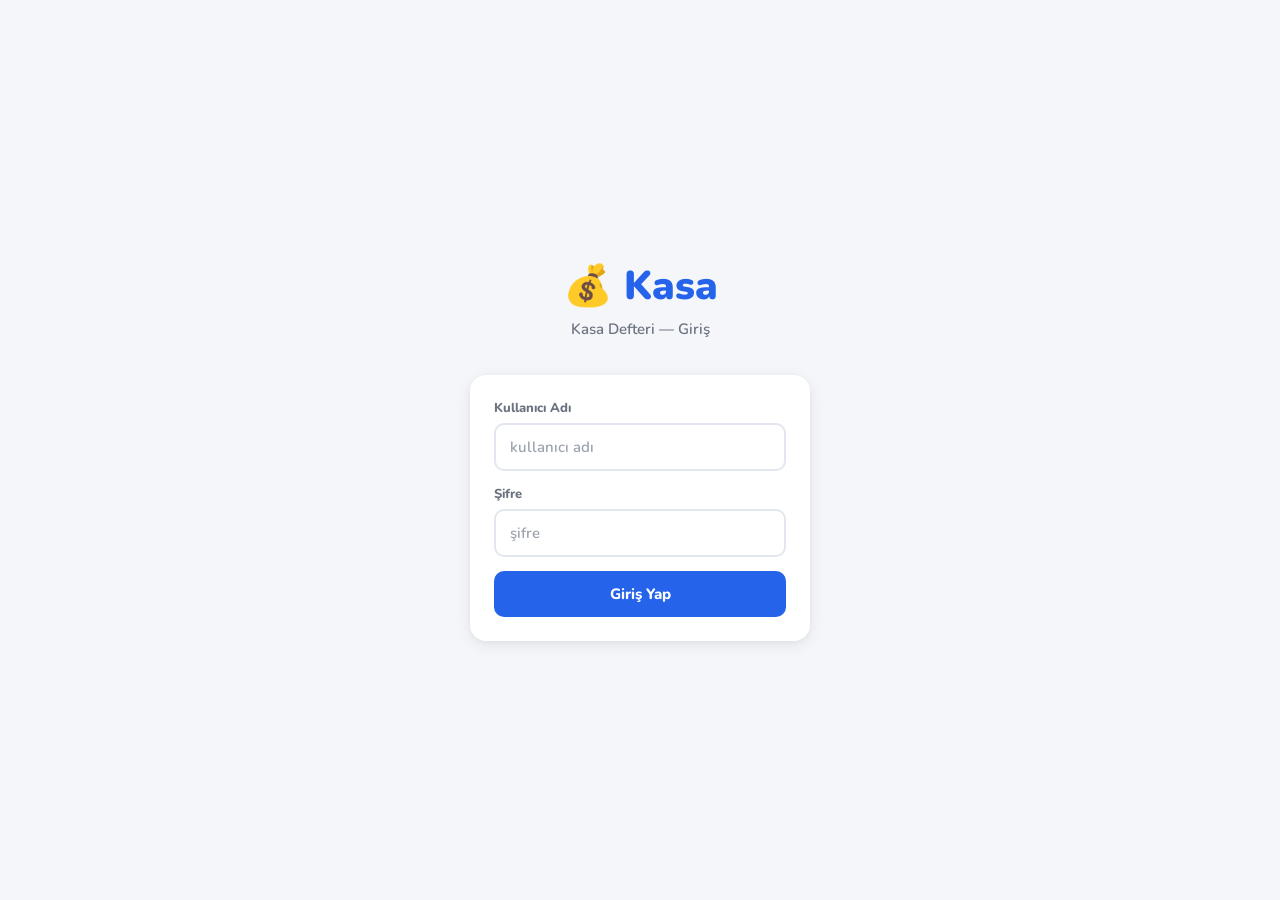
==== index.html @ ac0c144c "Add files via upload" ====
<!DOCTYPE html>
<html lang="tr">
<head>
<meta charset="UTF-8">
<meta name="viewport" content="width=device-width, initial-scale=1.0, maximum-scale=1.0">
<title>Kasa Defteri</title>
<style>
  @import url('https://fonts.googleapis.com/css2?family=Nunito:wght@400;600;700;800;900&family=Roboto+Mono:wght@400;600&display=swap');

  :root {
    --bg: #F4F6FA;
    --surface: #FFFFFF;
    --surface2: #F0F2F7;
    --border: #E2E6EF;
    --text: #1A1D2E;
    --text2: #6B7280;
    --text3: #9CA3AF;
    --green: #10B981;
    --green-bg: #ECFDF5;
    --red: #EF4444;
    --red-bg: #FEF2F2;
    --blue: #3B82F6;
    --blue-bg: #EFF6FF;
    --orange: #F59E0B;
    --orange-bg: #FFFBEB;
    --purple: #8B5CF6;
    --purple-bg: #F5F3FF;
    --primary: #2563EB;
    --primary-light: #EFF6FF;
    --shadow-sm: 0 1px 3px rgba(0,0,0,.08), 0 1px 2px rgba(0,0,0,.04);
    --shadow: 0 4px 16px rgba(0,0,0,.08), 0 1px 4px rgba(0,0,0,.04);
    --shadow-lg: 0 8px 32px rgba(0,0,0,.12);
    --radius: 16px;
    --radius-sm: 10px;
    --nav-h: 64px;
    --tab-h: 56px;
  }

  * { box-sizing: border-box; margin: 0; padding: 0; -webkit-tap-highlight-color: transparent; }
  html, body { height: 100%; background: var(--bg); font-family: 'Nunito', sans-serif; color: var(--text); }

  /* ── LAYOUT ── */
  #app { display: flex; flex-direction: column; height: 100%; max-width: 480px; margin: 0 auto; position: relative; background: var(--bg); }

  /* ── TOP BAR ── */
  #topbar {
    height: var(--nav-h); background: var(--surface); border-bottom: 1px solid var(--border);
    display: flex; align-items: center; padding: 0 16px; gap: 10px;
    box-shadow: var(--shadow-sm); position: sticky; top: 0; z-index: 100; flex-shrink: 0;
  }
  #topbar .logo { font-size: 20px; font-weight: 900; color: var(--primary); letter-spacing: -0.5px; flex: 1; }
  #topbar .logo span { color: var(--text2); font-weight: 600; }
  #user-info { font-size: 13px; font-weight: 700; color: var(--text2); background: var(--surface2); padding: 4px 10px; border-radius: 20px; }
  #gb-badge {
    font-size: 11px; font-weight: 800; padding: 4px 10px; border-radius: 20px; cursor: pointer;
    transition: opacity .15s;
  }
  #gb-badge.gb-ok { background: var(--green-bg); color: var(--green); }
  #gb-badge.gb-warn { background: var(--red-bg); color: var(--red); animation: pulse 2s infinite; }
  @keyframes pulse { 0%,100%{opacity:1} 50%{opacity:.6} }

  /* ── CONTENT ── */
  #content { flex: 1; overflow-y: auto; padding: 16px 16px 80px; }

  /* ── BOTTOM NAV ── */
  #bottom-nav {
    height: var(--tab-h); background: var(--surface); border-top: 1px solid var(--border);
    display: flex; position: sticky; bottom: 0; z-index: 100; flex-shrink: 0;
    box-shadow: 0 -4px 16px rgba(0,0,0,.06);
  }
  .nav-btn {
    flex: 1; display: flex; flex-direction: column; align-items: center; justify-content: center;
    gap: 2px; font-size: 10px; font-weight: 700; color: var(--text3); cursor: pointer;
    border: none; background: none; transition: color .15s; padding: 6px 0;
    position: relative;
  }
  .nav-btn svg { width: 22px; height: 22px; stroke-width: 2; }
  .nav-btn.active { color: var(--primary); }
  .nav-btn.active::after {
    content: ''; position: absolute; top: 0; left: 25%; right: 25%;
    height: 2px; background: var(--primary); border-radius: 0 0 4px 4px;
  }

  /* ── PAGES ── */
  .page { display: none; }
  .page.active { display: block; }

  /* ── CARDS ── */
  .card {
    background: var(--surface); border-radius: var(--radius); box-shadow: var(--shadow-sm);
    border: 1px solid var(--border); overflow: hidden; margin-bottom: 12px;
  }
  .card-header {
    padding: 14px 16px 10px; font-size: 13px; font-weight: 800; color: var(--text2);
    text-transform: uppercase; letter-spacing: .5px; border-bottom: 1px solid var(--border);
    display: flex; align-items: center; justify-content: space-between;
  }
  .card-body { padding: 12px 16px; }

  /* ── KASA CARDS GRID ── */
  #kasa-grid { display: grid; grid-template-columns: 1fr 1fr; gap: 10px; margin-bottom: 12px; }
  #kasa-grid .kasa-card-wide { grid-column: 1 / -1; }
  .kasa-card {
    background: var(--surface); border-radius: var(--radius-sm); box-shadow: var(--shadow-sm);
    border: 1px solid var(--border); padding: 14px; cursor: pointer; transition: box-shadow .15s, transform .1s;
    position: relative; overflow: hidden;
  }
  .kasa-card:active { transform: scale(.97); }
  .kasa-card::before {
    content: ''; position: absolute; top: 0; left: 0; right: 0; height: 3px;
  }
  .kasa-card.yk::before { background: var(--blue); }
  .kasa-card.c::before { background: var(--green); }
  .kasa-card.p::before { background: var(--orange); }
  .kasa-card.b::before { background: var(--purple); }
  .kasa-card.kk::before { background: var(--red); }
  .kasa-card .kasa-name { font-size: 11px; font-weight: 800; color: var(--text2); text-transform: uppercase; letter-spacing: .5px; }
  .kasa-card .kasa-label { font-size: 10px; color: var(--text3); margin-top: 1px; }
  .kasa-card .kasa-balance {
    font-size: 20px; font-weight: 900; margin-top: 8px;
    font-family: 'Roboto Mono', monospace;
  }
  .kasa-card .kasa-balance.pos { color: var(--text); }
  .kasa-card .kasa-balance.neg { color: var(--red); }

  /* ── OZET TABLO ── */
  .ozet-row {
    display: flex; justify-content: space-between; align-items: center;
    padding: 9px 0; border-bottom: 1px solid var(--border); font-size: 14px;
  }
  .ozet-row:last-child { border-bottom: none; }
  .ozet-row .label { color: var(--text2); font-weight: 600; }
  .ozet-row .val { font-weight: 800; font-family: 'Roboto Mono', monospace; font-size: 13px; }
  .ozet-row .val.pos { color: var(--green); }
  .ozet-row .val.neg { color: var(--red); }
  .ozet-row .val.neutral { color: var(--text); }

  /* ── SON İŞLEMLER ── */
  .islem-item {
    display: flex; align-items: center; gap: 12px; padding: 10px 0;
    border-bottom: 1px solid var(--border); cursor: pointer;
  }
  .islem-item:last-child { border-bottom: none; }
  .islem-icon {
    width: 36px; height: 36px; border-radius: 10px; display: flex; align-items: center;
    justify-content: center; flex-shrink: 0; font-size: 16px;
  }
  .islem-icon.gelir { background: var(--green-bg); }
  .islem-icon.gider { background: var(--red-bg); }
  .islem-icon.transfer { background: var(--blue-bg); }
  .islem-info { flex: 1; min-width: 0; }
  .islem-info .islem-kat { font-size: 13px; font-weight: 700; white-space: nowrap; overflow: hidden; text-overflow: ellipsis; }
  .islem-info .islem-meta { font-size: 11px; color: var(--text2); margin-top: 1px; }
  .islem-amount { font-family: 'Roboto Mono', monospace; font-size: 13px; font-weight: 700; text-align: right; }
  .islem-amount.gelir { color: var(--green); }
  .islem-amount.gider { color: var(--red); }
  .islem-amount.transfer { color: var(--blue); }

  /* ── BUTTONS ── */
  .btn {
    display: flex; align-items: center; justify-content: center; gap: 6px;
    border: none; border-radius: var(--radius-sm); font-family: 'Nunito', sans-serif;
    font-weight: 800; cursor: pointer; transition: opacity .15s, transform .1s; padding: 13px 20px;
    font-size: 15px; width: 100%;
  }
  .btn:active { transform: scale(.97); opacity: .85; }
  .btn-primary { background: var(--primary); color: #fff; }
  .btn-success { background: var(--green); color: #fff; }
  .btn-danger { background: var(--red); color: #fff; }
  .btn-outline { background: transparent; color: var(--primary); border: 2px solid var(--primary); }
  .btn-sm { padding: 8px 14px; font-size: 13px; width: auto; border-radius: 8px; }
  .btn-ghost { background: var(--surface2); color: var(--text); }

  /* ── GÜN SONU BUTTON ── */
  #gs-btn-wrap { margin-bottom: 12px; }

  /* ── FORM ── */
  .form-group { margin-bottom: 14px; }
  .form-label { font-size: 13px; font-weight: 800; color: var(--text2); margin-bottom: 6px; display: block; }
  .form-control {
    width: 100%; border: 2px solid var(--border); border-radius: var(--radius-sm);
    padding: 12px 14px; font-family: 'Nunito', sans-serif; font-size: 15px; font-weight: 600;
    color: var(--text); background: var(--surface); outline: none; transition: border-color .15s;
    -webkit-appearance: none;
  }
  .form-control:focus { border-color: var(--primary); }
  .form-control::placeholder { color: var(--text3); }

  .seg-control { display: flex; background: var(--surface2); border-radius: var(--radius-sm); padding: 3px; gap: 3px; }
  .seg-btn {
    flex: 1; padding: 9px; border: none; border-radius: 8px; font-family: 'Nunito', sans-serif;
    font-weight: 800; font-size: 13px; cursor: pointer; background: transparent; color: var(--text2);
    transition: all .15s;
  }
  .seg-btn.active { background: var(--surface); color: var(--primary); box-shadow: var(--shadow-sm); }

  /* ── MODAL ── */
  .modal-overlay {
    position: fixed; inset: 0; background: rgba(0,0,0,.45); z-index: 1000;
    display: flex; align-items: flex-end; justify-content: center;
    backdrop-filter: blur(2px); opacity: 0; pointer-events: none; transition: opacity .2s;
  }
  .modal-overlay.show { opacity: 1; pointer-events: all; }
  .modal-box {
    background: var(--surface); border-radius: 20px 20px 0 0; padding: 24px 20px 32px;
    width: 100%; max-width: 480px; transform: translateY(100%); transition: transform .25s cubic-bezier(.32,1.14,.49,1);
    max-height: 85vh; overflow-y: auto;
  }
  .modal-overlay.show .modal-box { transform: translateY(0); }
  .modal-title { font-size: 18px; font-weight: 900; margin-bottom: 16px; }
  .modal-body { font-size: 15px; color: var(--text2); line-height: 1.6; margin-bottom: 20px; }
  .modal-actions { display: flex; gap: 10px; }
  .modal-actions .btn { flex: 1; }

  /* ── ALERT ── */
  .alert {
    border-radius: var(--radius-sm); padding: 12px 14px; font-size: 14px; font-weight: 700;
    margin-bottom: 12px; display: flex; align-items: flex-start; gap: 8px;
  }
  .alert-danger { background: var(--red-bg); color: var(--red); border: 1px solid #FECACA; }
  .alert-success { background: var(--green-bg); color: var(--green); border: 1px solid #A7F3D0; }
  .alert-warning { background: var(--orange-bg); color: var(--orange); border: 1px solid #FDE68A; }
  .alert-info { background: var(--blue-bg); color: var(--blue); border: 1px solid #BFDBFE; }

  /* ── BADGES ── */
  .badge { display: inline-flex; align-items: center; padding: 2px 8px; border-radius: 20px; font-size: 11px; font-weight: 800; }
  .badge-gelir { background: var(--green-bg); color: var(--green); }
  .badge-gider { background: var(--red-bg); color: var(--red); }
  .badge-transfer { background: var(--blue-bg); color: var(--blue); }

  /* ── STOK ── */
  .stok-urun-row {
    display: flex; justify-content: space-between; align-items: center;
    padding: 10px 0; border-bottom: 1px solid var(--border);
  }
  .stok-urun-row:last-child { border-bottom: none; }

  /* ── RAPOR ── */
  .rapor-gun-header {
    font-size: 12px; font-weight: 800; color: var(--text2); text-transform: uppercase;
    letter-spacing: .5px; padding: 8px 0 4px; margin-top: 8px;
  }

  /* ── DIVIDER ── */
  .divider { height: 1px; background: var(--border); margin: 12px 0; }

  /* ── EMPTY STATE ── */
  .empty-state {
    text-align: center; padding: 40px 20px; color: var(--text3);
    font-size: 14px; font-weight: 600;
  }
  .empty-state .emoji { font-size: 40px; display: block; margin-bottom: 10px; }

  /* ── SECTION TITLE ── */
  .section-title {
    font-size: 13px; font-weight: 800; color: var(--text2); text-transform: uppercase;
    letter-spacing: .5px; margin-bottom: 10px; display: flex; align-items: center;
    justify-content: space-between;
  }

  /* ── TAG CHIP ── */
  .chip {
    display: inline-flex; align-items: center; background: var(--surface2); border-radius: 20px;
    padding: 3px 10px; font-size: 12px; font-weight: 700; color: var(--text2); cursor: pointer;
    border: 1px solid var(--border); margin: 3px 3px 3px 0; transition: all .15s;
  }
  .chip.selected { background: var(--primary); color: #fff; border-color: var(--primary); }

  /* ── LOADER ── */
  .loader { display: flex; justify-content: center; align-items: center; padding: 30px; }
  .spinner {
    width: 28px; height: 28px; border: 3px solid var(--border);
    border-top-color: var(--primary); border-radius: 50%; animation: spin .7s linear infinite;
  }
  @keyframes spin { to { transform: rotate(360deg); } }

  /* ── TOAST ── */
  #toast {
    position: fixed; top: 80px; left: 50%; transform: translateX(-50%) translateY(-10px);
    background: var(--text); color: #fff; padding: 10px 20px; border-radius: 30px;
    font-size: 14px; font-weight: 700; z-index: 9999; opacity: 0;
    transition: opacity .2s, transform .2s; pointer-events: none; white-space: nowrap;
  }
  #toast.show { opacity: 1; transform: translateX(-50%) translateY(0); }

  /* ── DRAWER (kasa hareketleri) ── */
  #drawer-overlay {
    position: fixed; inset: 0; background: rgba(0,0,0,.45); z-index: 500;
    opacity: 0; pointer-events: none; transition: opacity .2s;
  }
  #drawer-overlay.show { opacity: 1; pointer-events: all; }
  #drawer {
    position: fixed; bottom: 0; left: 50%; transform: translateX(-50%) translateY(100%);
    width: 100%; max-width: 480px; background: var(--surface);
    border-radius: 20px 20px 0 0; z-index: 501; transition: transform .25s cubic-bezier(.32,1.14,.49,1);
    max-height: 80vh; display: flex; flex-direction: column;
  }
  #drawer.show { transform: translateX(-50%) translateY(0); }
  #drawer-header {
    padding: 16px 20px 12px; border-bottom: 1px solid var(--border);
    display: flex; align-items: center; justify-content: space-between; flex-shrink: 0;
  }
  #drawer-title { font-size: 17px; font-weight: 900; }
  #drawer-close { background: var(--surface2); border: none; border-radius: 50%; width: 30px; height: 30px; cursor: pointer; font-size: 16px; display: flex; align-items: center; justify-content: center; }
  #drawer-body { overflow-y: auto; padding: 12px 20px 24px; }

  /* ── LOGIN ── */
  #login-screen {
    position: fixed; inset: 0; background: var(--bg); z-index: 2000;
    display: flex; flex-direction: column; align-items: center; justify-content: center;
    padding: 32px 24px;
  }
  #login-screen .login-logo { font-size: 40px; font-weight: 900; color: var(--primary); margin-bottom: 6px; }
  #login-screen .login-sub { font-size: 15px; color: var(--text2); font-weight: 600; margin-bottom: 36px; }
  #login-screen .login-card { background: var(--surface); border-radius: var(--radius); padding: 24px; width: 100%; max-width: 340px; box-shadow: var(--shadow); }

  /* ── KURULUM ── */
  #kurulum-screen {
    position: fixed; inset: 0; background: var(--bg); z-index: 1999;
    overflow-y: auto; padding: 24px 16px;
  }

  /* ── TAG INPUT ── */
  .tag-input-wrap { display: flex; gap: 8px; }
  .tag-input-wrap input { flex: 1; }

  /* scrollbar */
  ::-webkit-scrollbar { width: 4px; }
  ::-webkit-scrollbar-track { background: transparent; }
  ::-webkit-scrollbar-thumb { background: var(--border); border-radius: 4px; }
</style>
</head>
<body>

<!-- TOAST -->
<div id="toast"></div>

<!-- LOGIN -->
<div id="login-screen">
  <div class="login-logo">💰 Kasa</div>
  <div class="login-sub">Kasa Defteri — Giriş</div>
  <div class="login-card">
    <div class="form-group">
      <label class="form-label">Kullanıcı Adı</label>
      <input id="login-user" class="form-control" type="text" autocomplete="username" placeholder="kullanıcı adı">
    </div>
    <div class="form-group">
      <label class="form-label">Şifre</label>
      <input id="login-pass" class="form-control" type="password" autocomplete="current-password" placeholder="şifre">
    </div>
    <div id="login-err" class="alert alert-danger" style="display:none"></div>
    


<button
  id="login-btn"
  type="button"
  class="btn btn-primary"
>
  Giriş Yap
</button>




  </div>
</div>

<!-- KURULUM -->
<div id="kurulum-screen" style="display:none">
  <h2 style="font-size:22px;font-weight:900;margin-bottom:6px">İlk Kurulum</h2>
  <p style="font-size:14px;color:var(--text2);margin-bottom:20px">Her kasa için başlangıç bakiyesini giriniz.</p>
  <div class="card">
    <div class="card-body">
      <div class="form-group"><label class="form-label">Yazar Kasa (YK)</label><input id="bas-yk" class="form-control" type="number" placeholder="0" value="0"></div>
      <div class="form-group"><label class="form-label">Cep (C)</label><input id="bas-c" class="form-control" type="number" placeholder="0" value="0"></div>
      <div class="form-group"><label class="form-label">POS (P)</label><input id="bas-p" class="form-control" type="number" placeholder="0" value="0"></div>
      <div class="form-group"><label class="form-label">Banka (B)</label><input id="bas-b" class="form-control" type="number" placeholder="0" value="0"></div>
      <div class="form-group" style="margin-bottom:0"><label class="form-label">Kredi Kartı (KK)</label><input id="bas-kk" class="form-control" type="number" placeholder="0" value="0"></div>
    </div>
  </div>
  <button class="btn btn-primary" style="margin-top:12px" onclick="doKurulum()">Kaydet ve Başla</button>
</div>

<!-- ANA UYGULAMA -->
<div id="app" style="display:none">

  <!-- TOP BAR -->
  <div id="topbar">
    <div class="logo">💰 Kasa <span>Defteri</span></div>
    <div id="user-info">—</div>
    <div id="gb-badge" class="gb-warn" onclick="handleGbClick()">— GB</div>
  </div>

  <!-- CONTENT -->
  <div id="content">

    <!-- ANASAYFA -->
    <div class="page active" id="page-ana">
      <div id="gs-btn-wrap">
        <button class="btn btn-success" onclick="showGsModal()">
          <svg viewBox="0 0 24 24" fill="none" stroke="currentColor" style="width:18px;height:18px"><path stroke-linecap="round" stroke-linejoin="round" d="M5 13l4 4L19 7"/></svg>
          Gün Sonu Yap
        </button>
      </div>
      <div id="kasa-grid">
        <div class="kasa-card yk" onclick="openDrawer('YK')">
          <div class="kasa-name">YK</div><div class="kasa-label">Yazar Kasa</div>
          <div class="kasa-balance pos" id="bal-yk">₺0,00</div>
        </div>
        <div class="kasa-card c" onclick="openDrawer('C')">
          <div class="kasa-name">C</div><div class="kasa-label">Cep</div>
          <div class="kasa-balance pos" id="bal-c">₺0,00</div>
        </div>
        <div class="kasa-card p" onclick="openDrawer('P')">
          <div class="kasa-name">P</div><div class="kasa-label">POS</div>
          <div class="kasa-balance pos" id="bal-p">₺0,00</div>
        </div>
        <div class="kasa-card b" onclick="openDrawer('B')">
          <div class="kasa-name">B</div><div class="kasa-label">Banka</div>
          <div class="kasa-balance pos" id="bal-b">₺0,00</div>
        </div>
        <div class="kasa-card kk kasa-card-wide" onclick="openDrawer('KK')">
          <div class="kasa-name">KK</div><div class="kasa-label">Kredi Kartı</div>
          <div class="kasa-balance pos" id="bal-kk">₺0,00</div>
        </div>
      </div>

      <div class="section-title">NK Günlük Özet</div>
      <div class="card" style="margin-bottom:12px">
        <div class="card-body" id="nk-ozet">
          <div class="loader"><div class="spinner"></div></div>
        </div>
      </div>

      <div class="section-title">BK Günlük Özet</div>
      <div class="card" style="margin-bottom:12px">
        <div class="card-body" id="bk-ozet">
          <div class="loader"><div class="spinner"></div></div>
        </div>
      </div>

      <div class="section-title">Son İşlemler</div>
      <div class="card">
        <div class="card-body" id="son-islemler" style="padding:0 16px">
          <div class="loader"><div class="spinner"></div></div>
        </div>
      </div>
    </div>

    <!-- İŞLEM GİRİŞİ -->
    <div class="page" id="page-islem">
      <h2 style="font-size:20px;font-weight:900;margin-bottom:14px">İşlem Girişi</h2>
      <div id="islem-giris-block">
        <div class="form-group">
          <label class="form-label">İşlem Türü</label>
          <div class="seg-control">
            <button class="seg-btn active" id="seg-gelir" onclick="setTur('gelir')">Gelir</button>
            <button class="seg-btn" id="seg-gider" onclick="setTur('gider')">Gider</button>
            <button class="seg-btn" id="seg-transfer" onclick="setTur('transfer')">Transfer</button>
          </div>
        </div>

        <div id="islem-normal">
          <div class="form-group">
            <label class="form-label">Kasa</label>
            <select class="form-control" id="islem-kasa"></select>
          </div>
          <div class="form-group">
            <label class="form-label">Kategori <span style="color:var(--red)">*</span></label>
            <select class="form-control" id="islem-kategori"></select>
          </div>
          <div class="form-group">
            <label class="form-label">Açıklama <span id="aciklama-req" style="color:var(--red)">*</span></label>
            <input class="form-control" id="islem-aciklama" type="text" placeholder="Açıklama giriniz…">
          </div>
          <div class="form-group">
            <label class="form-label">Tutar (₺) <span style="color:var(--red)">*</span></label>
            <input class="form-control" id="islem-tutar" type="number" min="0.01" step="0.01" placeholder="0,00">
          </div>
        </div>

        <div id="islem-transfer" style="display:none">
          <div class="form-group">
            <label class="form-label">Gönderen Kasa</label>
            <select class="form-control" id="tr-gonderen"></select>
          </div>
          <div class="form-group">
            <label class="form-label">Alıcı Kasa</label>
            <select class="form-control" id="tr-alici"></select>
          </div>
          <div class="form-group">
            <label class="form-label">Açıklama</label>
            <input class="form-control" id="tr-aciklama" type="text" placeholder="İsteğe bağlı…">
          </div>
          <div class="form-group">
            <label class="form-label">Tutar (₺) <span style="color:var(--red)">*</span></label>
            <input class="form-control" id="tr-tutar" type="number" min="0.01" step="0.01" placeholder="0,00">
          </div>
        </div>

        <button class="btn btn-primary" onclick="islemKaydet()">Kaydet</button>
      </div>
    </div>

    <!-- İŞLEMLER -->
    <div class="page" id="page-islemler">
      <h2 style="font-size:20px;font-weight:900;margin-bottom:14px">İşlemler</h2>
      <div id="islemler-liste">
        <div class="loader"><div class="spinner"></div></div>
      </div>
    </div>

    <!-- STOK -->
    <div class="page" id="page-stok">
      <h2 style="font-size:20px;font-weight:900;margin-bottom:14px">Stok</h2>

      <!-- Giriş Formu -->
      <div class="card" style="margin-bottom:12px">
        <div class="card-header">Stok Girişi</div>
        <div class="card-body">
          <div class="form-group">
            <label class="form-label">Ürün</label>
            <div style="display:flex;gap:8px">
              <select class="form-control" id="stok-urun" style="flex:1" onchange="stokUrunDegisti()"></select>
              <button class="btn btn-ghost btn-sm" onclick="showUrunEkleModal()">+ Ekle</button>
            </div>
          </div>
          <div class="form-group">
            <label class="form-label">Paket Türü</label>
            <select class="form-control" id="stok-paket"></select>
          </div>
          <div class="form-group">
            <label class="form-label">Paket Adedi</label>
            <input class="form-control" id="stok-adet" type="number" min="1" placeholder="1" oninput="stokHesapla()">
          </div>
          <div class="form-group" style="margin-bottom:0">
            <label class="form-label">Toplam (hesaplanan)</label>
            <input class="form-control" id="stok-toplam" type="number" placeholder="0" readonly style="background:var(--surface2)">
          </div>
        </div>
        <div style="padding:0 16px 16px">
          <button class="btn btn-primary" onclick="stokKaydet()">Stok Girişi Yap</button>
        </div>
      </div>

      <!-- Stok Özeti -->
      <div class="section-title">Güncel Stok</div>
      <div class="card" style="margin-bottom:12px">
        <div class="card-body" id="stok-ozet-liste" style="padding:0 16px">
          <div class="loader"><div class="spinner"></div></div>
        </div>
      </div>

      <!-- Son girişler -->
      <div class="section-title">Son 5 Giriş</div>
      <div class="card" style="margin-bottom:12px">
        <div class="card-body" id="stok-son-giris" style="padding:0 16px">
          <div class="loader"><div class="spinner"></div></div>
        </div>
      </div>

      <!-- CSV Export -->
      <div class="card">
        <div class="card-header">CSV Export — Stok</div>
        <div class="card-body">
          <div class="form-group"><label class="form-label">Başlangıç</label><input class="form-control" id="stok-csv-start" type="date"></div>
          <div class="form-group" style="margin-bottom:0"><label class="form-label">Bitiş</label><input class="form-control" id="stok-csv-end" type="date"></div>
        </div>
        <div style="padding:0 16px 16px">
          <button class="btn btn-outline" onclick="stokCsvExport()">CSV İndir</button>
        </div>
      </div>
    </div>

    <!-- RAPOR -->
    <div class="page" id="page-rapor">
      <h2 style="font-size:20px;font-weight:900;margin-bottom:14px">Rapor</h2>
      <div class="card" style="margin-bottom:12px">
        <div class="card-header">Tarih Aralığı</div>
        <div class="card-body">
          <div class="form-group"><label class="form-label">Başlangıç</label><input class="form-control" id="rapor-start" type="date"></div>
          <div class="form-group" style="margin-bottom:0"><label class="form-label">Bitiş</label><input class="form-control" id="rapor-end" type="date"></div>
        </div>
        <div style="padding:0 16px 16px">
          <button class="btn btn-primary" onclick="loadRapor()">Raporu Göster</button>
        </div>
      </div>

      <div id="rapor-sonuc"></div>

      <!-- CSV Export -->
      <div class="card">
        <div class="card-header">CSV Export — İşlemler</div>
        <div class="card-body">
          <div class="form-group"><label class="form-label">Başlangıç</label><input class="form-control" id="islem-csv-start" type="date"></div>
          <div class="form-group"><label class="form-label">Bitiş</label><input class="form-control" id="islem-csv-end" type="date"></div>
          <label class="form-label">Tür</label>
          <div class="seg-control" id="csv-tur-seg">
            <button class="seg-btn active" data-v="hepsi" onclick="setCsvTur(this)">Hepsi</button>
            <button class="seg-btn" data-v="gelir" onclick="setCsvTur(this)">Gelir</button>
            <button class="seg-btn" data-v="gider" onclick="setCsvTur(this)">Gider</button>
            <button class="seg-btn" data-v="transfer" onclick="setCsvTur(this)">Transfer</button>
          </div>
        </div>
        <div style="padding:0 16px 16px">
          <button class="btn btn-outline" onclick="islemCsvExport()">CSV İndir</button>
        </div>
      </div>
    </div>

  </div><!-- /content -->

  <!-- BOTTOM NAV -->
  <nav id="bottom-nav">
    <button class="nav-btn active" id="nav-ana" onclick="goPage('ana')">
      <svg viewBox="0 0 24 24" fill="none" stroke="currentColor"><path stroke-linecap="round" stroke-linejoin="round" d="M3 12l2-2m0 0l7-7 7 7M5 10v10a1 1 0 001 1h3m10-11l2 2m-2-2v10a1 1 0 01-1 1h-3m-6 0a1 1 0 001-1v-4a1 1 0 011-1h2a1 1 0 011 1v4a1 1 0 001 1m-6 0h6"/></svg>
      Ana Sayfa
    </button>
    <button class="nav-btn" id="nav-islem" onclick="goPage('islem')">
      <svg viewBox="0 0 24 24" fill="none" stroke="currentColor"><path stroke-linecap="round" stroke-linejoin="round" d="M12 4v16m8-8H4"/></svg>
      İşlem
    </button>
    <button class="nav-btn" id="nav-islemler" onclick="goPage('islemler')">
      <svg viewBox="0 0 24 24" fill="none" stroke="currentColor"><path stroke-linecap="round" stroke-linejoin="round" d="M9 5H7a2 2 0 00-2 2v12a2 2 0 002 2h10a2 2 0 002-2V7a2 2 0 00-2-2h-2M9 5a2 2 0 000 4h6a2 2 0 000-4M9 5a2 2 0 012-2h2a2 2 0 012 2"/></svg>
      İşlemler
    </button>
    <button class="nav-btn" id="nav-stok" onclick="goPage('stok')">
      <svg viewBox="0 0 24 24" fill="none" stroke="currentColor"><path stroke-linecap="round" stroke-linejoin="round" d="M20 7l-8-4-8 4m16 0l-8 4m8-4v10l-8 4m0-10L4 7m8 4v10M4 7v10l8 4"/></svg>
      Stok
    </button>
    <button class="nav-btn" id="nav-rapor" onclick="goPage('rapor')">
      <svg viewBox="0 0 24 24" fill="none" stroke="currentColor"><path stroke-linecap="round" stroke-linejoin="round" d="M9 19v-6a2 2 0 00-2-2H5a2 2 0 00-2 2v6a2 2 0 002 2h2a2 2 0 002-2zm0 0V9a2 2 0 012-2h2a2 2 0 012 2v10m-6 0a2 2 0 002 2h2a2 2 0 002-2m0 0V5a2 2 0 012-2h2a2 2 0 012 2v14a2 2 0 01-2 2h-2a2 2 0 01-2-2z"/></svg>
      Rapor
    </button>
  </nav>

</div><!-- /app -->

<!-- DRAWER (kasa hareketleri) -->
<div id="drawer-overlay" onclick="closeDrawer()"></div>
<div id="drawer">
  <div id="drawer-header">
    <div id="drawer-title">Kasa Hareketleri</div>
    <button id="drawer-close" onclick="closeDrawer()">✕</button>
  </div>
  <div id="drawer-body"></div>
</div>

<!-- MODAL -->
<div class="modal-overlay" id="modal">
  <div class="modal-box">
    <div class="modal-title" id="modal-title">Onay</div>
    <div class="modal-body" id="modal-body"></div>
    <div id="modal-extra"></div>
    <div class="modal-actions" id="modal-actions"></div>
  </div>
</div>

<!-- Firebase SDK -->
<script>


document.addEventListener('DOMContentLoaded', () => {
  document.getElementById('login-btn').addEventListener('click', () => {
    alert('JS ARTIK ÇALIŞIYOR');
  });
});




window.onerror = function (msg, src, line, col) {
  alert('JS HATASI:\n' + msg + '\nSatır: ' + line);
};



// ── CONFIG ──
const firebaseConfig = {
  apiKey: "AIzaSyDksVfeADIC8ZvXCjWtS_I0qbAhP_XOBq8",
  authDomain: "kasadefteri-8d46e.firebaseapp.com",
  projectId: "kasadefteri-8d46e",
  storageBucket: "kasadefteri-8d46e.firebasestorage.app",
  messagingSenderId: "457216160325",
  appId: "1:457216160325:web:1600d675a67879010fe92c"
};

const firebaseApp = initializeApp(firebaseConfig);
const db = getFirestore(firebaseApp);

// ── STATE ──
let state = {
  kullanici: null,
  kasalar: [],
  kategoriler: [],
  stokUrunler: [],
  baslangic: {},
  islemler: [],      // aktif gün
  gunluk: [],        // GB/GS kayıtları
  stok: [],
  mutabakat: [],
  aktifGB: null,
  aktifGS: null,
  csvTur: 'hepsi',
};

// ── HELPERS ──
const fmt = v => new Intl.NumberFormat('tr-TR', {style:'currency', currency:'TRY', minimumFractionDigits:2}).format(v||0);
const fmtDate = ts => { if (!ts) return ''; const d = ts.toDate ? ts.toDate() : new Date(ts); return d.toLocaleDateString('tr-TR'); };
const today = () => new Date().toISOString().split('T')[0];
const uuid = () => Date.now().toString(36) + Math.random().toString(36).slice(2);
const sleep = ms => new Promise(r => setTimeout(r, ms));

function showToast(msg, dur=2500) {
  const t = document.getElementById('toast');
  t.textContent = msg;
  t.classList.add('show');
  setTimeout(() => t.classList.remove('show'), dur);
}

function showModal(title, body, actions, extra='') {
  document.getElementById('modal-title').textContent = title;
  document.getElementById('modal-body').innerHTML = body;
  document.getElementById('modal-extra').innerHTML = extra;
  document.getElementById('modal-actions').innerHTML = actions;
  document.getElementById('modal').classList.add('show');
}
window.closeModal = () => document.getElementById('modal').classList.remove('show');

// ── LOGIN ──
window.doLogin = async () => {

  const u = document.getElementById('login-user').value.trim();
  const p = document.getElementById('login-pass').value.trim();
  const errEl = document.getElementById('login-err');
  errEl.style.display = 'none';
  if (!u || !p) { errEl.textContent = 'Kullanıcı adı ve şifre giriniz.'; errEl.style.display='flex'; return; }
  try {
    const snap = await getDoc(doc(db, 'config', 'kullanicilar'));
    const liste = snap.exists() ? (snap.data().liste || []) : [];
    const found = liste.find(x => x.ad === u && String(x.sifre) === p);
    if (!found) { errEl.textContent = 'Kullanıcı adı veya şifre yanlış.'; errEl.style.display='flex'; return; }
    state.kullanici = u;
    document.getElementById('login-screen').style.display = 'none';
    await initApp();
  } catch(e) {
    errEl.textContent = 'Bağlantı hatası: ' + e.message;
    errEl.style.display = 'flex';
  }
};

// ── INIT ──
async function initApp() {
  document.getElementById('user-info').textContent = state.kullanici;
  await loadConfig();
  const baslangicSnap = await getDoc(doc(db, 'config', 'baslangic'));
  if (!baslangicSnap.exists()) {
    document.getElementById('kurulum-screen').style.display = 'block';
    return;
  }
  state.baslangic = baslangicSnap.data();
  document.getElementById('app').style.display = 'flex';
  await loadGunluk();
  await loadIslemler();
  renderApp();
  loadStok();
  populateIslemForm();
  initDateInputs();
}

async function loadConfig() {
  const [kasSnap, katSnap, urunSnap] = await Promise.all([
    getDoc(doc(db, 'config', 'kasalar')),
    getDoc(doc(db, 'config', 'kategoriler')),
    getDoc(doc(db, 'config', 'stok_urunler')).catch(() => null),
  ]);
  state.kasalar = kasSnap.exists() ? (kasSnap.data().liste || []) : ['YK','C','P','B','KK'];
  state.kategoriler = katSnap.exists() ? (katSnap.data().liste || []) : ['Satış','Diğer'];
  state.stokUrunler = urunSnap && urunSnap.exists() ? (urunSnap.data().liste || []) : [];
}

async function loadGunluk() {
  const snap = await getDocs(query(collection(db,'gunluk'), orderBy('zaman','desc'), limit(20)));
  state.gunluk = snap.docs.map(d => ({id:d.id,...d.data()}));
  const lastGB = state.gunluk.find(g => g.tur === 'GB');
  const lastGS = state.gunluk.find(g => g.tur === 'GS');
  state.aktifGB = lastGB || null;
  state.aktifGS = (lastGS && lastGB && lastGS.zaman?.seconds > lastGB.zaman?.seconds) ? lastGS : null;
  updateGbBadge();
}

async function loadIslemler() {
  if (!state.aktifGB) { state.islemler = []; return; }
  const gbZaman = state.aktifGB.zaman;
  const q = query(collection(db,'islemler'), where('zaman','>',gbZaman), orderBy('zaman','desc'));
  const snap = await getDocs(q);
  state.islemler = snap.docs.map(d => ({id:d.id,...d.data()}));
}

async function loadStok() {
  const snap = await getDocs(query(collection(db,'stok'), orderBy('zaman','desc')));
  state.stok = snap.docs.map(d => ({id:d.id,...d.data()}));
  const mutSnap = await getDocs(collection(db,'mutabakat'));
  state.mutabakat = mutSnap.docs.map(d => ({id:d.id,...d.data()}));
  renderStok();
}

// ── GB/GS BADGE ──
function updateGbBadge() {
  const badge = document.getElementById('gb-badge');
  if (!state.aktifGB || state.aktifGS) {
    badge.className = 'gb-warn';
    badge.textContent = 'GB Yok';
  } else {
    badge.className = 'gb-ok';
    badge.textContent = state.aktifGB.tarih || 'GB ✓';
  }
}

window.handleGbClick = () => {
  if (!state.aktifGB || state.aktifGS) {
    showGbModal();
  }
};

function showGbModal() {
  showModal(
    'Gün Başı Yap',
    'Bugün için gün başı yapılacak.',
    `<input id="gb-tarih" class="form-control" type="date" value="${today()}" style="margin-bottom:14px">
     <div style="display:flex;gap:10px">
       <button class="btn btn-ghost" style="flex:1" onclick="closeModal()">İptal</button>
       <button class="btn btn-primary" style="flex:1" onclick="doGB()">Gün Başı Yap</button>
     </div>`,
    ''
  );
  // fix: move input outside modal-body
  document.getElementById('modal-extra').innerHTML =
    `<input id="gb-tarih" class="form-control" type="date" value="${today()}" style="margin-bottom:14px">`;
  document.getElementById('modal-actions').innerHTML =
    `<button class="btn btn-ghost" onclick="closeModal()">İptal</button>
     <button class="btn btn-primary" onclick="doGB()">Gün Başı Yap</button>`;
}

window.doGB = async () => {
  const tarih = document.getElementById('gb-tarih')?.value || today();
  closeModal();
  try {
    await addDoc(collection(db,'gunluk'), {
      tur:'GB', tarih, zaman: serverTimestamp(), kullanici: state.kullanici
    });
    showToast('Gün başı yapıldı ✓');
    await loadGunluk();
    await loadIslemler();
    renderApp();
  } catch(e) { showToast('Hata: ' + e.message); }
};

window.showGsModal = async () => {
  if (!state.aktifGB || state.aktifGS) {
    showModal('Uyarı', 'Önce gün başı yapmalısınız.', '<button class="btn btn-ghost" onclick="closeModal()">Tamam</button>'); return;
  }
  const ykBal = getBakiye('YK');
  if (ykBal < 0) {
    showModal('Hata', 'Yazar kasa bakiyesi negatif olamaz. Lütfen kasadaki nakit parayı sayıp gelir olarak giriniz veya diğer kasalardan transfer yapınız.',
      '<button class="btn btn-ghost" onclick="closeModal()">Tamam</button>'); return;
  }
  const ozet = hesaplaGunOzeti();
  showModal('Gün Sonu Yap',
    `<b>Gün Sonu Özeti</b><br><br>
     Ciro: <b>${fmt(ozet.ciro)}</b><br>
     Toplam Gider: <b>${fmt(ozet.toplamGider)}</b><br>
     YK Bakiye: <b>${fmt(ykBal)}</b> → Cep'e transfer edilecek<br><br>
     Onaylıyor musunuz?`,
    `<button class="btn btn-ghost" onclick="closeModal()">İptal</button>
     <button class="btn btn-success" onclick="doGS()">Gün Sonu Yap</button>`
  );
};

window.doGS = async () => {
  closeModal();
  try {
    const ykBal = getBakiye('YK');
    const batch = writeBatch(db);
    const sharedId = uuid();

    // YK→C transfer
    if (ykBal > 0) {
      const ref1 = doc(collection(db,'islemler'));
      const ref2 = doc(collection(db,'islemler'));
      batch.set(ref1, { sharedId, tur:'transfer', kasadan:'YK', kasaya:'C', tutar:ykBal, aciklama:'GS: YK→C', kullanici:state.kullanici, zaman:serverTimestamp(), gs_transfer:true });
      batch.set(ref2, { sharedId, tur:'transfer_alici', kasadan:'YK', kasaya:'C', tutar:ykBal, aciklama:'GS: YK→C', kullanici:state.kullanici, zaman:serverTimestamp(), gs_transfer:true });
    }

    const ozet = hesaplaGunOzeti();
    const gsRef = doc(collection(db,'gunluk'));
    batch.set(gsRef, { tur:'GS', tarih:state.aktifGB.tarih, zaman:serverTimestamp(), kullanici:state.kullanici, ozet });
    await batch.commit();
    showToast('Gün sonu yapıldı ✓');
    await loadGunluk();
    await loadIslemler();
    renderApp();
  } catch(e) { showToast('Hata: ' + e.message); }
};

// ── BAKİYE ──
function getBakiye(kasa) {
  let bal = state.baslangic[kasa] || 0;
  // tüm zamanların islemleri
  // Bakiye hesabı: tüm zamanlar (başlangıçtan itibaren)
  // Önce tüm işlemleri getirmemiz gerekir; ancak state.islemler sadece aktif günü içeriyor.
  // Gerçek bakiye için tüm zamanların toplamını tutuyoruz state.allIslemler'de
  const islemler = state.allIslemler || state.islemler;
  for (const i of islemler) {
    if (i.gizli) continue; // otomatik gelir satırı gizlenmez ama ciro hesabında dahil
    if (kasa === 'YK') {
      if (i.tur === 'gelir' && i.kasa === 'YK') bal += i.tutar;
      if (i.tur === 'gider' && i.kasa === 'YK') { /* gider etkilemez */ }
      if (i.tur === 'yk_gider_gelir' && i.kasa === 'YK') bal += i.tutar; // otomatik ters kayıt
      if (i.tur === 'transfer' && i.kasadan === 'YK') bal -= i.tutar;
      if (i.tur === 'transfer_alici' && i.kasaya === 'YK') bal += i.tutar;
    } else {
      if (i.tur === 'gelir' && i.kasa === kasa) bal += i.tutar;
      if (i.tur === 'gider' && i.kasa === kasa) bal -= i.tutar;
      if (i.tur === 'transfer' && i.kasadan === kasa) bal -= i.tutar;
      if (i.tur === 'transfer_alici' && i.kasaya === kasa) bal += i.tutar;
    }
  }
  return bal;
}

async function loadAllIslemler() {
  const snap = await getDocs(query(collection(db,'islemler'), orderBy('zaman','asc')));
  state.allIslemler = snap.docs.map(d => ({id:d.id,...d.data()}));
}

// ── CIRO & ÖZET ──
function hesaplaGunOzeti() {
  const is = state.islemler;
  // Ciro = YK Gelirleri + YK'dan diğer HA çıkışlar - diğerlerinden YK'ya HA girişler
  let ciro = 0;
  let ykGider = 0, cepGider = 0;
  let posCiro = 0;
  let bankGelir = 0, bankGider = 0, kkGider = 0;

  for (const i of is) {
    if (i.tur === 'gelir' && i.kasa === 'YK') ciro += i.tutar;
    if (i.tur === 'yk_gider_gelir' && i.kasa === 'YK') ciro += i.tutar; // otomatik ters kayıt
    if (i.tur === 'transfer' && i.kasadan === 'YK') ciro += i.tutar;
    if (i.tur === 'transfer_alici' && i.kasaya === 'YK') ciro -= i.tutar;

    if (i.tur === 'gider' && i.kasa === 'YK') ykGider += i.tutar;
    if (i.tur === 'gider' && i.kasa === 'C') cepGider += i.tutar;
    if (i.tur === 'gelir' && i.kasa === 'P') posCiro += i.tutar;

    if (i.tur === 'gelir' && i.kasa === 'B') bankGelir += i.tutar;
    if (i.tur === 'gider' && i.kasa === 'B') bankGider += i.tutar;
    if (i.tur === 'gider' && i.kasa === 'KK') kkGider += i.tutar;
  }

  const nkGelir = is.filter(i => (i.tur==='gelir'||i.tur==='yk_gider_gelir') && (i.kasa==='YK'||i.kasa==='C')).reduce((a,b)=>a+b.tutar,0);
  const nkGider = is.filter(i => i.tur==='gider' && (i.kasa==='YK'||i.kasa==='C')).reduce((a,b)=>a+b.tutar,0);

  return { ciro, ykGider, cepGider, toplamGider: ykGider+cepGider, posCiro, sonuc: nkGelir - nkGider, bankGelir, bankGider, kkGider };
}

// ── RENDER ANA SAYFA ──
function renderApp() {
  renderBalances();
  renderOzet();
  renderSonIslemler();
}

async function renderBalances() {
  await loadAllIslemler();
  state.kasalar.forEach(k => {
    const el = document.getElementById('bal-' + k.toLowerCase());
    if (!el) return;
    const v = getBakiye(k);
    el.textContent = fmt(v);
    el.className = 'kasa-balance ' + (v < 0 ? 'neg' : 'pos');
  });
}

function renderOzet() {
  const o = hesaplaGunOzeti();
  const nkEl = document.getElementById('nk-ozet');
  const bkEl = document.getElementById('bk-ozet');
  nkEl.innerHTML = ozetRow('Ciro', o.ciro, o.ciro>=0) +
    ozetRow('YK Gider', o.ykGider, false, true) +
    ozetRow('Cep Gider', o.cepGider, false, true) +
    ozetRow('Toplam Gider', o.toplamGider, false, true) +
    ozetRow('POS Cirosu', o.posCiro) +
    ozetRow('Sonuç', o.sonuc, o.sonuc>=0);
  bkEl.innerHTML = ozetRow('Banka Gelirleri', o.bankGelir) +
    ozetRow('Banka Giderleri', o.bankGider, false, true) +
    ozetRow('KK Giderleri', o.kkGider, false, true);
}

function ozetRow(label, val, isPos=true, isNeg=false) {
  const cls = isNeg ? 'neg' : (isPos ? 'pos' : 'neutral');
  return `<div class="ozet-row"><span class="label">${label}</span><span class="val ${cls}">${fmt(val)}</span></div>`;
}

function renderSonIslemler() {
  const el = document.getElementById('son-islemler');
  const visible = state.islemler.filter(i => i.tur !== 'yk_gider_gelir').slice(0,10);
  if (!visible.length) { el.innerHTML = '<div class="empty-state"><span class="emoji">📋</span>Henüz işlem yok</div>'; return; }
  el.innerHTML = visible.map(i => islemItemHTML(i)).join('');
}

function islemItemHTML(i) {
  const tur = i.tur === 'transfer' || i.tur === 'transfer_alici' ? 'transfer' : i.tur;
  const icon = tur==='gelir'?'💚':tur==='gider'?'🔴':'🔵';
  const label = tur==='transfer' ? `${i.kasadan}→${i.kasaya}` : (i.kasa||'');
  const meta = `${label} • ${i.kullanici||''} • ${i.aciklama||''}`;
  return `<div class="islem-item">
    <div class="islem-icon ${tur}">${icon}</div>
    <div class="islem-info">
      <div class="islem-kat">${i.kategori || (tur==='transfer'?'Transfer':'—')}</div>
      <div class="islem-meta">${meta}</div>
    </div>
    <div class="islem-amount ${tur}">${tur==='gider'?'-':''}${fmt(i.tutar)}</div>
  </div>`;
}

// ── İŞLEM GİRİŞİ ──
let aktifTur = 'gelir';
window.setTur = tur => {
  aktifTur = tur;
  ['gelir','gider','transfer'].forEach(t => {
    document.getElementById('seg-'+t).classList.toggle('active', t===tur);
  });
  document.getElementById('islem-normal').style.display = tur!=='transfer'?'block':'none';
  document.getElementById('islem-transfer').style.display = tur==='transfer'?'block':'none';
  // açıklama zorunluluğu
  document.getElementById('aciklama-req').textContent = tur==='gider' ? '*' : '';
  filterKasaForTur();
};

function filterKasaForTur() {
  const sel = document.getElementById('islem-kasa');
  const options = state.kasalar.filter(k => {
    if (aktifTur === 'gelir') return !['KK','B'].includes(k); // KK ve B'ye gelir girilemez
    if (aktifTur === 'gider') return !['P'].includes(k); // P'ye gider yok
    return true;
  });
  sel.innerHTML = options.map(k => `<option value="${k}">${k} — ${kasaLabel(k)}</option>`).join('');
}

function kasaLabel(k) {
  return {YK:'Yazar Kasa',C:'Cep',P:'POS',B:'Banka',KK:'Kredi Kartı'}[k]||k;
}

function populateIslemForm() {
  filterKasaForTur();
  const katSel = document.getElementById('islem-kategori');
  katSel.innerHTML = state.kategoriler.map(k=>`<option>${k}</option>`).join('') +
    '<option value="__yeni__">+ Yeni Kategori…</option>';
  katSel.addEventListener('change', e => {
    if (e.target.value === '__yeni__') showKategoriEkle();
  });
  // transfer selectlar
  const trG = document.getElementById('tr-gonderen');
  const trA = document.getElementById('tr-alici');
  trG.innerHTML = trA.innerHTML = state.kasalar.map(k=>`<option value="${k}">${k} — ${kasaLabel(k)}</option>`).join('');
  trG.value = 'YK'; trA.value = 'C';
}

window.islemKaydet = async () => {
  if (!state.aktifGB || state.aktifGS) {
    showModal('Uyarı','Önce gün başı yapmalısınız.','<button class="btn btn-ghost" onclick="closeModal()">Tamam</button>');return;
  }

  let data = {};
  if (aktifTur !== 'transfer') {
    const kasa = document.getElementById('islem-kasa').value;
    const kategori = document.getElementById('islem-kategori').value;
    const aciklama = document.getElementById('islem-aciklama').value.trim();
    const tutar = parseFloat(document.getElementById('islem-tutar').value);

    if (!kasa||!kategori) { showToast('Kasa ve kategori seçiniz.'); return; }
    if (aktifTur==='gider' && aciklama.length < 3) { showToast('Gider için açıklama zorunludur (min 3 harf).'); return; }
    if (!tutar||tutar<=0) { showToast('Geçerli bir tutar giriniz.'); return; }

    // POS sadece gelir
    if (kasa==='P' && aktifTur!=='gelir') { showToast('POS kasasına sadece gelir girilebilir.'); return; }
    // Banka: gelir yok
    if (kasa==='B' && aktifTur==='gelir') { showToast('Banka kasasına doğrudan gelir girilemez.'); return; }
    // KK: sadece gider
    if (kasa==='KK' && aktifTur!=='gider') { showToast('Kredi kartına sadece gider girilebilir.'); return; }

    data = { tur: aktifTur, kasa, kategori, aciklama, tutar, kullanici: state.kullanici };
  } else {
    const kasadan = document.getElementById('tr-gonderen').value;
    const kasaya = document.getElementById('tr-alici').value;
    const aciklama = document.getElementById('tr-aciklama').value.trim();
    const tutar = parseFloat(document.getElementById('tr-tutar').value);
    if (kasadan === kasaya) { showToast('Gönderen ve alıcı kasa aynı olamaz.'); return; }
    if (!tutar||tutar<=0) { showToast('Geçerli bir tutar giriniz.'); return; }
    data = { kasadan, kasaya, aciklama, tutar, kullanici: state.kullanici };
  }

  const confirmMsg = aktifTur === 'transfer'
    ? `${data.kasadan} → ${data.kasaya} arası ${fmt(data.tutar)} transfer yapılsın mı?`
    : `${data.kasa} kasasına ${fmt(data.tutar)} ${aktifTur} kaydedilsin mi?`;

  showModal('Onay', confirmMsg,
    `<button class="btn btn-ghost" onclick="closeModal()">İptal</button>
     <button class="btn btn-primary" onclick="confirmIslemKaydet()">Tamam</button>`
  );
  window._pendingIslem = {data, tur: aktifTur};
};

window.confirmIslemKaydet = async () => {
  closeModal();
  const {data, tur} = window._pendingIslem;
  try {
    const batch = writeBatch(db);
    const sharedId = uuid();

    if (tur === 'transfer') {
      const r1 = doc(collection(db,'islemler'));
      const r2 = doc(collection(db,'islemler'));
      batch.set(r1, {...data, tur:'transfer', sharedId, zaman:serverTimestamp()});
      batch.set(r2, {...data, tur:'transfer_alici', sharedId, zaman:serverTimestamp()});
    } else {
      const r1 = doc(collection(db,'islemler'));
      batch.set(r1, {...data, sharedId, zaman:serverTimestamp()});
      // YK Gider özel kuralı: ters gelir satırı
      if (tur === 'gider' && data.kasa === 'YK') {
        const r2 = doc(collection(db,'islemler'));
        batch.set(r2, { tur:'yk_gider_gelir', kasa:'YK', tutar:data.tutar, aciklama:'Kasadan çıkan nakit', kategori:data.kategori, kullanici:state.kullanici, sharedId, zaman:serverTimestamp() });
      }
    }

    await batch.commit();
    showToast('İşlem kaydedildi ✓');
    // reset form
    document.getElementById('islem-aciklama').value = '';
    document.getElementById('islem-tutar').value = '';
    document.getElementById('tr-tutar').value = '';
    document.getElementById('tr-aciklama').value = '';
    await loadIslemler();
    await renderBalances();
    renderOzet();
    renderSonIslemler();
    goPage('ana');
  } catch(e) { showToast('Hata: ' + e.message); }
};

// ── İŞLEMLER SAYFASI ──
async function renderIslemlerPage() {
  const el = document.getElementById('islemler-liste');
  el.innerHTML = '<div class="loader"><div class="spinner"></div></div>';
  const visible = state.islemler.filter(i => i.tur !== 'yk_gider_gelir');
  if (!visible.length) { el.innerHTML = '<div class="empty-state"><span class="emoji">📋</span>Bu günde işlem yok</div>'; return; }
  el.innerHTML = visible.map(i => {
    const tur = i.tur.startsWith('transfer') ? 'transfer' : i.tur;
    const canDelete = !state.aktifGS;
    return `<div class="card" style="margin-bottom:8px">
      <div class="card-body" style="display:flex;align-items:center;gap:12px">
        <div class="islem-icon ${tur}">${tur==='gelir'?'💚':tur==='gider'?'🔴':'🔵'}</div>
        <div style="flex:1;min-width:0">
          <div style="font-weight:800;font-size:14px">${i.kategori||'Transfer'}</div>
          <div style="font-size:12px;color:var(--text2)">${i.kasa||i.kasadan+'→'+i.kasaya} • ${i.kullanici||''}</div>
          ${i.aciklama ? `<div style="font-size:12px;color:var(--text3)">${i.aciklama}</div>` : ''}
        </div>
        <div style="text-align:right">
          <div class="islem-amount ${tur}" style="font-size:15px">${tur==='gider'?'-':''}${fmt(i.tutar)}</div>
          ${canDelete ? `<button class="btn btn-ghost btn-sm" style="margin-top:6px;font-size:11px;color:var(--red)" onclick="islemSil('${i.sharedId}')">Sil</button>` : ''}
        </div>
      </div>
    </div>`;
  }).join('');
}

window.islemSil = async (sharedId) => {
  if (state.aktifGS) { showToast('Gün sonu yapılmış, silinemez.'); return; }
  showModal('Silme Onayı', 'Bu işlem silinecek. Onaylıyor musunuz?',
    `<button class="btn btn-ghost" onclick="closeModal()">İptal</button>
     <button class="btn btn-danger" onclick="confirmSil('${sharedId}')">Sil</button>`
  );
};

window.confirmSil = async (sharedId) => {
  closeModal();
  try {
    const q = query(collection(db,'islemler'), where('sharedId','==',sharedId));
    const snap = await getDocs(q);
    const batch = writeBatch(db);
    snap.docs.forEach(d => batch.delete(d.ref));
    await batch.commit();
    showToast('İşlem silindi');
    await loadIslemler();
    await renderBalances();
    renderOzet();
    renderSonIslemler();
    renderIslemlerPage();
  } catch(e) { showToast('Hata: ' + e.message); }
};

// ── KASA DRAWER ──
window.openDrawer = async (kasa) => {
  document.getElementById('drawer-title').textContent = `${kasa} — ${kasaLabel(kasa)} Hareketleri`;
  document.getElementById('drawer-body').innerHTML = '<div class="loader"><div class="spinner"></div></div>';
  document.getElementById('drawer-overlay').classList.add('show');
  document.getElementById('drawer').classList.add('show');

  const is = state.islemler.filter(i => {
    if (i.tur === 'yk_gider_gelir') return false;
    if (i.kasa === kasa) return true;
    if (i.tur === 'transfer' && i.kasadan === kasa) return true;
    if (i.tur === 'transfer_alici' && i.kasaya === kasa) return true;
    return false;
  });

  if (!is.length) { document.getElementById('drawer-body').innerHTML = '<div class="empty-state"><span class="emoji">📭</span>Bu kasada hareket yok</div>'; return; }
  document.getElementById('drawer-body').innerHTML = is.map(i => islemItemHTML(i)).join('');
};
window.closeDrawer = () => {
  document.getElementById('drawer-overlay').classList.remove('show');
  document.getElementById('drawer').classList.remove('show');
};

// ── KATEGORİ EKLE ──
function showKategoriEkle() {
  showModal('Yeni Kategori', 'Kategori adını giriniz:',
    `<button class="btn btn-ghost" onclick="closeModal();document.getElementById('islem-kategori').value=state.kategoriler[0]">İptal</button>
     <button class="btn btn-primary" onclick="doKategoriEkle()">Ekle</button>`,
    `<input id="yeni-kat" class="form-control" type="text" placeholder="Kategori adı…" style="margin-bottom:14px">`
  );
}

window.doKategoriEkle = async () => {
  const v = document.getElementById('yeni-kat')?.value.trim();
  if (!v) return;
  closeModal();
  if (!state.kategoriler.includes(v)) {
    state.kategoriler.push(v);
    await setDoc(doc(db,'config','kategoriler'), {liste: state.kategoriler});
    populateIslemForm();
  }
  document.getElementById('islem-kategori').value = v;
  showToast('Kategori eklendi ✓');
};

// ── STOK ──
window.stokUrunDegisti = () => {
  const urunAd = document.getElementById('stok-urun').value;
  const urun = state.stokUrunler.find(u => u.ad === urunAd);
  const paketSel = document.getElementById('stok-paket');
  if (urun && urun.paketler) {
    paketSel.innerHTML = urun.paketler.map(p=>`<option value="${p.ad}" data-miktar="${p.miktar}">${p.ad} (${p.miktar} ${urun.birim||'adet'})</option>`).join('');
  } else { paketSel.innerHTML = '<option>—</option>'; }
  stokHesapla();
};

window.stokHesapla = () => {
  const urunAd = document.getElementById('stok-urun').value;
  const urun = state.stokUrunler.find(u => u.ad === urunAd);
  const adet = parseFloat(document.getElementById('stok-adet').value)||0;
  const paketSel = document.getElementById('stok-paket');
  const opt = paketSel.options[paketSel.selectedIndex];
  const miktar = opt ? parseFloat(opt.dataset.miktar)||0 : 0;
  document.getElementById('stok-toplam').value = (adet * miktar) || '';
};

window.stokKaydet = async () => {
  if (!state.aktifGB || state.aktifGS) { showModal('Uyarı','Önce gün başı yapmalısınız.','<button class="btn btn-ghost" onclick="closeModal()">Tamam</button>'); return; }
  const urun = document.getElementById('stok-urun').value;
  const paket = document.getElementById('stok-paket').value;
  const adet = parseFloat(document.getElementById('stok-adet').value);
  const toplam = parseFloat(document.getElementById('stok-toplam').value);
  if (!urun||!adet||adet<=0) { showToast('Ürün ve adet giriniz.'); return; }

  const urunObj = state.stokUrunler.find(u=>u.ad===urun);
  showModal('Onay', `${urun} — ${adet} ${paket} (${toplam} ${urunObj?.birim||'adet'}) girilsin mi?`,
    `<button class="btn btn-ghost" onclick="closeModal()">İptal</button>
     <button class="btn btn-primary" onclick="confirmStokKaydet()">Tamam</button>`
  );
};

window.confirmStokKaydet = async () => {
  closeModal();
  const urun = document.getElementById('stok-urun').value;
  const paket = document.getElementById('stok-paket').value;
  const adet = parseFloat(document.getElementById('stok-adet').value);
  const toplam = parseFloat(document.getElementById('stok-toplam').value);
  const urunObj = state.stokUrunler.find(u=>u.ad===urun);
  try {
    await addDoc(collection(db,'stok'), {
      urun, paket_turu:paket, paket_adedi:adet, toplam, birim:urunObj?.birim||'adet',
      kullanici:state.kullanici, zaman:serverTimestamp(), gb_tarihi:state.aktifGB?.tarih
    });
    showToast('Stok girildi ✓');
    document.getElementById('stok-adet').value='';
    document.getElementById('stok-toplam').value='';
    await loadStok();
  } catch(e) { showToast('Hata: '+e.message); }
};

function renderStok() {
  // Özet
  const ozetEl = document.getElementById('stok-ozet-liste');
  if (!state.stokUrunler.length) { ozetEl.innerHTML = '<div class="empty-state"><span class="emoji">📦</span>Ürün tanımlanmamış</div>'; }
  else {
    const stokMap = {};
    for (const u of state.stokUrunler) {
      stokMap[u.ad] = 0;
      const mut = state.mutabakat.find(m=>m.urun===u.ad);
      const fromDate = mut ? mut.zaman : null;
      const girişler = state.stok.filter(s => s.urun===u.ad && (!fromDate || s.zaman?.seconds > fromDate.seconds));
      stokMap[u.ad] = girişler.reduce((a,b)=>a+(b.toplam||0),0);
    }
    ozetEl.innerHTML = state.stokUrunler.map(u => {
      const urunObj = state.stokUrunler.find(x=>x.ad===u.ad);
      return `<div class="stok-urun-row">
        <div>
          <div style="font-weight:800;font-size:14px">${u.ad}</div>
          <div style="font-size:12px;color:var(--text2)">${u.birim||'adet'}</div>
        </div>
        <div style="display:flex;align-items:center;gap:10px">
          <div style="font-weight:900;font-size:16px;font-family:'Roboto Mono',monospace">${stokMap[u.ad]||0}</div>
          <button class="btn btn-ghost btn-sm" style="font-size:11px" onclick="showMutabakat('${u.ad}')">Mütabakat</button>
        </div>
      </div>`;
    }).join('');
  }

  // Son 5 giriş
  const sonEl = document.getElementById('stok-son-giris');
  const son5 = state.stok.slice(0,5);
  if (!son5.length) { sonEl.innerHTML = '<div class="empty-state"><span class="emoji">📭</span>Giriş yok</div>'; return; }
  sonEl.innerHTML = son5.map(s=>`
    <div class="stok-urun-row">
      <div>
        <div style="font-weight:800;font-size:14px">${s.urun}</div>
        <div style="font-size:12px;color:var(--text2)">${s.paket_turu} × ${s.paket_adedi} = ${s.toplam} ${s.birim||'adet'}</div>
        <div style="font-size:11px;color:var(--text3)">${fmtDate(s.zaman)} • ${s.kullanici||''}</div>
      </div>
    </div>
  `).join('');

  // populate stok form
  const stokUrunSel = document.getElementById('stok-urun');
  if (stokUrunSel) {
    stokUrunSel.innerHTML = state.stokUrunler.map(u=>`<option value="${u.ad}">${u.ad}</option>`).join('') + '<option value="__yeni__">+ Yeni Ürün…</option>';
    stokUrunSel.addEventListener('change', e => { if (e.target.value==='__yeni__') showUrunEkleModal(); });
    stokUrunDegisti();
  }
}

window.showMutabakat = async (urun) => {
  showModal('Mütabakat', `"${urun}" için mütabakat yapılacak. Bu ürünün sayacı sıfırlanacak (geçmiş silinmez).`,
    `<button class="btn btn-ghost" onclick="closeModal()">İptal</button>
     <button class="btn btn-danger" onclick="doMutabakat('${urun}')">Mütabakat Yap</button>`
  );
};

window.doMutabakat = async (urun) => {
  closeModal();
  try {
    await addDoc(collection(db,'mutabakat'), { urun, zaman:serverTimestamp(), kullanici:state.kullanici });
    showToast('Mütabakat yapıldı ✓');
    await loadStok();
  } catch(e) { showToast('Hata: '+e.message); }
};

window.showUrunEkleModal = () => {
  showModal('Yeni Ürün Ekle', 'Ürün adı ve paket bilgilerini giriniz:',
    `<button class="btn btn-ghost" onclick="closeModal()">İptal</button>
     <button class="btn btn-primary" onclick="doUrunEkle()">Ekle</button>`,
    `<div style="margin-bottom:14px">
      <div class="form-group"><label class="form-label">Ürün Adı</label><input id="urun-ad" class="form-control" type="text" placeholder="Örn: Acı"></div>
      <div class="form-group"><label class="form-label">Birim</label><input id="urun-birim" class="form-control" type="text" placeholder="porsiyon, kg, adet…"></div>
      <div class="form-group"><label class="form-label">Paket 1 Adı</label><input id="p1-ad" class="form-control" type="text" placeholder="Küçük"></div>
      <div class="form-group"><label class="form-label">Paket 1 Miktar (birim başına)</label><input id="p1-miktar" class="form-control" type="number" placeholder="50"></div>
      <div class="form-group"><label class="form-label">Paket 2 Adı (isteğe bağlı)</label><input id="p2-ad" class="form-control" type="text" placeholder="Büyük"></div>
      <div class="form-group" style="margin-bottom:0"><label class="form-label">Paket 2 Miktar</label><input id="p2-miktar" class="form-control" type="number" placeholder="100"></div>
    </div>`
  );
};

window.doUrunEkle = async () => {
  const ad = document.getElementById('urun-ad')?.value.trim();
  const birim = document.getElementById('urun-birim')?.value.trim();
  const p1ad = document.getElementById('p1-ad')?.value.trim();
  const p1m = parseFloat(document.getElementById('p1-miktar')?.value);
  const p2ad = document.getElementById('p2-ad')?.value.trim();
  const p2m = parseFloat(document.getElementById('p2-miktar')?.value);
  if (!ad||!birim||!p1ad||!p1m) { showToast('Zorunlu alanları doldurunuz.'); return; }
  closeModal();
  const paketler = [{ad:p1ad, miktar:p1m}];
  if (p2ad && p2m) paketler.push({ad:p2ad, miktar:p2m});
  state.stokUrunler.push({ad, birim, paketler});
  await setDoc(doc(db,'config','stok_urunler'), {liste:state.stokUrunler});
  showToast('Ürün eklendi ✓');
  renderStok();
};

// ── RAPOR ──
window.loadRapor = async () => {
  const start = document.getElementById('rapor-start').value;
  const end = document.getElementById('rapor-end').value;
  if (!start||!end) { showToast('Tarih aralığı seçiniz.'); return; }
  const el = document.getElementById('rapor-sonuc');
  el.innerHTML = '<div class="loader"><div class="spinner"></div></div>';

  const startTs = Timestamp.fromDate(new Date(start+'T00:00:00'));
  const endTs = Timestamp.fromDate(new Date(end+'T23:59:59'));
  const [isSnap, gunSnap] = await Promise.all([
    getDocs(query(collection(db,'islemler'), where('zaman','>=',startTs), where('zaman','<=',endTs), orderBy('zaman','asc'))),
    getDocs(query(collection(db,'gunluk'), where('zaman','>=',startTs), where('zaman','<=',endTs), orderBy('zaman','asc')))
  ]);

  const islemler = isSnap.docs.map(d=>({id:d.id,...d.data()}));
  const gunler = gunSnap.docs.map(d=>({id:d.id,...d.data()})).filter(g=>g.tur==='GB');

  if (!gunler.length) { el.innerHTML = '<div class="alert alert-warning">Bu tarih aralığında gün başı kaydı yok.</div>'; return; }

  let html = '';
  for (const gb of gunler) {
    const gbIslemler = islemler.filter(i=>i.gb_tarihi===gb.tarih||fmtDate(i.zaman)===gb.tarih);
    // ciro
    let ciro=0, topGider=0, posCiro=0;
    for(const i of gbIslemler){
      if((i.tur==='gelir'||i.tur==='yk_gider_gelir')&&i.kasa==='YK') ciro+=i.tutar;
      if(i.tur==='transfer'&&i.kasadan==='YK') ciro+=i.tutar;
      if(i.tur==='transfer_alici'&&i.kasaya==='YK') ciro-=i.tutar;
      if(i.tur==='gider'&&(i.kasa==='YK'||i.kasa==='C')) topGider+=i.tutar;
      if(i.tur==='gelir'&&i.kasa==='P') posCiro+=i.tutar;
    }
    html += `<div class="card" style="margin-bottom:8px">
      <div class="card-header">${gb.tarih}</div>
      <div class="card-body">
        ${ozetRow('Ciro', ciro, ciro>=0)}
        ${ozetRow('Toplam Gider', topGider, false, true)}
        ${ozetRow('POS Cirosu', posCiro)}
        ${ozetRow('Sonuç', ciro-topGider, (ciro-topGider)>=0)}
      </div>
    </div>`;
  }
  el.innerHTML = html;
};

// ── CSV ──
window.setCsvTur = (btn) => {
  state.csvTur = btn.dataset.v;
  document.querySelectorAll('#csv-tur-seg .seg-btn').forEach(b=>b.classList.toggle('active',b===btn));
};

window.islemCsvExport = async () => {
  const start = document.getElementById('islem-csv-start').value;
  const end = document.getElementById('islem-csv-end').value;
  if (!start||!end) { showToast('Tarih aralığı seçiniz.'); return; }
  const startTs = Timestamp.fromDate(new Date(start+'T00:00:00'));
  const endTs = Timestamp.fromDate(new Date(end+'T23:59:59'));
  const snap = await getDocs(query(collection(db,'islemler'), where('zaman','>=',startTs), where('zaman','<=',endTs), orderBy('zaman','asc')));
  let rows = snap.docs.map(d=>d.data()).filter(i=>i.tur!=='yk_gider_gelir');
  if (state.csvTur !== 'hepsi') rows = rows.filter(i=>i.tur===state.csvTur||(state.csvTur==='transfer'&&i.tur==='transfer_alici'));
  const header = 'tarih,gb_tarihi,islem_turu,kasa,kategori,aciklama,tutar,kullanici\n';
  const csv = header + rows.map(i=>[fmtDate(i.zaman),i.gb_tarihi||'',i.tur,i.kasa||i.kasadan+'>'+i.kasaya,i.kategori||'',`"${(i.aciklama||'').replace(/"/g,'""')}"`,i.tutar,i.kullanici].join(',')).join('\n');
  downloadCsv(csv, `islemler_${start}_${end}.csv`);
};

window.stokCsvExport = async () => {
  const start = document.getElementById('stok-csv-start').value;
  const end = document.getElementById('stok-csv-end').value;
  if (!start||!end) { showToast('Tarih aralığı seçiniz.'); return; }
  const startTs = Timestamp.fromDate(new Date(start+'T00:00:00'));
  const endTs = Timestamp.fromDate(new Date(end+'T23:59:59'));
  const snap = await getDocs(query(collection(db,'stok'), where('zaman','>=',startTs), where('zaman','<=',endTs), orderBy('zaman','asc')));
  const rows = snap.docs.map(d=>d.data());
  const header = 'tarih,gb_tarihi,urun,paket_turu,paket_adedi,toplam,birim,kullanici\n';
  const csv = header + rows.map(i=>[fmtDate(i.zaman),i.gb_tarihi||'',i.urun,i.paket_turu,i.paket_adedi,i.toplam,i.birim,i.kullanici].join(',')).join('\n');
  downloadCsv(csv, `stok_${start}_${end}.csv`);
};

function downloadCsv(csv, filename) {
  const blob = new Blob(['\uFEFF'+csv], {type:'text/csv;charset=utf-8'});
  const url = URL.createObjectURL(blob);
  const a = document.createElement('a'); a.href=url; a.download=filename; a.click();
  URL.revokeObjectURL(url);
  showToast('CSV indirildi ✓');
}

// ── KURULUM ──
window.doKurulum = async () => {
  const data = {
    YK: parseFloat(document.getElementById('bas-yk').value)||0,
    C: parseFloat(document.getElementById('bas-c').value)||0,
    P: parseFloat(document.getElementById('bas-p').value)||0,
    B: parseFloat(document.getElementById('bas-b').value)||0,
    KK: parseFloat(document.getElementById('bas-kk').value)||0,
  };
  await setDoc(doc(db,'config','baslangic'), data);
  state.baslangic = data;
  document.getElementById('kurulum-screen').style.display = 'none';
  document.getElementById('app').style.display = 'flex';
  await loadGunluk();
  await loadIslemler();
  renderApp();
  loadStok();
  populateIslemForm();
  initDateInputs();
  showToast('Kurulum tamamlandı ✓');
};

// ── NAV ──
window.goPage = (page) => {
  document.querySelectorAll('.page').forEach(p=>p.classList.remove('active'));
  document.querySelectorAll('.nav-btn').forEach(b=>b.classList.remove('active'));
  document.getElementById('page-'+page).classList.add('active');
  document.getElementById('nav-'+page).classList.add('active');
  if (page==='islemler') renderIslemlerPage();
  if (page==='stok') renderStok();
};

function initDateInputs() {
  const t = today();
  ['rapor-start','rapor-end','islem-csv-start','islem-csv-end','stok-csv-start','stok-csv-end'].forEach(id=>{
    const el = document.getElementById(id);
    if (el) el.value = t;
  });
}

// ── GB MODAL fix ──
// Override showModal to support extra in middle
const _origShowModal = showModal;
function showModal(title, body, actions, extra='') {
  document.getElementById('modal-title').textContent = title;
  document.getElementById('modal-body').innerHTML = body;
  document.getElementById('modal-extra').innerHTML = extra;
  document.getElementById('modal-actions').innerHTML = actions;
  document.getElementById('modal').classList.add('show');
}

// enter key on login

document.addEventListener('DOMContentLoaded', () => {
  document.getElementById('login-btn').addEventListener('click', doLogin);
});


</script>
</body>
</html>
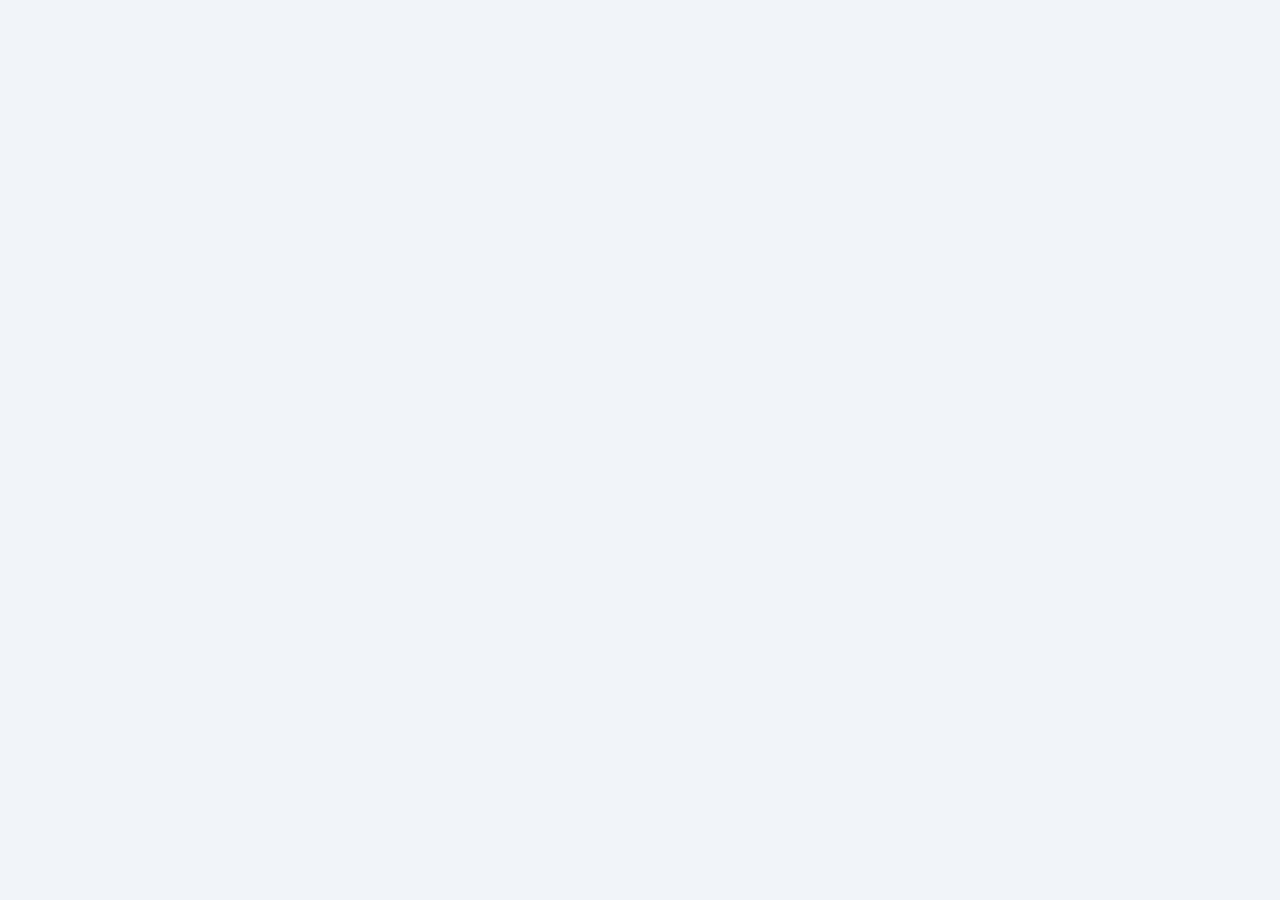
==== commit e0ded2ea: "Add files via upload" ====
--- a/index.html
+++ b/index.html
@@ -1,1549 +1,15 @@
 <!DOCTYPE html>
 <html lang="tr">
 <head>
-<meta charset="UTF-8">
-<meta name="viewport" content="width=device-width, initial-scale=1.0, maximum-scale=1.0">
-<title>Kasa Defteri</title>
-<style>
-  @import url('https://fonts.googleapis.com/css2?family=Nunito:wght@400;600;700;800;900&family=Roboto+Mono:wght@400;600&display=swap');
-
-  :root {
-    --bg: #F4F6FA;
-    --surface: #FFFFFF;
-    --surface2: #F0F2F7;
-    --border: #E2E6EF;
-    --text: #1A1D2E;
-    --text2: #6B7280;
-    --text3: #9CA3AF;
-    --green: #10B981;
-    --green-bg: #ECFDF5;
-    --red: #EF4444;
-    --red-bg: #FEF2F2;
-    --blue: #3B82F6;
-    --blue-bg: #EFF6FF;
-    --orange: #F59E0B;
-    --orange-bg: #FFFBEB;
-    --purple: #8B5CF6;
-    --purple-bg: #F5F3FF;
-    --primary: #2563EB;
-    --primary-light: #EFF6FF;
-    --shadow-sm: 0 1px 3px rgba(0,0,0,.08), 0 1px 2px rgba(0,0,0,.04);
-    --shadow: 0 4px 16px rgba(0,0,0,.08), 0 1px 4px rgba(0,0,0,.04);
-    --shadow-lg: 0 8px 32px rgba(0,0,0,.12);
-    --radius: 16px;
-    --radius-sm: 10px;
-    --nav-h: 64px;
-    --tab-h: 56px;
-  }
-
-  * { box-sizing: border-box; margin: 0; padding: 0; -webkit-tap-highlight-color: transparent; }
-  html, body { height: 100%; background: var(--bg); font-family: 'Nunito', sans-serif; color: var(--text); }
-
-  /* ── LAYOUT ── */
-  #app { display: flex; flex-direction: column; height: 100%; max-width: 480px; margin: 0 auto; position: relative; background: var(--bg); }
-
-  /* ── TOP BAR ── */
-  #topbar {
-    height: var(--nav-h); background: var(--surface); border-bottom: 1px solid var(--border);
-    display: flex; align-items: center; padding: 0 16px; gap: 10px;
-    box-shadow: var(--shadow-sm); position: sticky; top: 0; z-index: 100; flex-shrink: 0;
-  }
-  #topbar .logo { font-size: 20px; font-weight: 900; color: var(--primary); letter-spacing: -0.5px; flex: 1; }
-  #topbar .logo span { color: var(--text2); font-weight: 600; }
-  #user-info { font-size: 13px; font-weight: 700; color: var(--text2); background: var(--surface2); padding: 4px 10px; border-radius: 20px; }
-  #gb-badge {
-    font-size: 11px; font-weight: 800; padding: 4px 10px; border-radius: 20px; cursor: pointer;
-    transition: opacity .15s;
-  }
-  #gb-badge.gb-ok { background: var(--green-bg); color: var(--green); }
-  #gb-badge.gb-warn { background: var(--red-bg); color: var(--red); animation: pulse 2s infinite; }
-  @keyframes pulse { 0%,100%{opacity:1} 50%{opacity:.6} }
-
-  /* ── CONTENT ── */
-  #content { flex: 1; overflow-y: auto; padding: 16px 16px 80px; }
-
-  /* ── BOTTOM NAV ── */
-  #bottom-nav {
-    height: var(--tab-h); background: var(--surface); border-top: 1px solid var(--border);
-    display: flex; position: sticky; bottom: 0; z-index: 100; flex-shrink: 0;
-    box-shadow: 0 -4px 16px rgba(0,0,0,.06);
-  }
-  .nav-btn {
-    flex: 1; display: flex; flex-direction: column; align-items: center; justify-content: center;
-    gap: 2px; font-size: 10px; font-weight: 700; color: var(--text3); cursor: pointer;
-    border: none; background: none; transition: color .15s; padding: 6px 0;
-    position: relative;
-  }
-  .nav-btn svg { width: 22px; height: 22px; stroke-width: 2; }
-  .nav-btn.active { color: var(--primary); }
-  .nav-btn.active::after {
-    content: ''; position: absolute; top: 0; left: 25%; right: 25%;
-    height: 2px; background: var(--primary); border-radius: 0 0 4px 4px;
-  }
-
-  /* ── PAGES ── */
-  .page { display: none; }
-  .page.active { display: block; }
-
-  /* ── CARDS ── */
-  .card {
-    background: var(--surface); border-radius: var(--radius); box-shadow: var(--shadow-sm);
-    border: 1px solid var(--border); overflow: hidden; margin-bottom: 12px;
-  }
-  .card-header {
-    padding: 14px 16px 10px; font-size: 13px; font-weight: 800; color: var(--text2);
-    text-transform: uppercase; letter-spacing: .5px; border-bottom: 1px solid var(--border);
-    display: flex; align-items: center; justify-content: space-between;
-  }
-  .card-body { padding: 12px 16px; }
-
-  /* ── KASA CARDS GRID ── */
-  #kasa-grid { display: grid; grid-template-columns: 1fr 1fr; gap: 10px; margin-bottom: 12px; }
-  #kasa-grid .kasa-card-wide { grid-column: 1 / -1; }
-  .kasa-card {
-    background: var(--surface); border-radius: var(--radius-sm); box-shadow: var(--shadow-sm);
-    border: 1px solid var(--border); padding: 14px; cursor: pointer; transition: box-shadow .15s, transform .1s;
-    position: relative; overflow: hidden;
-  }
-  .kasa-card:active { transform: scale(.97); }
-  .kasa-card::before {
-    content: ''; position: absolute; top: 0; left: 0; right: 0; height: 3px;
-  }
-  .kasa-card.yk::before { background: var(--blue); }
-  .kasa-card.c::before { background: var(--green); }
-  .kasa-card.p::before { background: var(--orange); }
-  .kasa-card.b::before { background: var(--purple); }
-  .kasa-card.kk::before { background: var(--red); }
-  .kasa-card .kasa-name { font-size: 11px; font-weight: 800; color: var(--text2); text-transform: uppercase; letter-spacing: .5px; }
-  .kasa-card .kasa-label { font-size: 10px; color: var(--text3); margin-top: 1px; }
-  .kasa-card .kasa-balance {
-    font-size: 20px; font-weight: 900; margin-top: 8px;
-    font-family: 'Roboto Mono', monospace;
-  }
-  .kasa-card .kasa-balance.pos { color: var(--text); }
-  .kasa-card .kasa-balance.neg { color: var(--red); }
-
-  /* ── OZET TABLO ── */
-  .ozet-row {
-    display: flex; justify-content: space-between; align-items: center;
-    padding: 9px 0; border-bottom: 1px solid var(--border); font-size: 14px;
-  }
-  .ozet-row:last-child { border-bottom: none; }
-  .ozet-row .label { color: var(--text2); font-weight: 600; }
-  .ozet-row .val { font-weight: 800; font-family: 'Roboto Mono', monospace; font-size: 13px; }
-  .ozet-row .val.pos { color: var(--green); }
-  .ozet-row .val.neg { color: var(--red); }
-  .ozet-row .val.neutral { color: var(--text); }
-
-  /* ── SON İŞLEMLER ── */
-  .islem-item {
-    display: flex; align-items: center; gap: 12px; padding: 10px 0;
-    border-bottom: 1px solid var(--border); cursor: pointer;
-  }
-  .islem-item:last-child { border-bottom: none; }
-  .islem-icon {
-    width: 36px; height: 36px; border-radius: 10px; display: flex; align-items: center;
-    justify-content: center; flex-shrink: 0; font-size: 16px;
-  }
-  .islem-icon.gelir { background: var(--green-bg); }
-  .islem-icon.gider { background: var(--red-bg); }
-  .islem-icon.transfer { background: var(--blue-bg); }
-  .islem-info { flex: 1; min-width: 0; }
-  .islem-info .islem-kat { font-size: 13px; font-weight: 700; white-space: nowrap; overflow: hidden; text-overflow: ellipsis; }
-  .islem-info .islem-meta { font-size: 11px; color: var(--text2); margin-top: 1px; }
-  .islem-amount { font-family: 'Roboto Mono', monospace; font-size: 13px; font-weight: 700; text-align: right; }
-  .islem-amount.gelir { color: var(--green); }
-  .islem-amount.gider { color: var(--red); }
-  .islem-amount.transfer { color: var(--blue); }
-
-  /* ── BUTTONS ── */
-  .btn {
-    display: flex; align-items: center; justify-content: center; gap: 6px;
-    border: none; border-radius: var(--radius-sm); font-family: 'Nunito', sans-serif;
-    font-weight: 800; cursor: pointer; transition: opacity .15s, transform .1s; padding: 13px 20px;
-    font-size: 15px; width: 100%;
-  }
-  .btn:active { transform: scale(.97); opacity: .85; }
-  .btn-primary { background: var(--primary); color: #fff; }
-  .btn-success { background: var(--green); color: #fff; }
-  .btn-danger { background: var(--red); color: #fff; }
-  .btn-outline { background: transparent; color: var(--primary); border: 2px solid var(--primary); }
-  .btn-sm { padding: 8px 14px; font-size: 13px; width: auto; border-radius: 8px; }
-  .btn-ghost { background: var(--surface2); color: var(--text); }
-
-  /* ── GÜN SONU BUTTON ── */
-  #gs-btn-wrap { margin-bottom: 12px; }
-
-  /* ── FORM ── */
-  .form-group { margin-bottom: 14px; }
-  .form-label { font-size: 13px; font-weight: 800; color: var(--text2); margin-bottom: 6px; display: block; }
-  .form-control {
-    width: 100%; border: 2px solid var(--border); border-radius: var(--radius-sm);
-    padding: 12px 14px; font-family: 'Nunito', sans-serif; font-size: 15px; font-weight: 600;
-    color: var(--text); background: var(--surface); outline: none; transition: border-color .15s;
-    -webkit-appearance: none;
-  }
-  .form-control:focus { border-color: var(--primary); }
-  .form-control::placeholder { color: var(--text3); }
-
-  .seg-control { display: flex; background: var(--surface2); border-radius: var(--radius-sm); padding: 3px; gap: 3px; }
-  .seg-btn {
-    flex: 1; padding: 9px; border: none; border-radius: 8px; font-family: 'Nunito', sans-serif;
-    font-weight: 800; font-size: 13px; cursor: pointer; background: transparent; color: var(--text2);
-    transition: all .15s;
-  }
-  .seg-btn.active { background: var(--surface); color: var(--primary); box-shadow: var(--shadow-sm); }
-
-  /* ── MODAL ── */
-  .modal-overlay {
-    position: fixed; inset: 0; background: rgba(0,0,0,.45); z-index: 1000;
-    display: flex; align-items: flex-end; justify-content: center;
-    backdrop-filter: blur(2px); opacity: 0; pointer-events: none; transition: opacity .2s;
-  }
-  .modal-overlay.show { opacity: 1; pointer-events: all; }
-  .modal-box {
-    background: var(--surface); border-radius: 20px 20px 0 0; padding: 24px 20px 32px;
-    width: 100%; max-width: 480px; transform: translateY(100%); transition: transform .25s cubic-bezier(.32,1.14,.49,1);
-    max-height: 85vh; overflow-y: auto;
-  }
-  .modal-overlay.show .modal-box { transform: translateY(0); }
-  .modal-title { font-size: 18px; font-weight: 900; margin-bottom: 16px; }
-  .modal-body { font-size: 15px; color: var(--text2); line-height: 1.6; margin-bottom: 20px; }
-  .modal-actions { display: flex; gap: 10px; }
-  .modal-actions .btn { flex: 1; }
-
-  /* ── ALERT ── */
-  .alert {
-    border-radius: var(--radius-sm); padding: 12px 14px; font-size: 14px; font-weight: 700;
-    margin-bottom: 12px; display: flex; align-items: flex-start; gap: 8px;
-  }
-  .alert-danger { background: var(--red-bg); color: var(--red); border: 1px solid #FECACA; }
-  .alert-success { background: var(--green-bg); color: var(--green); border: 1px solid #A7F3D0; }
-  .alert-warning { background: var(--orange-bg); color: var(--orange); border: 1px solid #FDE68A; }
-  .alert-info { background: var(--blue-bg); color: var(--blue); border: 1px solid #BFDBFE; }
-
-  /* ── BADGES ── */
-  .badge { display: inline-flex; align-items: center; padding: 2px 8px; border-radius: 20px; font-size: 11px; font-weight: 800; }
-  .badge-gelir { background: var(--green-bg); color: var(--green); }
-  .badge-gider { background: var(--red-bg); color: var(--red); }
-  .badge-transfer { background: var(--blue-bg); color: var(--blue); }
-
-  /* ── STOK ── */
-  .stok-urun-row {
-    display: flex; justify-content: space-between; align-items: center;
-    padding: 10px 0; border-bottom: 1px solid var(--border);
-  }
-  .stok-urun-row:last-child { border-bottom: none; }
-
-  /* ── RAPOR ── */
-  .rapor-gun-header {
-    font-size: 12px; font-weight: 800; color: var(--text2); text-transform: uppercase;
-    letter-spacing: .5px; padding: 8px 0 4px; margin-top: 8px;
-  }
-
-  /* ── DIVIDER ── */
-  .divider { height: 1px; background: var(--border); margin: 12px 0; }
-
-  /* ── EMPTY STATE ── */
-  .empty-state {
-    text-align: center; padding: 40px 20px; color: var(--text3);
-    font-size: 14px; font-weight: 600;
-  }
-  .empty-state .emoji { font-size: 40px; display: block; margin-bottom: 10px; }
-
-  /* ── SECTION TITLE ── */
-  .section-title {
-    font-size: 13px; font-weight: 800; color: var(--text2); text-transform: uppercase;
-    letter-spacing: .5px; margin-bottom: 10px; display: flex; align-items: center;
-    justify-content: space-between;
-  }
-
-  /* ── TAG CHIP ── */
-  .chip {
-    display: inline-flex; align-items: center; background: var(--surface2); border-radius: 20px;
-    padding: 3px 10px; font-size: 12px; font-weight: 700; color: var(--text2); cursor: pointer;
-    border: 1px solid var(--border); margin: 3px 3px 3px 0; transition: all .15s;
-  }
-  .chip.selected { background: var(--primary); color: #fff; border-color: var(--primary); }
-
-  /* ── LOADER ── */
-  .loader { display: flex; justify-content: center; align-items: center; padding: 30px; }
-  .spinner {
-    width: 28px; height: 28px; border: 3px solid var(--border);
-    border-top-color: var(--primary); border-radius: 50%; animation: spin .7s linear infinite;
-  }
-  @keyframes spin { to { transform: rotate(360deg); } }
-
-  /* ── TOAST ── */
-  #toast {
-    position: fixed; top: 80px; left: 50%; transform: translateX(-50%) translateY(-10px);
-    background: var(--text); color: #fff; padding: 10px 20px; border-radius: 30px;
-    font-size: 14px; font-weight: 700; z-index: 9999; opacity: 0;
-    transition: opacity .2s, transform .2s; pointer-events: none; white-space: nowrap;
-  }
-  #toast.show { opacity: 1; transform: translateX(-50%) translateY(0); }
-
-  /* ── DRAWER (kasa hareketleri) ── */
-  #drawer-overlay {
-    position: fixed; inset: 0; background: rgba(0,0,0,.45); z-index: 500;
-    opacity: 0; pointer-events: none; transition: opacity .2s;
-  }
-  #drawer-overlay.show { opacity: 1; pointer-events: all; }
-  #drawer {
-    position: fixed; bottom: 0; left: 50%; transform: translateX(-50%) translateY(100%);
-    width: 100%; max-width: 480px; background: var(--surface);
-    border-radius: 20px 20px 0 0; z-index: 501; transition: transform .25s cubic-bezier(.32,1.14,.49,1);
-    max-height: 80vh; display: flex; flex-direction: column;
-  }
-  #drawer.show { transform: translateX(-50%) translateY(0); }
-  #drawer-header {
-    padding: 16px 20px 12px; border-bottom: 1px solid var(--border);
-    display: flex; align-items: center; justify-content: space-between; flex-shrink: 0;
-  }
-  #drawer-title { font-size: 17px; font-weight: 900; }
-  #drawer-close { background: var(--surface2); border: none; border-radius: 50%; width: 30px; height: 30px; cursor: pointer; font-size: 16px; display: flex; align-items: center; justify-content: center; }
-  #drawer-body { overflow-y: auto; padding: 12px 20px 24px; }
-
-  /* ── LOGIN ── */
-  #login-screen {
-    position: fixed; inset: 0; background: var(--bg); z-index: 2000;
-    display: flex; flex-direction: column; align-items: center; justify-content: center;
-    padding: 32px 24px;
-  }
-  #login-screen .login-logo { font-size: 40px; font-weight: 900; color: var(--primary); margin-bottom: 6px; }
-  #login-screen .login-sub { font-size: 15px; color: var(--text2); font-weight: 600; margin-bottom: 36px; }
-  #login-screen .login-card { background: var(--surface); border-radius: var(--radius); padding: 24px; width: 100%; max-width: 340px; box-shadow: var(--shadow); }
-
-  /* ── KURULUM ── */
-  #kurulum-screen {
-    position: fixed; inset: 0; background: var(--bg); z-index: 1999;
-    overflow-y: auto; padding: 24px 16px;
-  }
-
-  /* ── TAG INPUT ── */
-  .tag-input-wrap { display: flex; gap: 8px; }
-  .tag-input-wrap input { flex: 1; }
-
-  /* scrollbar */
-  ::-webkit-scrollbar { width: 4px; }
-  ::-webkit-scrollbar-track { background: transparent; }
-  ::-webkit-scrollbar-thumb { background: var(--border); border-radius: 4px; }
-</style>
+  <meta charset="UTF-8" />
+  <meta name="viewport" content="width=device-width, initial-scale=1.0" />
+  <title>Bilardo Kasa</title>
+  <link rel="stylesheet" href="style.css" />
 </head>
 <body>
-
-<!-- TOAST -->
-<div id="toast"></div>
-
-<!-- LOGIN -->
-<div id="login-screen">
-  <div class="login-logo">💰 Kasa</div>
-  <div class="login-sub">Kasa Defteri — Giriş</div>
-  <div class="login-card">
-    <div class="form-group">
-      <label class="form-label">Kullanıcı Adı</label>
-      <input id="login-user" class="form-control" type="text" autocomplete="username" placeholder="kullanıcı adı">
-    </div>
-    <div class="form-group">
-      <label class="form-label">Şifre</label>
-      <input id="login-pass" class="form-control" type="password" autocomplete="current-password" placeholder="şifre">
-    </div>
-    <div id="login-err" class="alert alert-danger" style="display:none"></div>
-    
-
-
-<button
-  id="login-btn"
-  type="button"
-  class="btn btn-primary"
->
-  Giriş Yap
-</button>
-
-
-
-
-  </div>
-</div>
-
-<!-- KURULUM -->
-<div id="kurulum-screen" style="display:none">
-  <h2 style="font-size:22px;font-weight:900;margin-bottom:6px">İlk Kurulum</h2>
-  <p style="font-size:14px;color:var(--text2);margin-bottom:20px">Her kasa için başlangıç bakiyesini giriniz.</p>
-  <div class="card">
-    <div class="card-body">
-      <div class="form-group"><label class="form-label">Yazar Kasa (YK)</label><input id="bas-yk" class="form-control" type="number" placeholder="0" value="0"></div>
-      <div class="form-group"><label class="form-label">Cep (C)</label><input id="bas-c" class="form-control" type="number" placeholder="0" value="0"></div>
-      <div class="form-group"><label class="form-label">POS (P)</label><input id="bas-p" class="form-control" type="number" placeholder="0" value="0"></div>
-      <div class="form-group"><label class="form-label">Banka (B)</label><input id="bas-b" class="form-control" type="number" placeholder="0" value="0"></div>
-      <div class="form-group" style="margin-bottom:0"><label class="form-label">Kredi Kartı (KK)</label><input id="bas-kk" class="form-control" type="number" placeholder="0" value="0"></div>
-    </div>
-  </div>
-  <button class="btn btn-primary" style="margin-top:12px" onclick="doKurulum()">Kaydet ve Başla</button>
-</div>
-
-<!-- ANA UYGULAMA -->
-<div id="app" style="display:none">
-
-  <!-- TOP BAR -->
-  <div id="topbar">
-    <div class="logo">💰 Kasa <span>Defteri</span></div>
-    <div id="user-info">—</div>
-    <div id="gb-badge" class="gb-warn" onclick="handleGbClick()">— GB</div>
-  </div>
-
-  <!-- CONTENT -->
-  <div id="content">
-
-    <!-- ANASAYFA -->
-    <div class="page active" id="page-ana">
-      <div id="gs-btn-wrap">
-        <button class="btn btn-success" onclick="showGsModal()">
-          <svg viewBox="0 0 24 24" fill="none" stroke="currentColor" style="width:18px;height:18px"><path stroke-linecap="round" stroke-linejoin="round" d="M5 13l4 4L19 7"/></svg>
-          Gün Sonu Yap
-        </button>
-      </div>
-      <div id="kasa-grid">
-        <div class="kasa-card yk" onclick="openDrawer('YK')">
-          <div class="kasa-name">YK</div><div class="kasa-label">Yazar Kasa</div>
-          <div class="kasa-balance pos" id="bal-yk">₺0,00</div>
-        </div>
-        <div class="kasa-card c" onclick="openDrawer('C')">
-          <div class="kasa-name">C</div><div class="kasa-label">Cep</div>
-          <div class="kasa-balance pos" id="bal-c">₺0,00</div>
-        </div>
-        <div class="kasa-card p" onclick="openDrawer('P')">
-          <div class="kasa-name">P</div><div class="kasa-label">POS</div>
-          <div class="kasa-balance pos" id="bal-p">₺0,00</div>
-        </div>
-        <div class="kasa-card b" onclick="openDrawer('B')">
-          <div class="kasa-name">B</div><div class="kasa-label">Banka</div>
-          <div class="kasa-balance pos" id="bal-b">₺0,00</div>
-        </div>
-        <div class="kasa-card kk kasa-card-wide" onclick="openDrawer('KK')">
-          <div class="kasa-name">KK</div><div class="kasa-label">Kredi Kartı</div>
-          <div class="kasa-balance pos" id="bal-kk">₺0,00</div>
-        </div>
-      </div>
-
-      <div class="section-title">NK Günlük Özet</div>
-      <div class="card" style="margin-bottom:12px">
-        <div class="card-body" id="nk-ozet">
-          <div class="loader"><div class="spinner"></div></div>
-        </div>
-      </div>
-
-      <div class="section-title">BK Günlük Özet</div>
-      <div class="card" style="margin-bottom:12px">
-        <div class="card-body" id="bk-ozet">
-          <div class="loader"><div class="spinner"></div></div>
-        </div>
-      </div>
-
-      <div class="section-title">Son İşlemler</div>
-      <div class="card">
-        <div class="card-body" id="son-islemler" style="padding:0 16px">
-          <div class="loader"><div class="spinner"></div></div>
-        </div>
-      </div>
-    </div>
-
-    <!-- İŞLEM GİRİŞİ -->
-    <div class="page" id="page-islem">
-      <h2 style="font-size:20px;font-weight:900;margin-bottom:14px">İşlem Girişi</h2>
-      <div id="islem-giris-block">
-        <div class="form-group">
-          <label class="form-label">İşlem Türü</label>
-          <div class="seg-control">
-            <button class="seg-btn active" id="seg-gelir" onclick="setTur('gelir')">Gelir</button>
-            <button class="seg-btn" id="seg-gider" onclick="setTur('gider')">Gider</button>
-            <button class="seg-btn" id="seg-transfer" onclick="setTur('transfer')">Transfer</button>
-          </div>
-        </div>
-
-        <div id="islem-normal">
-          <div class="form-group">
-            <label class="form-label">Kasa</label>
-            <select class="form-control" id="islem-kasa"></select>
-          </div>
-          <div class="form-group">
-            <label class="form-label">Kategori <span style="color:var(--red)">*</span></label>
-            <select class="form-control" id="islem-kategori"></select>
-          </div>
-          <div class="form-group">
-            <label class="form-label">Açıklama <span id="aciklama-req" style="color:var(--red)">*</span></label>
-            <input class="form-control" id="islem-aciklama" type="text" placeholder="Açıklama giriniz…">
-          </div>
-          <div class="form-group">
-            <label class="form-label">Tutar (₺) <span style="color:var(--red)">*</span></label>
-            <input class="form-control" id="islem-tutar" type="number" min="0.01" step="0.01" placeholder="0,00">
-          </div>
-        </div>
-
-        <div id="islem-transfer" style="display:none">
-          <div class="form-group">
-            <label class="form-label">Gönderen Kasa</label>
-            <select class="form-control" id="tr-gonderen"></select>
-          </div>
-          <div class="form-group">
-            <label class="form-label">Alıcı Kasa</label>
-            <select class="form-control" id="tr-alici"></select>
-          </div>
-          <div class="form-group">
-            <label class="form-label">Açıklama</label>
-            <input class="form-control" id="tr-aciklama" type="text" placeholder="İsteğe bağlı…">
-          </div>
-          <div class="form-group">
-            <label class="form-label">Tutar (₺) <span style="color:var(--red)">*</span></label>
-            <input class="form-control" id="tr-tutar" type="number" min="0.01" step="0.01" placeholder="0,00">
-          </div>
-        </div>
-
-        <button class="btn btn-primary" onclick="islemKaydet()">Kaydet</button>
-      </div>
-    </div>
-
-    <!-- İŞLEMLER -->
-    <div class="page" id="page-islemler">
-      <h2 style="font-size:20px;font-weight:900;margin-bottom:14px">İşlemler</h2>
-      <div id="islemler-liste">
-        <div class="loader"><div class="spinner"></div></div>
-      </div>
-    </div>
-
-    <!-- STOK -->
-    <div class="page" id="page-stok">
-      <h2 style="font-size:20px;font-weight:900;margin-bottom:14px">Stok</h2>
-
-      <!-- Giriş Formu -->
-      <div class="card" style="margin-bottom:12px">
-        <div class="card-header">Stok Girişi</div>
-        <div class="card-body">
-          <div class="form-group">
-            <label class="form-label">Ürün</label>
-            <div style="display:flex;gap:8px">
-              <select class="form-control" id="stok-urun" style="flex:1" onchange="stokUrunDegisti()"></select>
-              <button class="btn btn-ghost btn-sm" onclick="showUrunEkleModal()">+ Ekle</button>
-            </div>
-          </div>
-          <div class="form-group">
-            <label class="form-label">Paket Türü</label>
-            <select class="form-control" id="stok-paket"></select>
-          </div>
-          <div class="form-group">
-            <label class="form-label">Paket Adedi</label>
-            <input class="form-control" id="stok-adet" type="number" min="1" placeholder="1" oninput="stokHesapla()">
-          </div>
-          <div class="form-group" style="margin-bottom:0">
-            <label class="form-label">Toplam (hesaplanan)</label>
-            <input class="form-control" id="stok-toplam" type="number" placeholder="0" readonly style="background:var(--surface2)">
-          </div>
-        </div>
-        <div style="padding:0 16px 16px">
-          <button class="btn btn-primary" onclick="stokKaydet()">Stok Girişi Yap</button>
-        </div>
-      </div>
-
-      <!-- Stok Özeti -->
-      <div class="section-title">Güncel Stok</div>
-      <div class="card" style="margin-bottom:12px">
-        <div class="card-body" id="stok-ozet-liste" style="padding:0 16px">
-          <div class="loader"><div class="spinner"></div></div>
-        </div>
-      </div>
-
-      <!-- Son girişler -->
-      <div class="section-title">Son 5 Giriş</div>
-      <div class="card" style="margin-bottom:12px">
-        <div class="card-body" id="stok-son-giris" style="padding:0 16px">
-          <div class="loader"><div class="spinner"></div></div>
-        </div>
-      </div>
-
-      <!-- CSV Export -->
-      <div class="card">
-        <div class="card-header">CSV Export — Stok</div>
-        <div class="card-body">
-          <div class="form-group"><label class="form-label">Başlangıç</label><input class="form-control" id="stok-csv-start" type="date"></div>
-          <div class="form-group" style="margin-bottom:0"><label class="form-label">Bitiş</label><input class="form-control" id="stok-csv-end" type="date"></div>
-        </div>
-        <div style="padding:0 16px 16px">
-          <button class="btn btn-outline" onclick="stokCsvExport()">CSV İndir</button>
-        </div>
-      </div>
-    </div>
-
-    <!-- RAPOR -->
-    <div class="page" id="page-rapor">
-      <h2 style="font-size:20px;font-weight:900;margin-bottom:14px">Rapor</h2>
-      <div class="card" style="margin-bottom:12px">
-        <div class="card-header">Tarih Aralığı</div>
-        <div class="card-body">
-          <div class="form-group"><label class="form-label">Başlangıç</label><input class="form-control" id="rapor-start" type="date"></div>
-          <div class="form-group" style="margin-bottom:0"><label class="form-label">Bitiş</label><input class="form-control" id="rapor-end" type="date"></div>
-        </div>
-        <div style="padding:0 16px 16px">
-          <button class="btn btn-primary" onclick="loadRapor()">Raporu Göster</button>
-        </div>
-      </div>
-
-      <div id="rapor-sonuc"></div>
-
-      <!-- CSV Export -->
-      <div class="card">
-        <div class="card-header">CSV Export — İşlemler</div>
-        <div class="card-body">
-          <div class="form-group"><label class="form-label">Başlangıç</label><input class="form-control" id="islem-csv-start" type="date"></div>
-          <div class="form-group"><label class="form-label">Bitiş</label><input class="form-control" id="islem-csv-end" type="date"></div>
-          <label class="form-label">Tür</label>
-          <div class="seg-control" id="csv-tur-seg">
-            <button class="seg-btn active" data-v="hepsi" onclick="setCsvTur(this)">Hepsi</button>
-            <button class="seg-btn" data-v="gelir" onclick="setCsvTur(this)">Gelir</button>
-            <button class="seg-btn" data-v="gider" onclick="setCsvTur(this)">Gider</button>
-            <button class="seg-btn" data-v="transfer" onclick="setCsvTur(this)">Transfer</button>
-          </div>
-        </div>
-        <div style="padding:0 16px 16px">
-          <button class="btn btn-outline" onclick="islemCsvExport()">CSV İndir</button>
-        </div>
-      </div>
-    </div>
-
-  </div><!-- /content -->
-
-  <!-- BOTTOM NAV -->
-  <nav id="bottom-nav">
-    <button class="nav-btn active" id="nav-ana" onclick="goPage('ana')">
-      <svg viewBox="0 0 24 24" fill="none" stroke="currentColor"><path stroke-linecap="round" stroke-linejoin="round" d="M3 12l2-2m0 0l7-7 7 7M5 10v10a1 1 0 001 1h3m10-11l2 2m-2-2v10a1 1 0 01-1 1h-3m-6 0a1 1 0 001-1v-4a1 1 0 011-1h2a1 1 0 011 1v4a1 1 0 001 1m-6 0h6"/></svg>
-      Ana Sayfa
-    </button>
-    <button class="nav-btn" id="nav-islem" onclick="goPage('islem')">
-      <svg viewBox="0 0 24 24" fill="none" stroke="currentColor"><path stroke-linecap="round" stroke-linejoin="round" d="M12 4v16m8-8H4"/></svg>
-      İşlem
-    </button>
-    <button class="nav-btn" id="nav-islemler" onclick="goPage('islemler')">
-      <svg viewBox="0 0 24 24" fill="none" stroke="currentColor"><path stroke-linecap="round" stroke-linejoin="round" d="M9 5H7a2 2 0 00-2 2v12a2 2 0 002 2h10a2 2 0 002-2V7a2 2 0 00-2-2h-2M9 5a2 2 0 000 4h6a2 2 0 000-4M9 5a2 2 0 012-2h2a2 2 0 012 2"/></svg>
-      İşlemler
-    </button>
-    <button class="nav-btn" id="nav-stok" onclick="goPage('stok')">
-      <svg viewBox="0 0 24 24" fill="none" stroke="currentColor"><path stroke-linecap="round" stroke-linejoin="round" d="M20 7l-8-4-8 4m16 0l-8 4m8-4v10l-8 4m0-10L4 7m8 4v10M4 7v10l8 4"/></svg>
-      Stok
-    </button>
-    <button class="nav-btn" id="nav-rapor" onclick="goPage('rapor')">
-      <svg viewBox="0 0 24 24" fill="none" stroke="currentColor"><path stroke-linecap="round" stroke-linejoin="round" d="M9 19v-6a2 2 0 00-2-2H5a2 2 0 00-2 2v6a2 2 0 002 2h2a2 2 0 002-2zm0 0V9a2 2 0 012-2h2a2 2 0 012 2v10m-6 0a2 2 0 002 2h2a2 2 0 002-2m0 0V5a2 2 0 012-2h2a2 2 0 012 2v14a2 2 0 01-2 2h-2a2 2 0 01-2-2z"/></svg>
-      Rapor
-    </button>
-  </nav>
-
-</div><!-- /app -->
-
-<!-- DRAWER (kasa hareketleri) -->
-<div id="drawer-overlay" onclick="closeDrawer()"></div>
-<div id="drawer">
-  <div id="drawer-header">
-    <div id="drawer-title">Kasa Hareketleri</div>
-    <button id="drawer-close" onclick="closeDrawer()">✕</button>
-  </div>
-  <div id="drawer-body"></div>
-</div>
-
-<!-- MODAL -->
-<div class="modal-overlay" id="modal">
-  <div class="modal-box">
-    <div class="modal-title" id="modal-title">Onay</div>
-    <div class="modal-body" id="modal-body"></div>
-    <div id="modal-extra"></div>
-    <div class="modal-actions" id="modal-actions"></div>
-  </div>
-</div>
-
-<!-- Firebase SDK -->
-<script>
-
-
-document.addEventListener('DOMContentLoaded', () => {
-  document.getElementById('login-btn').addEventListener('click', () => {
-    alert('JS ARTIK ÇALIŞIYOR');
-  });
-});
-
-
-
-
-window.onerror = function (msg, src, line, col) {
-  alert('JS HATASI:\n' + msg + '\nSatır: ' + line);
-};
-
-
-
-// ── CONFIG ──
-const firebaseConfig = {
-  apiKey: "AIzaSyDksVfeADIC8ZvXCjWtS_I0qbAhP_XOBq8",
-  authDomain: "kasadefteri-8d46e.firebaseapp.com",
-  projectId: "kasadefteri-8d46e",
-  storageBucket: "kasadefteri-8d46e.firebasestorage.app",
-  messagingSenderId: "457216160325",
-  appId: "1:457216160325:web:1600d675a67879010fe92c"
-};
-
-const firebaseApp = initializeApp(firebaseConfig);
-const db = getFirestore(firebaseApp);
-
-// ── STATE ──
-let state = {
-  kullanici: null,
-  kasalar: [],
-  kategoriler: [],
-  stokUrunler: [],
-  baslangic: {},
-  islemler: [],      // aktif gün
-  gunluk: [],        // GB/GS kayıtları
-  stok: [],
-  mutabakat: [],
-  aktifGB: null,
-  aktifGS: null,
-  csvTur: 'hepsi',
-};
-
-// ── HELPERS ──
-const fmt = v => new Intl.NumberFormat('tr-TR', {style:'currency', currency:'TRY', minimumFractionDigits:2}).format(v||0);
-const fmtDate = ts => { if (!ts) return ''; const d = ts.toDate ? ts.toDate() : new Date(ts); return d.toLocaleDateString('tr-TR'); };
-const today = () => new Date().toISOString().split('T')[0];
-const uuid = () => Date.now().toString(36) + Math.random().toString(36).slice(2);
-const sleep = ms => new Promise(r => setTimeout(r, ms));
-
-function showToast(msg, dur=2500) {
-  const t = document.getElementById('toast');
-  t.textContent = msg;
-  t.classList.add('show');
-  setTimeout(() => t.classList.remove('show'), dur);
-}
-
-function showModal(title, body, actions, extra='') {
-  document.getElementById('modal-title').textContent = title;
-  document.getElementById('modal-body').innerHTML = body;
-  document.getElementById('modal-extra').innerHTML = extra;
-  document.getElementById('modal-actions').innerHTML = actions;
-  document.getElementById('modal').classList.add('show');
-}
-window.closeModal = () => document.getElementById('modal').classList.remove('show');
-
-// ── LOGIN ──
-window.doLogin = async () => {
-
-  const u = document.getElementById('login-user').value.trim();
-  const p = document.getElementById('login-pass').value.trim();
-  const errEl = document.getElementById('login-err');
-  errEl.style.display = 'none';
-  if (!u || !p) { errEl.textContent = 'Kullanıcı adı ve şifre giriniz.'; errEl.style.display='flex'; return; }
-  try {
-    const snap = await getDoc(doc(db, 'config', 'kullanicilar'));
-    const liste = snap.exists() ? (snap.data().liste || []) : [];
-    const found = liste.find(x => x.ad === u && String(x.sifre) === p);
-    if (!found) { errEl.textContent = 'Kullanıcı adı veya şifre yanlış.'; errEl.style.display='flex'; return; }
-    state.kullanici = u;
-    document.getElementById('login-screen').style.display = 'none';
-    await initApp();
-  } catch(e) {
-    errEl.textContent = 'Bağlantı hatası: ' + e.message;
-    errEl.style.display = 'flex';
-  }
-};
-
-// ── INIT ──
-async function initApp() {
-  document.getElementById('user-info').textContent = state.kullanici;
-  await loadConfig();
-  const baslangicSnap = await getDoc(doc(db, 'config', 'baslangic'));
-  if (!baslangicSnap.exists()) {
-    document.getElementById('kurulum-screen').style.display = 'block';
-    return;
-  }
-  state.baslangic = baslangicSnap.data();
-  document.getElementById('app').style.display = 'flex';
-  await loadGunluk();
-  await loadIslemler();
-  renderApp();
-  loadStok();
-  populateIslemForm();
-  initDateInputs();
-}
-
-async function loadConfig() {
-  const [kasSnap, katSnap, urunSnap] = await Promise.all([
-    getDoc(doc(db, 'config', 'kasalar')),
-    getDoc(doc(db, 'config', 'kategoriler')),
-    getDoc(doc(db, 'config', 'stok_urunler')).catch(() => null),
-  ]);
-  state.kasalar = kasSnap.exists() ? (kasSnap.data().liste || []) : ['YK','C','P','B','KK'];
-  state.kategoriler = katSnap.exists() ? (katSnap.data().liste || []) : ['Satış','Diğer'];
-  state.stokUrunler = urunSnap && urunSnap.exists() ? (urunSnap.data().liste || []) : [];
-}
-
-async function loadGunluk() {
-  const snap = await getDocs(query(collection(db,'gunluk'), orderBy('zaman','desc'), limit(20)));
-  state.gunluk = snap.docs.map(d => ({id:d.id,...d.data()}));
-  const lastGB = state.gunluk.find(g => g.tur === 'GB');
-  const lastGS = state.gunluk.find(g => g.tur === 'GS');
-  state.aktifGB = lastGB || null;
-  state.aktifGS = (lastGS && lastGB && lastGS.zaman?.seconds > lastGB.zaman?.seconds) ? lastGS : null;
-  updateGbBadge();
-}
-
-async function loadIslemler() {
-  if (!state.aktifGB) { state.islemler = []; return; }
-  const gbZaman = state.aktifGB.zaman;
-  const q = query(collection(db,'islemler'), where('zaman','>',gbZaman), orderBy('zaman','desc'));
-  const snap = await getDocs(q);
-  state.islemler = snap.docs.map(d => ({id:d.id,...d.data()}));
-}
-
-async function loadStok() {
-  const snap = await getDocs(query(collection(db,'stok'), orderBy('zaman','desc')));
-  state.stok = snap.docs.map(d => ({id:d.id,...d.data()}));
-  const mutSnap = await getDocs(collection(db,'mutabakat'));
-  state.mutabakat = mutSnap.docs.map(d => ({id:d.id,...d.data()}));
-  renderStok();
-}
-
-// ── GB/GS BADGE ──
-function updateGbBadge() {
-  const badge = document.getElementById('gb-badge');
-  if (!state.aktifGB || state.aktifGS) {
-    badge.className = 'gb-warn';
-    badge.textContent = 'GB Yok';
-  } else {
-    badge.className = 'gb-ok';
-    badge.textContent = state.aktifGB.tarih || 'GB ✓';
-  }
-}
-
-window.handleGbClick = () => {
-  if (!state.aktifGB || state.aktifGS) {
-    showGbModal();
-  }
-};
-
-function showGbModal() {
-  showModal(
-    'Gün Başı Yap',
-    'Bugün için gün başı yapılacak.',
-    `<input id="gb-tarih" class="form-control" type="date" value="${today()}" style="margin-bottom:14px">
-     <div style="display:flex;gap:10px">
-       <button class="btn btn-ghost" style="flex:1" onclick="closeModal()">İptal</button>
-       <button class="btn btn-primary" style="flex:1" onclick="doGB()">Gün Başı Yap</button>
-     </div>`,
-    ''
-  );
-  // fix: move input outside modal-body
-  document.getElementById('modal-extra').innerHTML =
-    `<input id="gb-tarih" class="form-control" type="date" value="${today()}" style="margin-bottom:14px">`;
-  document.getElementById('modal-actions').innerHTML =
-    `<button class="btn btn-ghost" onclick="closeModal()">İptal</button>
-     <button class="btn btn-primary" onclick="doGB()">Gün Başı Yap</button>`;
-}
-
-window.doGB = async () => {
-  const tarih = document.getElementById('gb-tarih')?.value || today();
-  closeModal();
-  try {
-    await addDoc(collection(db,'gunluk'), {
-      tur:'GB', tarih, zaman: serverTimestamp(), kullanici: state.kullanici
-    });
-    showToast('Gün başı yapıldı ✓');
-    await loadGunluk();
-    await loadIslemler();
-    renderApp();
-  } catch(e) { showToast('Hata: ' + e.message); }
-};
-
-window.showGsModal = async () => {
-  if (!state.aktifGB || state.aktifGS) {
-    showModal('Uyarı', 'Önce gün başı yapmalısınız.', '<button class="btn btn-ghost" onclick="closeModal()">Tamam</button>'); return;
-  }
-  const ykBal = getBakiye('YK');
-  if (ykBal < 0) {
-    showModal('Hata', 'Yazar kasa bakiyesi negatif olamaz. Lütfen kasadaki nakit parayı sayıp gelir olarak giriniz veya diğer kasalardan transfer yapınız.',
-      '<button class="btn btn-ghost" onclick="closeModal()">Tamam</button>'); return;
-  }
-  const ozet = hesaplaGunOzeti();
-  showModal('Gün Sonu Yap',
-    `<b>Gün Sonu Özeti</b><br><br>
-     Ciro: <b>${fmt(ozet.ciro)}</b><br>
-     Toplam Gider: <b>${fmt(ozet.toplamGider)}</b><br>
-     YK Bakiye: <b>${fmt(ykBal)}</b> → Cep'e transfer edilecek<br><br>
-     Onaylıyor musunuz?`,
-    `<button class="btn btn-ghost" onclick="closeModal()">İptal</button>
-     <button class="btn btn-success" onclick="doGS()">Gün Sonu Yap</button>`
-  );
-};
-
-window.doGS = async () => {
-  closeModal();
-  try {
-    const ykBal = getBakiye('YK');
-    const batch = writeBatch(db);
-    const sharedId = uuid();
-
-    // YK→C transfer
-    if (ykBal > 0) {
-      const ref1 = doc(collection(db,'islemler'));
-      const ref2 = doc(collection(db,'islemler'));
-      batch.set(ref1, { sharedId, tur:'transfer', kasadan:'YK', kasaya:'C', tutar:ykBal, aciklama:'GS: YK→C', kullanici:state.kullanici, zaman:serverTimestamp(), gs_transfer:true });
-      batch.set(ref2, { sharedId, tur:'transfer_alici', kasadan:'YK', kasaya:'C', tutar:ykBal, aciklama:'GS: YK→C', kullanici:state.kullanici, zaman:serverTimestamp(), gs_transfer:true });
-    }
-
-    const ozet = hesaplaGunOzeti();
-    const gsRef = doc(collection(db,'gunluk'));
-    batch.set(gsRef, { tur:'GS', tarih:state.aktifGB.tarih, zaman:serverTimestamp(), kullanici:state.kullanici, ozet });
-    await batch.commit();
-    showToast('Gün sonu yapıldı ✓');
-    await loadGunluk();
-    await loadIslemler();
-    renderApp();
-  } catch(e) { showToast('Hata: ' + e.message); }
-};
-
-// ── BAKİYE ──
-function getBakiye(kasa) {
-  let bal = state.baslangic[kasa] || 0;
-  // tüm zamanların islemleri
-  // Bakiye hesabı: tüm zamanlar (başlangıçtan itibaren)
-  // Önce tüm işlemleri getirmemiz gerekir; ancak state.islemler sadece aktif günü içeriyor.
-  // Gerçek bakiye için tüm zamanların toplamını tutuyoruz state.allIslemler'de
-  const islemler = state.allIslemler || state.islemler;
-  for (const i of islemler) {
-    if (i.gizli) continue; // otomatik gelir satırı gizlenmez ama ciro hesabında dahil
-    if (kasa === 'YK') {
-      if (i.tur === 'gelir' && i.kasa === 'YK') bal += i.tutar;
-      if (i.tur === 'gider' && i.kasa === 'YK') { /* gider etkilemez */ }
-      if (i.tur === 'yk_gider_gelir' && i.kasa === 'YK') bal += i.tutar; // otomatik ters kayıt
-      if (i.tur === 'transfer' && i.kasadan === 'YK') bal -= i.tutar;
-      if (i.tur === 'transfer_alici' && i.kasaya === 'YK') bal += i.tutar;
-    } else {
-      if (i.tur === 'gelir' && i.kasa === kasa) bal += i.tutar;
-      if (i.tur === 'gider' && i.kasa === kasa) bal -= i.tutar;
-      if (i.tur === 'transfer' && i.kasadan === kasa) bal -= i.tutar;
-      if (i.tur === 'transfer_alici' && i.kasaya === kasa) bal += i.tutar;
-    }
-  }
-  return bal;
-}
-
-async function loadAllIslemler() {
-  const snap = await getDocs(query(collection(db,'islemler'), orderBy('zaman','asc')));
-  state.allIslemler = snap.docs.map(d => ({id:d.id,...d.data()}));
-}
-
-// ── CIRO & ÖZET ──
-function hesaplaGunOzeti() {
-  const is = state.islemler;
-  // Ciro = YK Gelirleri + YK'dan diğer HA çıkışlar - diğerlerinden YK'ya HA girişler
-  let ciro = 0;
-  let ykGider = 0, cepGider = 0;
-  let posCiro = 0;
-  let bankGelir = 0, bankGider = 0, kkGider = 0;
-
-  for (const i of is) {
-    if (i.tur === 'gelir' && i.kasa === 'YK') ciro += i.tutar;
-    if (i.tur === 'yk_gider_gelir' && i.kasa === 'YK') ciro += i.tutar; // otomatik ters kayıt
-    if (i.tur === 'transfer' && i.kasadan === 'YK') ciro += i.tutar;
-    if (i.tur === 'transfer_alici' && i.kasaya === 'YK') ciro -= i.tutar;
-
-    if (i.tur === 'gider' && i.kasa === 'YK') ykGider += i.tutar;
-    if (i.tur === 'gider' && i.kasa === 'C') cepGider += i.tutar;
-    if (i.tur === 'gelir' && i.kasa === 'P') posCiro += i.tutar;
-
-    if (i.tur === 'gelir' && i.kasa === 'B') bankGelir += i.tutar;
-    if (i.tur === 'gider' && i.kasa === 'B') bankGider += i.tutar;
-    if (i.tur === 'gider' && i.kasa === 'KK') kkGider += i.tutar;
-  }
-
-  const nkGelir = is.filter(i => (i.tur==='gelir'||i.tur==='yk_gider_gelir') && (i.kasa==='YK'||i.kasa==='C')).reduce((a,b)=>a+b.tutar,0);
-  const nkGider = is.filter(i => i.tur==='gider' && (i.kasa==='YK'||i.kasa==='C')).reduce((a,b)=>a+b.tutar,0);
-
-  return { ciro, ykGider, cepGider, toplamGider: ykGider+cepGider, posCiro, sonuc: nkGelir - nkGider, bankGelir, bankGider, kkGider };
-}
-
-// ── RENDER ANA SAYFA ──
-function renderApp() {
-  renderBalances();
-  renderOzet();
-  renderSonIslemler();
-}
-
-async function renderBalances() {
-  await loadAllIslemler();
-  state.kasalar.forEach(k => {
-    const el = document.getElementById('bal-' + k.toLowerCase());
-    if (!el) return;
-    const v = getBakiye(k);
-    el.textContent = fmt(v);
-    el.className = 'kasa-balance ' + (v < 0 ? 'neg' : 'pos');
-  });
-}
-
-function renderOzet() {
-  const o = hesaplaGunOzeti();
-  const nkEl = document.getElementById('nk-ozet');
-  const bkEl = document.getElementById('bk-ozet');
-  nkEl.innerHTML = ozetRow('Ciro', o.ciro, o.ciro>=0) +
-    ozetRow('YK Gider', o.ykGider, false, true) +
-    ozetRow('Cep Gider', o.cepGider, false, true) +
-    ozetRow('Toplam Gider', o.toplamGider, false, true) +
-    ozetRow('POS Cirosu', o.posCiro) +
-    ozetRow('Sonuç', o.sonuc, o.sonuc>=0);
-  bkEl.innerHTML = ozetRow('Banka Gelirleri', o.bankGelir) +
-    ozetRow('Banka Giderleri', o.bankGider, false, true) +
-    ozetRow('KK Giderleri', o.kkGider, false, true);
-}
-
-function ozetRow(label, val, isPos=true, isNeg=false) {
-  const cls = isNeg ? 'neg' : (isPos ? 'pos' : 'neutral');
-  return `<div class="ozet-row"><span class="label">${label}</span><span class="val ${cls}">${fmt(val)}</span></div>`;
-}
-
-function renderSonIslemler() {
-  const el = document.getElementById('son-islemler');
-  const visible = state.islemler.filter(i => i.tur !== 'yk_gider_gelir').slice(0,10);
-  if (!visible.length) { el.innerHTML = '<div class="empty-state"><span class="emoji">📋</span>Henüz işlem yok</div>'; return; }
-  el.innerHTML = visible.map(i => islemItemHTML(i)).join('');
-}
-
-function islemItemHTML(i) {
-  const tur = i.tur === 'transfer' || i.tur === 'transfer_alici' ? 'transfer' : i.tur;
-  const icon = tur==='gelir'?'💚':tur==='gider'?'🔴':'🔵';
-  const label = tur==='transfer' ? `${i.kasadan}→${i.kasaya}` : (i.kasa||'');
-  const meta = `${label} • ${i.kullanici||''} • ${i.aciklama||''}`;
-  return `<div class="islem-item">
-    <div class="islem-icon ${tur}">${icon}</div>
-    <div class="islem-info">
-      <div class="islem-kat">${i.kategori || (tur==='transfer'?'Transfer':'—')}</div>
-      <div class="islem-meta">${meta}</div>
-    </div>
-    <div class="islem-amount ${tur}">${tur==='gider'?'-':''}${fmt(i.tutar)}</div>
-  </div>`;
-}
-
-// ── İŞLEM GİRİŞİ ──
-let aktifTur = 'gelir';
-window.setTur = tur => {
-  aktifTur = tur;
-  ['gelir','gider','transfer'].forEach(t => {
-    document.getElementById('seg-'+t).classList.toggle('active', t===tur);
-  });
-  document.getElementById('islem-normal').style.display = tur!=='transfer'?'block':'none';
-  document.getElementById('islem-transfer').style.display = tur==='transfer'?'block':'none';
-  // açıklama zorunluluğu
-  document.getElementById('aciklama-req').textContent = tur==='gider' ? '*' : '';
-  filterKasaForTur();
-};
-
-function filterKasaForTur() {
-  const sel = document.getElementById('islem-kasa');
-  const options = state.kasalar.filter(k => {
-    if (aktifTur === 'gelir') return !['KK','B'].includes(k); // KK ve B'ye gelir girilemez
-    if (aktifTur === 'gider') return !['P'].includes(k); // P'ye gider yok
-    return true;
-  });
-  sel.innerHTML = options.map(k => `<option value="${k}">${k} — ${kasaLabel(k)}</option>`).join('');
-}
-
-function kasaLabel(k) {
-  return {YK:'Yazar Kasa',C:'Cep',P:'POS',B:'Banka',KK:'Kredi Kartı'}[k]||k;
-}
-
-function populateIslemForm() {
-  filterKasaForTur();
-  const katSel = document.getElementById('islem-kategori');
-  katSel.innerHTML = state.kategoriler.map(k=>`<option>${k}</option>`).join('') +
-    '<option value="__yeni__">+ Yeni Kategori…</option>';
-  katSel.addEventListener('change', e => {
-    if (e.target.value === '__yeni__') showKategoriEkle();
-  });
-  // transfer selectlar
-  const trG = document.getElementById('tr-gonderen');
-  const trA = document.getElementById('tr-alici');
-  trG.innerHTML = trA.innerHTML = state.kasalar.map(k=>`<option value="${k}">${k} — ${kasaLabel(k)}</option>`).join('');
-  trG.value = 'YK'; trA.value = 'C';
-}
-
-window.islemKaydet = async () => {
-  if (!state.aktifGB || state.aktifGS) {
-    showModal('Uyarı','Önce gün başı yapmalısınız.','<button class="btn btn-ghost" onclick="closeModal()">Tamam</button>');return;
-  }
-
-  let data = {};
-  if (aktifTur !== 'transfer') {
-    const kasa = document.getElementById('islem-kasa').value;
-    const kategori = document.getElementById('islem-kategori').value;
-    const aciklama = document.getElementById('islem-aciklama').value.trim();
-    const tutar = parseFloat(document.getElementById('islem-tutar').value);
-
-    if (!kasa||!kategori) { showToast('Kasa ve kategori seçiniz.'); return; }
-    if (aktifTur==='gider' && aciklama.length < 3) { showToast('Gider için açıklama zorunludur (min 3 harf).'); return; }
-    if (!tutar||tutar<=0) { showToast('Geçerli bir tutar giriniz.'); return; }
-
-    // POS sadece gelir
-    if (kasa==='P' && aktifTur!=='gelir') { showToast('POS kasasına sadece gelir girilebilir.'); return; }
-    // Banka: gelir yok
-    if (kasa==='B' && aktifTur==='gelir') { showToast('Banka kasasına doğrudan gelir girilemez.'); return; }
-    // KK: sadece gider
-    if (kasa==='KK' && aktifTur!=='gider') { showToast('Kredi kartına sadece gider girilebilir.'); return; }
-
-    data = { tur: aktifTur, kasa, kategori, aciklama, tutar, kullanici: state.kullanici };
-  } else {
-    const kasadan = document.getElementById('tr-gonderen').value;
-    const kasaya = document.getElementById('tr-alici').value;
-    const aciklama = document.getElementById('tr-aciklama').value.trim();
-    const tutar = parseFloat(document.getElementById('tr-tutar').value);
-    if (kasadan === kasaya) { showToast('Gönderen ve alıcı kasa aynı olamaz.'); return; }
-    if (!tutar||tutar<=0) { showToast('Geçerli bir tutar giriniz.'); return; }
-    data = { kasadan, kasaya, aciklama, tutar, kullanici: state.kullanici };
-  }
-
-  const confirmMsg = aktifTur === 'transfer'
-    ? `${data.kasadan} → ${data.kasaya} arası ${fmt(data.tutar)} transfer yapılsın mı?`
-    : `${data.kasa} kasasına ${fmt(data.tutar)} ${aktifTur} kaydedilsin mi?`;
-
-  showModal('Onay', confirmMsg,
-    `<button class="btn btn-ghost" onclick="closeModal()">İptal</button>
-     <button class="btn btn-primary" onclick="confirmIslemKaydet()">Tamam</button>`
-  );
-  window._pendingIslem = {data, tur: aktifTur};
-};
-
-window.confirmIslemKaydet = async () => {
-  closeModal();
-  const {data, tur} = window._pendingIslem;
-  try {
-    const batch = writeBatch(db);
-    const sharedId = uuid();
-
-    if (tur === 'transfer') {
-      const r1 = doc(collection(db,'islemler'));
-      const r2 = doc(collection(db,'islemler'));
-      batch.set(r1, {...data, tur:'transfer', sharedId, zaman:serverTimestamp()});
-      batch.set(r2, {...data, tur:'transfer_alici', sharedId, zaman:serverTimestamp()});
-    } else {
-      const r1 = doc(collection(db,'islemler'));
-      batch.set(r1, {...data, sharedId, zaman:serverTimestamp()});
-      // YK Gider özel kuralı: ters gelir satırı
-      if (tur === 'gider' && data.kasa === 'YK') {
-        const r2 = doc(collection(db,'islemler'));
-        batch.set(r2, { tur:'yk_gider_gelir', kasa:'YK', tutar:data.tutar, aciklama:'Kasadan çıkan nakit', kategori:data.kategori, kullanici:state.kullanici, sharedId, zaman:serverTimestamp() });
-      }
-    }
-
-    await batch.commit();
-    showToast('İşlem kaydedildi ✓');
-    // reset form
-    document.getElementById('islem-aciklama').value = '';
-    document.getElementById('islem-tutar').value = '';
-    document.getElementById('tr-tutar').value = '';
-    document.getElementById('tr-aciklama').value = '';
-    await loadIslemler();
-    await renderBalances();
-    renderOzet();
-    renderSonIslemler();
-    goPage('ana');
-  } catch(e) { showToast('Hata: ' + e.message); }
-};
-
-// ── İŞLEMLER SAYFASI ──
-async function renderIslemlerPage() {
-  const el = document.getElementById('islemler-liste');
-  el.innerHTML = '<div class="loader"><div class="spinner"></div></div>';
-  const visible = state.islemler.filter(i => i.tur !== 'yk_gider_gelir');
-  if (!visible.length) { el.innerHTML = '<div class="empty-state"><span class="emoji">📋</span>Bu günde işlem yok</div>'; return; }
-  el.innerHTML = visible.map(i => {
-    const tur = i.tur.startsWith('transfer') ? 'transfer' : i.tur;
-    const canDelete = !state.aktifGS;
-    return `<div class="card" style="margin-bottom:8px">
-      <div class="card-body" style="display:flex;align-items:center;gap:12px">
-        <div class="islem-icon ${tur}">${tur==='gelir'?'💚':tur==='gider'?'🔴':'🔵'}</div>
-        <div style="flex:1;min-width:0">
-          <div style="font-weight:800;font-size:14px">${i.kategori||'Transfer'}</div>
-          <div style="font-size:12px;color:var(--text2)">${i.kasa||i.kasadan+'→'+i.kasaya} • ${i.kullanici||''}</div>
-          ${i.aciklama ? `<div style="font-size:12px;color:var(--text3)">${i.aciklama}</div>` : ''}
-        </div>
-        <div style="text-align:right">
-          <div class="islem-amount ${tur}" style="font-size:15px">${tur==='gider'?'-':''}${fmt(i.tutar)}</div>
-          ${canDelete ? `<button class="btn btn-ghost btn-sm" style="margin-top:6px;font-size:11px;color:var(--red)" onclick="islemSil('${i.sharedId}')">Sil</button>` : ''}
-        </div>
-      </div>
-    </div>`;
-  }).join('');
-}
-
-window.islemSil = async (sharedId) => {
-  if (state.aktifGS) { showToast('Gün sonu yapılmış, silinemez.'); return; }
-  showModal('Silme Onayı', 'Bu işlem silinecek. Onaylıyor musunuz?',
-    `<button class="btn btn-ghost" onclick="closeModal()">İptal</button>
-     <button class="btn btn-danger" onclick="confirmSil('${sharedId}')">Sil</button>`
-  );
-};
-
-window.confirmSil = async (sharedId) => {
-  closeModal();
-  try {
-    const q = query(collection(db,'islemler'), where('sharedId','==',sharedId));
-    const snap = await getDocs(q);
-    const batch = writeBatch(db);
-    snap.docs.forEach(d => batch.delete(d.ref));
-    await batch.commit();
-    showToast('İşlem silindi');
-    await loadIslemler();
-    await renderBalances();
-    renderOzet();
-    renderSonIslemler();
-    renderIslemlerPage();
-  } catch(e) { showToast('Hata: ' + e.message); }
-};
-
-// ── KASA DRAWER ──
-window.openDrawer = async (kasa) => {
-  document.getElementById('drawer-title').textContent = `${kasa} — ${kasaLabel(kasa)} Hareketleri`;
-  document.getElementById('drawer-body').innerHTML = '<div class="loader"><div class="spinner"></div></div>';
-  document.getElementById('drawer-overlay').classList.add('show');
-  document.getElementById('drawer').classList.add('show');
-
-  const is = state.islemler.filter(i => {
-    if (i.tur === 'yk_gider_gelir') return false;
-    if (i.kasa === kasa) return true;
-    if (i.tur === 'transfer' && i.kasadan === kasa) return true;
-    if (i.tur === 'transfer_alici' && i.kasaya === kasa) return true;
-    return false;
-  });
-
-  if (!is.length) { document.getElementById('drawer-body').innerHTML = '<div class="empty-state"><span class="emoji">📭</span>Bu kasada hareket yok</div>'; return; }
-  document.getElementById('drawer-body').innerHTML = is.map(i => islemItemHTML(i)).join('');
-};
-window.closeDrawer = () => {
-  document.getElementById('drawer-overlay').classList.remove('show');
-  document.getElementById('drawer').classList.remove('show');
-};
-
-// ── KATEGORİ EKLE ──
-function showKategoriEkle() {
-  showModal('Yeni Kategori', 'Kategori adını giriniz:',
-    `<button class="btn btn-ghost" onclick="closeModal();document.getElementById('islem-kategori').value=state.kategoriler[0]">İptal</button>
-     <button class="btn btn-primary" onclick="doKategoriEkle()">Ekle</button>`,
-    `<input id="yeni-kat" class="form-control" type="text" placeholder="Kategori adı…" style="margin-bottom:14px">`
-  );
-}
-
-window.doKategoriEkle = async () => {
-  const v = document.getElementById('yeni-kat')?.value.trim();
-  if (!v) return;
-  closeModal();
-  if (!state.kategoriler.includes(v)) {
-    state.kategoriler.push(v);
-    await setDoc(doc(db,'config','kategoriler'), {liste: state.kategoriler});
-    populateIslemForm();
-  }
-  document.getElementById('islem-kategori').value = v;
-  showToast('Kategori eklendi ✓');
-};
-
-// ── STOK ──
-window.stokUrunDegisti = () => {
-  const urunAd = document.getElementById('stok-urun').value;
-  const urun = state.stokUrunler.find(u => u.ad === urunAd);
-  const paketSel = document.getElementById('stok-paket');
-  if (urun && urun.paketler) {
-    paketSel.innerHTML = urun.paketler.map(p=>`<option value="${p.ad}" data-miktar="${p.miktar}">${p.ad} (${p.miktar} ${urun.birim||'adet'})</option>`).join('');
-  } else { paketSel.innerHTML = '<option>—</option>'; }
-  stokHesapla();
-};
-
-window.stokHesapla = () => {
-  const urunAd = document.getElementById('stok-urun').value;
-  const urun = state.stokUrunler.find(u => u.ad === urunAd);
-  const adet = parseFloat(document.getElementById('stok-adet').value)||0;
-  const paketSel = document.getElementById('stok-paket');
-  const opt = paketSel.options[paketSel.selectedIndex];
-  const miktar = opt ? parseFloat(opt.dataset.miktar)||0 : 0;
-  document.getElementById('stok-toplam').value = (adet * miktar) || '';
-};
-
-window.stokKaydet = async () => {
-  if (!state.aktifGB || state.aktifGS) { showModal('Uyarı','Önce gün başı yapmalısınız.','<button class="btn btn-ghost" onclick="closeModal()">Tamam</button>'); return; }
-  const urun = document.getElementById('stok-urun').value;
-  const paket = document.getElementById('stok-paket').value;
-  const adet = parseFloat(document.getElementById('stok-adet').value);
-  const toplam = parseFloat(document.getElementById('stok-toplam').value);
-  if (!urun||!adet||adet<=0) { showToast('Ürün ve adet giriniz.'); return; }
-
-  const urunObj = state.stokUrunler.find(u=>u.ad===urun);
-  showModal('Onay', `${urun} — ${adet} ${paket} (${toplam} ${urunObj?.birim||'adet'}) girilsin mi?`,
-    `<button class="btn btn-ghost" onclick="closeModal()">İptal</button>
-     <button class="btn btn-primary" onclick="confirmStokKaydet()">Tamam</button>`
-  );
-};
-
-window.confirmStokKaydet = async () => {
-  closeModal();
-  const urun = document.getElementById('stok-urun').value;
-  const paket = document.getElementById('stok-paket').value;
-  const adet = parseFloat(document.getElementById('stok-adet').value);
-  const toplam = parseFloat(document.getElementById('stok-toplam').value);
-  const urunObj = state.stokUrunler.find(u=>u.ad===urun);
-  try {
-    await addDoc(collection(db,'stok'), {
-      urun, paket_turu:paket, paket_adedi:adet, toplam, birim:urunObj?.birim||'adet',
-      kullanici:state.kullanici, zaman:serverTimestamp(), gb_tarihi:state.aktifGB?.tarih
-    });
-    showToast('Stok girildi ✓');
-    document.getElementById('stok-adet').value='';
-    document.getElementById('stok-toplam').value='';
-    await loadStok();
-  } catch(e) { showToast('Hata: '+e.message); }
-};
-
-function renderStok() {
-  // Özet
-  const ozetEl = document.getElementById('stok-ozet-liste');
-  if (!state.stokUrunler.length) { ozetEl.innerHTML = '<div class="empty-state"><span class="emoji">📦</span>Ürün tanımlanmamış</div>'; }
-  else {
-    const stokMap = {};
-    for (const u of state.stokUrunler) {
-      stokMap[u.ad] = 0;
-      const mut = state.mutabakat.find(m=>m.urun===u.ad);
-      const fromDate = mut ? mut.zaman : null;
-      const girişler = state.stok.filter(s => s.urun===u.ad && (!fromDate || s.zaman?.seconds > fromDate.seconds));
-      stokMap[u.ad] = girişler.reduce((a,b)=>a+(b.toplam||0),0);
-    }
-    ozetEl.innerHTML = state.stokUrunler.map(u => {
-      const urunObj = state.stokUrunler.find(x=>x.ad===u.ad);
-      return `<div class="stok-urun-row">
-        <div>
-          <div style="font-weight:800;font-size:14px">${u.ad}</div>
-          <div style="font-size:12px;color:var(--text2)">${u.birim||'adet'}</div>
-        </div>
-        <div style="display:flex;align-items:center;gap:10px">
-          <div style="font-weight:900;font-size:16px;font-family:'Roboto Mono',monospace">${stokMap[u.ad]||0}</div>
-          <button class="btn btn-ghost btn-sm" style="font-size:11px" onclick="showMutabakat('${u.ad}')">Mütabakat</button>
-        </div>
-      </div>`;
-    }).join('');
-  }
-
-  // Son 5 giriş
-  const sonEl = document.getElementById('stok-son-giris');
-  const son5 = state.stok.slice(0,5);
-  if (!son5.length) { sonEl.innerHTML = '<div class="empty-state"><span class="emoji">📭</span>Giriş yok</div>'; return; }
-  sonEl.innerHTML = son5.map(s=>`
-    <div class="stok-urun-row">
-      <div>
-        <div style="font-weight:800;font-size:14px">${s.urun}</div>
-        <div style="font-size:12px;color:var(--text2)">${s.paket_turu} × ${s.paket_adedi} = ${s.toplam} ${s.birim||'adet'}</div>
-        <div style="font-size:11px;color:var(--text3)">${fmtDate(s.zaman)} • ${s.kullanici||''}</div>
-      </div>
-    </div>
-  `).join('');
-
-  // populate stok form
-  const stokUrunSel = document.getElementById('stok-urun');
-  if (stokUrunSel) {
-    stokUrunSel.innerHTML = state.stokUrunler.map(u=>`<option value="${u.ad}">${u.ad}</option>`).join('') + '<option value="__yeni__">+ Yeni Ürün…</option>';
-    stokUrunSel.addEventListener('change', e => { if (e.target.value==='__yeni__') showUrunEkleModal(); });
-    stokUrunDegisti();
-  }
-}
-
-window.showMutabakat = async (urun) => {
-  showModal('Mütabakat', `"${urun}" için mütabakat yapılacak. Bu ürünün sayacı sıfırlanacak (geçmiş silinmez).`,
-    `<button class="btn btn-ghost" onclick="closeModal()">İptal</button>
-     <button class="btn btn-danger" onclick="doMutabakat('${urun}')">Mütabakat Yap</button>`
-  );
-};
-
-window.doMutabakat = async (urun) => {
-  closeModal();
-  try {
-    await addDoc(collection(db,'mutabakat'), { urun, zaman:serverTimestamp(), kullanici:state.kullanici });
-    showToast('Mütabakat yapıldı ✓');
-    await loadStok();
-  } catch(e) { showToast('Hata: '+e.message); }
-};
-
-window.showUrunEkleModal = () => {
-  showModal('Yeni Ürün Ekle', 'Ürün adı ve paket bilgilerini giriniz:',
-    `<button class="btn btn-ghost" onclick="closeModal()">İptal</button>
-     <button class="btn btn-primary" onclick="doUrunEkle()">Ekle</button>`,
-    `<div style="margin-bottom:14px">
-      <div class="form-group"><label class="form-label">Ürün Adı</label><input id="urun-ad" class="form-control" type="text" placeholder="Örn: Acı"></div>
-      <div class="form-group"><label class="form-label">Birim</label><input id="urun-birim" class="form-control" type="text" placeholder="porsiyon, kg, adet…"></div>
-      <div class="form-group"><label class="form-label">Paket 1 Adı</label><input id="p1-ad" class="form-control" type="text" placeholder="Küçük"></div>
-      <div class="form-group"><label class="form-label">Paket 1 Miktar (birim başına)</label><input id="p1-miktar" class="form-control" type="number" placeholder="50"></div>
-      <div class="form-group"><label class="form-label">Paket 2 Adı (isteğe bağlı)</label><input id="p2-ad" class="form-control" type="text" placeholder="Büyük"></div>
-      <div class="form-group" style="margin-bottom:0"><label class="form-label">Paket 2 Miktar</label><input id="p2-miktar" class="form-control" type="number" placeholder="100"></div>
-    </div>`
-  );
-};
-
-window.doUrunEkle = async () => {
-  const ad = document.getElementById('urun-ad')?.value.trim();
-  const birim = document.getElementById('urun-birim')?.value.trim();
-  const p1ad = document.getElementById('p1-ad')?.value.trim();
-  const p1m = parseFloat(document.getElementById('p1-miktar')?.value);
-  const p2ad = document.getElementById('p2-ad')?.value.trim();
-  const p2m = parseFloat(document.getElementById('p2-miktar')?.value);
-  if (!ad||!birim||!p1ad||!p1m) { showToast('Zorunlu alanları doldurunuz.'); return; }
-  closeModal();
-  const paketler = [{ad:p1ad, miktar:p1m}];
-  if (p2ad && p2m) paketler.push({ad:p2ad, miktar:p2m});
-  state.stokUrunler.push({ad, birim, paketler});
-  await setDoc(doc(db,'config','stok_urunler'), {liste:state.stokUrunler});
-  showToast('Ürün eklendi ✓');
-  renderStok();
-};
-
-// ── RAPOR ──
-window.loadRapor = async () => {
-  const start = document.getElementById('rapor-start').value;
-  const end = document.getElementById('rapor-end').value;
-  if (!start||!end) { showToast('Tarih aralığı seçiniz.'); return; }
-  const el = document.getElementById('rapor-sonuc');
-  el.innerHTML = '<div class="loader"><div class="spinner"></div></div>';
-
-  const startTs = Timestamp.fromDate(new Date(start+'T00:00:00'));
-  const endTs = Timestamp.fromDate(new Date(end+'T23:59:59'));
-  const [isSnap, gunSnap] = await Promise.all([
-    getDocs(query(collection(db,'islemler'), where('zaman','>=',startTs), where('zaman','<=',endTs), orderBy('zaman','asc'))),
-    getDocs(query(collection(db,'gunluk'), where('zaman','>=',startTs), where('zaman','<=',endTs), orderBy('zaman','asc')))
-  ]);
-
-  const islemler = isSnap.docs.map(d=>({id:d.id,...d.data()}));
-  const gunler = gunSnap.docs.map(d=>({id:d.id,...d.data()})).filter(g=>g.tur==='GB');
-
-  if (!gunler.length) { el.innerHTML = '<div class="alert alert-warning">Bu tarih aralığında gün başı kaydı yok.</div>'; return; }
-
-  let html = '';
-  for (const gb of gunler) {
-    const gbIslemler = islemler.filter(i=>i.gb_tarihi===gb.tarih||fmtDate(i.zaman)===gb.tarih);
-    // ciro
-    let ciro=0, topGider=0, posCiro=0;
-    for(const i of gbIslemler){
-      if((i.tur==='gelir'||i.tur==='yk_gider_gelir')&&i.kasa==='YK') ciro+=i.tutar;
-      if(i.tur==='transfer'&&i.kasadan==='YK') ciro+=i.tutar;
-      if(i.tur==='transfer_alici'&&i.kasaya==='YK') ciro-=i.tutar;
-      if(i.tur==='gider'&&(i.kasa==='YK'||i.kasa==='C')) topGider+=i.tutar;
-      if(i.tur==='gelir'&&i.kasa==='P') posCiro+=i.tutar;
-    }
-    html += `<div class="card" style="margin-bottom:8px">
-      <div class="card-header">${gb.tarih}</div>
-      <div class="card-body">
-        ${ozetRow('Ciro', ciro, ciro>=0)}
-        ${ozetRow('Toplam Gider', topGider, false, true)}
-        ${ozetRow('POS Cirosu', posCiro)}
-        ${ozetRow('Sonuç', ciro-topGider, (ciro-topGider)>=0)}
-      </div>
-    </div>`;
-  }
-  el.innerHTML = html;
-};
-
-// ── CSV ──
-window.setCsvTur = (btn) => {
-  state.csvTur = btn.dataset.v;
-  document.querySelectorAll('#csv-tur-seg .seg-btn').forEach(b=>b.classList.toggle('active',b===btn));
-};
-
-window.islemCsvExport = async () => {
-  const start = document.getElementById('islem-csv-start').value;
-  const end = document.getElementById('islem-csv-end').value;
-  if (!start||!end) { showToast('Tarih aralığı seçiniz.'); return; }
-  const startTs = Timestamp.fromDate(new Date(start+'T00:00:00'));
-  const endTs = Timestamp.fromDate(new Date(end+'T23:59:59'));
-  const snap = await getDocs(query(collection(db,'islemler'), where('zaman','>=',startTs), where('zaman','<=',endTs), orderBy('zaman','asc')));
-  let rows = snap.docs.map(d=>d.data()).filter(i=>i.tur!=='yk_gider_gelir');
-  if (state.csvTur !== 'hepsi') rows = rows.filter(i=>i.tur===state.csvTur||(state.csvTur==='transfer'&&i.tur==='transfer_alici'));
-  const header = 'tarih,gb_tarihi,islem_turu,kasa,kategori,aciklama,tutar,kullanici\n';
-  const csv = header + rows.map(i=>[fmtDate(i.zaman),i.gb_tarihi||'',i.tur,i.kasa||i.kasadan+'>'+i.kasaya,i.kategori||'',`"${(i.aciklama||'').replace(/"/g,'""')}"`,i.tutar,i.kullanici].join(',')).join('\n');
-  downloadCsv(csv, `islemler_${start}_${end}.csv`);
-};
-
-window.stokCsvExport = async () => {
-  const start = document.getElementById('stok-csv-start').value;
-  const end = document.getElementById('stok-csv-end').value;
-  if (!start||!end) { showToast('Tarih aralığı seçiniz.'); return; }
-  const startTs = Timestamp.fromDate(new Date(start+'T00:00:00'));
-  const endTs = Timestamp.fromDate(new Date(end+'T23:59:59'));
-  const snap = await getDocs(query(collection(db,'stok'), where('zaman','>=',startTs), where('zaman','<=',endTs), orderBy('zaman','asc')));
-  const rows = snap.docs.map(d=>d.data());
-  const header = 'tarih,gb_tarihi,urun,paket_turu,paket_adedi,toplam,birim,kullanici\n';
-  const csv = header + rows.map(i=>[fmtDate(i.zaman),i.gb_tarihi||'',i.urun,i.paket_turu,i.paket_adedi,i.toplam,i.birim,i.kullanici].join(',')).join('\n');
-  downloadCsv(csv, `stok_${start}_${end}.csv`);
-};
-
-function downloadCsv(csv, filename) {
-  const blob = new Blob(['\uFEFF'+csv], {type:'text/csv;charset=utf-8'});
-  const url = URL.createObjectURL(blob);
-  const a = document.createElement('a'); a.href=url; a.download=filename; a.click();
-  URL.revokeObjectURL(url);
-  showToast('CSV indirildi ✓');
-}
-
-// ── KURULUM ──
-window.doKurulum = async () => {
-  const data = {
-    YK: parseFloat(document.getElementById('bas-yk').value)||0,
-    C: parseFloat(document.getElementById('bas-c').value)||0,
-    P: parseFloat(document.getElementById('bas-p').value)||0,
-    B: parseFloat(document.getElementById('bas-b').value)||0,
-    KK: parseFloat(document.getElementById('bas-kk').value)||0,
-  };
-  await setDoc(doc(db,'config','baslangic'), data);
-  state.baslangic = data;
-  document.getElementById('kurulum-screen').style.display = 'none';
-  document.getElementById('app').style.display = 'flex';
-  await loadGunluk();
-  await loadIslemler();
-  renderApp();
-  loadStok();
-  populateIslemForm();
-  initDateInputs();
-  showToast('Kurulum tamamlandı ✓');
-};
-
-// ── NAV ──
-window.goPage = (page) => {
-  document.querySelectorAll('.page').forEach(p=>p.classList.remove('active'));
-  document.querySelectorAll('.nav-btn').forEach(b=>b.classList.remove('active'));
-  document.getElementById('page-'+page).classList.add('active');
-  document.getElementById('nav-'+page).classList.add('active');
-  if (page==='islemler') renderIslemlerPage();
-  if (page==='stok') renderStok();
-};
-
-function initDateInputs() {
-  const t = today();
-  ['rapor-start','rapor-end','islem-csv-start','islem-csv-end','stok-csv-start','stok-csv-end'].forEach(id=>{
-    const el = document.getElementById(id);
-    if (el) el.value = t;
-  });
-}
-
-// ── GB MODAL fix ──
-// Override showModal to support extra in middle
-const _origShowModal = showModal;
-function showModal(title, body, actions, extra='') {
-  document.getElementById('modal-title').textContent = title;
-  document.getElementById('modal-body').innerHTML = body;
-  document.getElementById('modal-extra').innerHTML = extra;
-  document.getElementById('modal-actions').innerHTML = actions;
-  document.getElementById('modal').classList.add('show');
-}
-
-// enter key on login
-
-document.addEventListener('DOMContentLoaded', () => {
-  document.getElementById('login-btn').addEventListener('click', doLogin);
-});
-
-
-</script>
+  <!-- Uygulamanın tüm içeriği buraya JavaScript tarafından yazılır -->
+  <div id="uygulama"></div>
+  <script src="https://cdn.sheetjs.com/xlsx-latest/package/dist/xlsx.full.min.js"></script>
+  <script type="module" src="app.js"></script>
 </body>
 </html>
--- a/style.css
+++ b/style.css
@@ -0,0 +1,1739 @@
+/* ============================================================
+   1. TEMEL STİLLER
+   Reset, değişkenler ve genel tipografi.
+   ============================================================ */
+
+*, *::before, *::after { box-sizing: border-box; margin: 0; padding: 0; }
+
+:root {
+  --renk-arkaplan: #f1f5f9;
+  --renk-beyaz:    #ffffff;
+  --renk-koyu:     #1e293b;
+  --renk-orta:     #334155;
+  --renk-acik:     #94a3b8;
+  --renk-sinir:    #e2e8f0;
+  --renk-birincil: #2563eb;
+  --renk-hover:    #1d4ed8;
+  --renk-pozitif:  #16a34a;
+  --renk-negatif:  #dc2626;
+  --renk-sifir:    #d97706;
+  --renk-aktif-bg: #eff6ff;
+  --renk-aktif-krt:#2563eb;
+  --golge: 0 2px 12px rgba(0,0,0,0.08);
+  --yaricap: 10px;
+  --font: -apple-system, BlinkMacSystemFont, "Segoe UI", Roboto, sans-serif;
+}
+
+body {
+  font-family: var(--font);
+  background: var(--renk-arkaplan);
+  color: var(--renk-koyu);
+  font-size: 15px;
+  line-height: 1.5;
+}
+
+
+/* ============================================================
+   2. LAYOUT
+   Üst başlık çubuğu, kaydırılabilir içerik alanı ve sayfanın
+   altına sabitlenmiş navigasyon çubuğu (mobil öncelikli yapı).
+   ============================================================ */
+
+.layout {
+  display: flex;
+  flex-direction: column;
+  min-height: 100vh;
+  padding-bottom: 62px; /* alt nav yüksekliği kadar boşluk */
+}
+
+/* Üst başlık */
+.ust-bar {
+  position: sticky;
+  top: 0;
+  z-index: 50;
+  background: var(--renk-koyu);
+  color: #fff;
+  padding: 12px 16px;
+  display: flex;
+  align-items: center;
+  justify-content: space-between;
+}
+
+.ust-bar-logo {
+  font-size: 16px;
+  font-weight: 700;
+}
+
+.ust-bar-sag {
+  display: flex;
+  align-items: center;
+  gap: 10px;
+}
+
+.ust-bar-kullanici {
+  font-size: 13px;
+  color: var(--renk-acik);
+}
+
+/* Alt navigasyon */
+.alt-nav {
+  position: fixed;
+  bottom: 0;
+  left: 0;
+  right: 0;
+  z-index: 50;
+  background: var(--renk-koyu);
+  display: flex;
+  border-top: 1px solid var(--renk-orta);
+}
+
+.alt-nav a {
+  flex: 1;
+  display: flex;
+  flex-direction: column;
+  align-items: center;
+  justify-content: center;
+  padding: 10px 4px;
+  color: var(--renk-acik);
+  text-decoration: none;
+  font-size: 11px;
+  font-weight: 500;
+  gap: 3px;
+  transition: background 0.15s, color 0.15s;
+  min-height: 54px;
+}
+
+.alt-nav a .nav-ikon { font-size: 18px; }
+
+.alt-nav a:active,
+.alt-nav a.aktif {
+  color: #fff;
+  background: var(--renk-orta);
+}
+
+/* Ana içerik */
+.ana-icerik {
+  flex: 1;
+  padding: 16px;
+}
+
+.sayfa-baslik {
+  display: flex;
+  align-items: center;
+  gap: 12px;
+  margin-bottom: 20px;
+}
+
+.sayfa-baslik h2 {
+  font-size: 20px;
+  font-weight: 600;
+}
+
+
+/* ============================================================
+   3. GİRİŞ EKRANI
+   Kullanıcı adı + şifre formu, ortada kart olarak gösterilir.
+   ============================================================ */
+
+.giris-kapsayici {
+  min-height: 100vh;
+  display: flex;
+  align-items: center;
+  justify-content: center;
+  background: var(--renk-arkaplan);
+}
+
+.giris-kart {
+  background: var(--renk-beyaz);
+  padding: 40px;
+  border-radius: var(--yaricap);
+  box-shadow: var(--golge);
+  width: 100%;
+  max-width: 380px;
+}
+
+.giris-kart h1 {
+  font-size: 22px;
+  font-weight: 700;
+  text-align: center;
+  margin-bottom: 28px;
+}
+
+.giris-kart form {
+  display: flex;
+  flex-direction: column;
+  gap: 12px;
+}
+
+
+/* ============================================================
+   4. MASALAR SAYFASI
+   Kategori grupları, 2'li masa grid'i ve masa kartları.
+   Aktif kartlar mavi kenarlıkla vurgulanır.
+   ============================================================ */
+
+.kategori-grup {
+  margin-bottom: 32px;
+}
+
+.kategori-baslik {
+  font-size: 13px;
+  font-weight: 600;
+  text-transform: uppercase;
+  letter-spacing: 0.06em;
+  color: var(--renk-acik);
+  margin-bottom: 12px;
+}
+
+.masa-grid {
+  display: grid;
+  grid-template-columns: repeat(2, 1fr);
+  gap: 12px;
+}
+
+.masa-kart {
+  background: var(--renk-beyaz);
+  border: 2px solid var(--renk-sinir);
+  border-radius: var(--yaricap);
+  padding: 18px;
+  cursor: pointer;
+  transition: border-color 0.15s, box-shadow 0.15s;
+  min-height: 90px;
+  display: flex;
+  flex-direction: row;
+  align-items: center;
+  gap: 8px;
+}
+
+.masa-kart-icerik {
+  flex: 1;
+  display: flex;
+  flex-direction: column;
+  gap: 6px;
+}
+
+.masa-kart-ikon {
+  width: 38px;
+  height: 38px;
+  object-fit: contain;
+  opacity: 0.55;
+  flex-shrink: 0;
+  border-radius: 6px;
+}
+
+.masa-kart:hover {
+  border-color: var(--renk-birincil);
+  box-shadow: var(--golge);
+}
+
+.masa-kart.aktif {
+  border-color: var(--renk-aktif-krt);
+  background: var(--renk-aktif-bg);
+}
+
+.masa-ad {
+  font-weight: 600;
+  font-size: 15px;
+}
+
+.masa-acilis {
+  font-size: 13px;
+  font-weight: 700;
+  color: var(--renk-pozitif);
+}
+
+.masa-sure {
+  font-size: 20px;
+  font-weight: 700;
+  color: var(--renk-birincil);
+  font-variant-numeric: tabular-nums;
+}
+
+.masa-tutar {
+  font-size: 18px;
+  font-weight: 700;
+  color: var(--renk-pozitif);
+}
+
+
+/* ============================================================
+   5. MODAL
+   Yarı saydam arka plan üzerinde ortalanmış içerik kutusu.
+   Masa menüsü, ürün girişi ve ödeme ekranı bu yapıyı paylaşır.
+   ============================================================ */
+
+.modal-arka-plan {
+  position: fixed;
+  inset: 0;
+  background: rgba(0,0,0,0.5);
+  display: flex;
+  align-items: flex-end;
+  justify-content: center;
+  z-index: 100;
+}
+
+.modal-kutu {
+  background: var(--renk-beyaz);
+  border-radius: var(--yaricap) var(--yaricap) 0 0;
+  padding: 20px 16px 32px;
+  width: 100%;
+  max-height: 88vh;
+  overflow-y: auto;
+  box-shadow: 0 -4px 24px rgba(0,0,0,0.18);
+}
+
+.modal-kutu.modal-genis {
+  max-height: 92vh;
+}
+
+.modal-kutu h3 {
+  font-size: 18px;
+  font-weight: 600;
+  margin-bottom: 16px;
+}
+
+.masa-durum-etiketi {
+  color: var(--renk-acik);
+  font-size: 14px;
+  margin-bottom: 16px;
+}
+
+.masa-modal-sure {
+  font-size: 14px;
+  color: var(--renk-birincil);
+  margin-bottom: 4px;
+}
+
+.masa-modal-tutar {
+  font-size: 14px;
+  margin-bottom: 16px;
+}
+
+.modal-butonlar {
+  display: flex;
+  flex-direction: column;
+  gap: 8px;
+  margin-top: 20px;
+}
+
+.urun-form {
+  display: flex;
+  flex-direction: column;
+  gap: 10px;
+  margin-top: 16px;
+}
+
+.urun-fiyat-satir {
+  display: grid;
+  grid-template-columns: 1fr 1fr;
+  gap: 10px;
+}
+
+.urun-tablo {
+  width: 100%;
+  border-collapse: collapse;
+  font-size: 13px;
+  margin-bottom: 4px;
+}
+
+.urun-tablo th {
+  text-align: left;
+  padding: 6px 8px;
+  border-bottom: 2px solid var(--renk-sinir);
+  color: var(--renk-acik);
+  font-weight: 600;
+}
+
+.urun-tablo td {
+  padding: 6px 8px;
+  border-bottom: 1px solid var(--renk-sinir);
+}
+
+.odeme-ozet {
+  background: var(--renk-arkaplan);
+  border-radius: 8px;
+  padding: 14px 16px;
+  margin-bottom: 18px;
+}
+
+.odeme-satir {
+  display: flex;
+  justify-content: space-between;
+  font-size: 14px;
+  padding: 4px 0;
+}
+
+.odeme-satir.toplam {
+  font-weight: 700;
+  font-size: 16px;
+  border-top: 1px solid var(--renk-sinir);
+  margin-top: 6px;
+  padding-top: 10px;
+}
+
+.odeme-satir-urun {
+  font-size: 13px;
+  color: var(--renk-orta);
+  padding: 2px 0;
+}
+
+.odeme-ara-toplam {
+  font-weight: 600;
+  border-top: 1px dashed var(--renk-sinir);
+  margin-top: 4px;
+  padding-top: 6px;
+}
+
+
+/* ============================================================
+   6. KASALAR SAYFASI
+   Kasa kartları alt alta listelenir. Net sonuç yeşil/kırmızı/
+   sarı renk ile gösterilir. Detay sayfasında tablo kullanılır.
+   ============================================================ */
+
+.kasalar-liste {
+  display: flex;
+  flex-direction: column;
+  gap: 12px;
+}
+
+.kasa-kart {
+  background: var(--renk-beyaz);
+  border: 1px solid var(--renk-sinir);
+  border-radius: var(--yaricap);
+  padding: 20px 24px;
+  cursor: pointer;
+  transition: box-shadow 0.15s;
+}
+
+.kasa-kart:hover {
+  box-shadow: var(--golge);
+}
+
+.kasa-kart-baslik {
+  font-size: 13px;
+  font-weight: 600;
+  text-transform: uppercase;
+  letter-spacing: 0.05em;
+  color: var(--renk-acik);
+  margin-bottom: 6px;
+}
+
+.kasa-bakiye {
+  font-size: 26px;
+  font-weight: 700;
+  margin-bottom: 8px;
+}
+
+.kasa-istatistik {
+  display: flex;
+  gap: 20px;
+  font-size: 13px;
+}
+
+.detay-ozet {
+  display: flex;
+  flex-wrap: wrap;
+  gap: 12px 20px;
+  background: var(--renk-beyaz);
+  border: 1px solid var(--renk-sinir);
+  border-radius: var(--yaricap);
+  padding: 16px;
+  margin-bottom: 16px;
+  font-size: 14px;
+}
+
+.hareket-tablo {
+  width: 100%;
+  border-collapse: collapse;
+  background: var(--renk-beyaz);
+  border-radius: var(--yaricap);
+  overflow: hidden;
+  font-size: 14px;
+}
+
+.hareket-tablo th {
+  text-align: left;
+  padding: 10px 16px;
+  background: var(--renk-arkaplan);
+  border-bottom: 2px solid var(--renk-sinir);
+  font-weight: 600;
+  font-size: 13px;
+  color: var(--renk-acik);
+}
+
+.hareket-tablo td {
+  padding: 10px 16px;
+  border-bottom: 1px solid var(--renk-sinir);
+}
+
+.bos-hucre {
+  text-align: center;
+  color: var(--renk-acik);
+  padding: 24px !important;
+}
+
+
+/* ============================================================
+   7. ORTAK BİLEŞENLER
+   Butonlar, form alanları, renk sınıfları ve yardımcı stiller.
+   ============================================================ */
+
+/* Butonlar */
+button {
+  font-family: var(--font);
+  font-size: 15px;
+  font-weight: 600;
+  padding: 12px 16px;
+  min-height: 48px;
+  border: none;
+  border-radius: 8px;
+  cursor: pointer;
+  transition: background 0.15s, opacity 0.15s;
+  -webkit-tap-highlight-color: transparent;
+}
+
+button:disabled {
+  opacity: 0.6;
+  cursor: not-allowed;
+}
+
+.btn-birincil  { background: var(--renk-birincil); color: #fff; }
+.btn-birincil:hover:not(:disabled) { background: var(--renk-hover); }
+
+.btn-ikincil   { background: var(--renk-arkaplan); color: var(--renk-koyu); border: 1px solid var(--renk-sinir); }
+.btn-ikincil:hover { background: var(--renk-sinir); }
+
+.btn-kapat     { background: #fef2f2; color: var(--renk-negatif); border: 1px solid #fecaca; }
+.btn-kapat:hover { background: #fee2e2; }
+
+.btn-iptal     { background: transparent; color: var(--renk-acik); }
+.btn-iptal:hover { color: var(--renk-koyu); }
+
+.btn-geri      { background: var(--renk-arkaplan); color: var(--renk-koyu); border: 1px solid var(--renk-sinir); font-size: 13px; padding: 7px 12px; }
+.btn-geri:hover { background: var(--renk-sinir); }
+
+#cikis-btn {
+  background: transparent;
+  color: #ef4444;
+  border: 1px solid #ef4444;
+  font-size: 13px;
+  min-height: 34px;
+  padding: 6px 12px;
+}
+#cikis-btn:hover { background: #fef2f2; }
+
+/* Form alanları */
+input[type="text"],
+input[type="password"],
+input[type="number"],
+input[type="email"],
+input[type="tel"],
+select,
+textarea {
+  width: 100%;
+  padding: 12px 14px;
+  border: 1px solid var(--renk-sinir);
+  border-radius: 8px;
+  font-family: var(--font);
+  font-size: 16px; /* 16px altı iOS'ta zoom yapar */
+  color: var(--renk-koyu);
+  background: var(--renk-beyaz);
+  outline: none;
+  transition: border-color 0.15s;
+}
+
+input:focus, select:focus, textarea:focus {
+  border-color: var(--renk-birincil);
+}
+
+label {
+  font-size: 13px;
+  font-weight: 600;
+  color: var(--renk-orta);
+  display: block;
+  margin-bottom: 4px;
+}
+
+label small {
+  font-weight: 400;
+  color: var(--renk-acik);
+}
+
+/* Renk sınıfları */
+.pozitif      { color: var(--renk-pozitif); }
+.negatif      { color: var(--renk-negatif); }
+.sifir        { color: var(--renk-sifir); }
+.tahsilat-renk { color: var(--renk-birincil); }
+
+/* Yardımcı sınıflar */
+.sayi    { text-align: right; font-variant-numeric: tabular-nums; }
+.gizli   { display: none !important; }
+.hata    { color: var(--renk-negatif); font-size: 13px; }
+
+.bos-mesaj {
+  color: var(--renk-acik);
+  font-size: 14px;
+  padding: 24px 0;
+}
+
+.bos-mesaj.kucuk {
+  padding: 8px 0;
+  font-size: 13px;
+}
+
+
+/* ============================================================
+   8. YÖNETİM PANELİ
+   Sekme (tab) düzeni, masa ve kasa ekleme formları,
+   mevcut kayıtların listesi ve silme butonu.
+   ============================================================ */
+
+.yonetim-menu {
+  display: flex;
+  flex-direction: column;
+  background: var(--renk-beyaz);
+  border: 1px solid var(--renk-sinir);
+  border-radius: var(--yaricap);
+  overflow: hidden;
+}
+
+.yonetim-menu-satir {
+  display: flex;
+  align-items: center;
+  justify-content: space-between;
+  width: 100%;
+  padding: 16px;
+  background: var(--renk-beyaz);
+  border: none;
+  border-bottom: 1px solid var(--renk-sinir);
+  text-align: left;
+  min-height: unset;
+  font-weight: 400;
+  cursor: pointer;
+}
+
+.yonetim-menu-satir:last-child { border-bottom: none; }
+.yonetim-menu-satir:active { background: var(--renk-arkaplan); }
+
+.yonetim-menu-etiket {
+  font-size: 15px;
+  font-weight: 600;
+  color: var(--renk-koyu);
+  margin-bottom: 2px;
+}
+
+.yonetim-menu-aciklama {
+  font-size: 12px;
+  color: var(--renk-acik);
+}
+
+.yonetim-menu-ok {
+  font-size: 22px;
+  color: var(--renk-acik);
+  line-height: 1;
+}
+
+.yonetim-form-kart {
+  background: var(--renk-beyaz);
+  border: 1px solid var(--renk-sinir);
+  border-radius: var(--yaricap);
+  padding: 16px;
+  margin-bottom: 16px;
+  display: flex;
+  flex-direction: column;
+  gap: 12px;
+}
+
+.yonetim-form-kart h3 {
+  font-size: 15px;
+  font-weight: 600;
+}
+
+.checkbox-label {
+  display: flex;
+  align-items: center;
+  gap: 8px;
+  font-size: 15px;
+  font-weight: 500;
+  color: var(--renk-koyu);
+  cursor: pointer;
+}
+
+.checkbox-label input[type="checkbox"] {
+  width: 18px;
+  height: 18px;
+  cursor: pointer;
+}
+
+.yonetim-liste {
+  background: var(--renk-beyaz);
+  border: 1px solid var(--renk-sinir);
+  border-radius: var(--yaricap);
+  overflow: hidden;
+}
+
+.yonetim-liste-satir {
+  display: flex;
+  align-items: center;
+  justify-content: space-between;
+  padding: 14px 16px;
+  border-bottom: 1px solid var(--renk-sinir);
+}
+
+.yonetim-liste-satir:last-child {
+  border-bottom: none;
+}
+
+.yonetim-liste-ad {
+  font-weight: 600;
+  font-size: 15px;
+}
+
+.yonetim-liste-detay {
+  font-size: 12px;
+  color: var(--renk-acik);
+  margin-top: 2px;
+}
+
+.yonetim-satir-butonlar {
+  display: flex;
+  gap: 6px;
+  align-items: center;
+  flex-shrink: 0;
+  margin-left: 8px;
+}
+
+.aktif-etiket {
+  font-size: 12px;
+  color: var(--renk-acik);
+}
+
+.btn-duzenle {
+  font-size: 13px;
+  min-height: 36px;
+  padding: 6px 12px;
+}
+
+.btn-sil {
+  background: #fef2f2;
+  color: var(--renk-negatif);
+  border: 1px solid #fecaca;
+  font-size: 13px;
+  min-height: 36px;
+  padding: 6px 14px;
+  flex-shrink: 0;
+}
+
+.btn-sil:hover { background: #fee2e2; }
+
+.ucret-duzenle-alan {
+  margin-top: 8px;
+}
+
+.ucret-duzenle-satir {
+  display: flex;
+  gap: 6px;
+  align-items: center;
+}
+
+.ucret-duzenle-satir .ucret-input {
+  width: 110px;
+  font-size: 15px;
+  padding: 8px 10px;
+  min-height: unset;
+}
+
+.ucret-duzenle-satir .btn-kaydet {
+  background: var(--renk-birincil);
+  color: #fff;
+  font-size: 13px;
+  min-height: 36px;
+  padding: 6px 12px;
+}
+
+.ucret-duzenle-satir .btn-iptal-ucret {
+  background: transparent;
+  color: var(--renk-acik);
+  font-size: 13px;
+  min-height: 36px;
+  padding: 6px 10px;
+}
+
+
+/* ============================================================
+   9. MASA MODAL — ÜRÜN GRID & SEPET
+   Masa modalındaki ürün butonları ve sipariş sepeti.
+   ============================================================ */
+
+.modal-baslik-satir {
+  display: flex;
+  align-items: center;
+  justify-content: space-between;
+  margin-bottom: 4px;
+}
+
+.modal-baslik-satir h3 {
+  margin-bottom: 0;
+}
+
+.masa-modal-tutar-badge {
+  background: var(--renk-pozitif);
+  color: #fff;
+  font-size: 13px;
+  font-weight: 700;
+  padding: 4px 10px;
+  border-radius: 20px;
+}
+
+.urun-grid {
+  display: grid;
+  grid-template-columns: repeat(2, 1fr);
+  gap: 8px;
+  margin: 12px 0;
+}
+
+.urun-btn {
+  display: flex;
+  flex-direction: column;
+  align-items: center;
+  justify-content: center;
+  background: var(--renk-arkaplan);
+  border: 1px solid var(--renk-sinir);
+  border-radius: 8px;
+  padding: 12px 8px;
+  min-height: 60px;
+  gap: 4px;
+  font-weight: 400;
+  transition: background 0.15s, border-color 0.15s;
+}
+
+.urun-btn:hover:not(:disabled) {
+  background: #eff6ff;
+  border-color: var(--renk-birincil);
+}
+
+.urun-btn:disabled { opacity: 0.5; }
+
+.urun-btn-ad {
+  font-size: 14px;
+  font-weight: 600;
+  color: var(--renk-koyu);
+  text-align: center;
+}
+
+.urun-btn-fiyat {
+  font-size: 13px;
+  color: var(--renk-birincil);
+  font-weight: 600;
+}
+
+.modal-sepet {
+  background: var(--renk-arkaplan);
+  border-radius: 8px;
+  padding: 10px 12px;
+  margin-top: 4px;
+  display: flex;
+  flex-direction: column;
+  gap: 4px;
+}
+
+.modal-sepet-satir {
+  display: flex;
+  justify-content: space-between;
+  font-size: 14px;
+  padding: 3px 0;
+  border-bottom: 1px solid var(--renk-sinir);
+}
+
+.modal-sepet-satir:last-child {
+  border-bottom: none;
+}
+
+.modal-sepet-tutar {
+  font-weight: 600;
+  color: var(--renk-pozitif);
+}
+
+.modal-sepet-sag {
+  display: flex;
+  align-items: center;
+  gap: 8px;
+  flex-shrink: 0;
+}
+
+.btn-sepet-sil {
+  background: none;
+  border: none;
+  color: var(--renk-negatif);
+  font-size: 13px;
+  font-weight: 700;
+  min-height: unset;
+  padding: 2px 6px;
+  line-height: 1;
+  opacity: 0.6;
+}
+
+.btn-sepet-sil:hover { opacity: 1; }
+
+.gecmis-liste {
+  display: flex;
+  flex-direction: column;
+  gap: 2px;
+  max-height: 60vh;
+  overflow-y: auto;
+}
+
+.gecmis-satir {
+  display: flex;
+  justify-content: space-between;
+  align-items: flex-start;
+  padding: 12px 0;
+  border-bottom: 1px solid var(--renk-sinir);
+  gap: 8px;
+}
+
+.gecmis-satir:last-child { border-bottom: none; }
+
+.gecmis-bilgi {
+  flex: 1;
+  display: flex;
+  flex-direction: column;
+  gap: 6px;
+}
+
+.gecmis-zamanlar {
+  font-size: 13px;
+  color: var(--renk-orta);
+  line-height: 1.5;
+}
+
+.gecmis-sure {
+  color: var(--renk-birincil);
+  font-weight: 600;
+}
+
+.gecmis-dokim {
+  display: flex;
+  flex-direction: column;
+  gap: 2px;
+  margin-top: 4px;
+}
+
+.gecmis-dokim-satir {
+  display: flex;
+  justify-content: space-between;
+  font-size: 13px;
+  color: var(--renk-orta);
+  padding: 1px 0;
+}
+
+.gecmis-ara-toplam {
+  font-weight: 600;
+  color: var(--renk-koyu);
+  border-top: 1px dashed var(--renk-sinir);
+  padding-top: 4px;
+  margin-top: 2px;
+}
+
+.gecmis-alinan {
+  color: var(--renk-birincil);
+  font-weight: 600;
+}
+
+.gecmis-genel-toplam {
+  display: flex;
+  justify-content: space-between;
+  font-weight: 700;
+  font-size: 15px;
+  padding: 12px 0 4px;
+  border-top: 2px solid var(--renk-koyu);
+  margin-top: 6px;
+}
+
+.modal-pending {
+  background: #eff6ff;
+  border: 1px solid #bfdbfe;
+  border-radius: 8px;
+  padding: 10px 12px;
+  margin: 8px 0;
+  display: flex;
+  flex-direction: column;
+  gap: 8px;
+}
+
+.pending-chips {
+  display: flex;
+  flex-wrap: wrap;
+  gap: 6px;
+}
+
+.pending-chip {
+  background: var(--renk-birincil);
+  color: #fff;
+  font-size: 13px;
+  font-weight: 600;
+  padding: 4px 10px;
+  border-radius: 20px;
+}
+
+.pending-butonlar {
+  display: flex;
+  gap: 8px;
+}
+
+.btn-kucuk {
+  min-height: 36px;
+  padding: 6px 14px;
+  font-size: 13px;
+}
+
+.gecmis-sag {
+  display: flex;
+  align-items: center;
+  gap: 8px;
+  flex-shrink: 0;
+  padding-top: 1px;
+}
+
+.gecmis-tutar {
+  font-weight: 700;
+  color: var(--renk-pozitif);
+  font-size: 14px;
+}
+
+.btn-gecmis-sil {
+  background: none;
+  border: 1px solid #fecaca;
+  color: var(--renk-negatif);
+  font-size: 12px;
+  font-weight: 600;
+  min-height: unset;
+  padding: 3px 8px;
+  border-radius: 6px;
+}
+
+.btn-gecmis-sil:hover:not(:disabled) { background: #fef2f2; }
+
+/* ============================================================
+   10. RAPOR BÖLÜMÜ
+   ============================================================ */
+
+.rapor-bolumu {
+  margin: 24px 0 0;
+  padding: 0 0 40px;
+}
+
+.rapor-baslik-satir {
+  display: flex;
+  align-items: center;
+  flex-wrap: wrap;
+  gap: 10px;
+  margin-bottom: 14px;
+}
+
+.rapor-baslik-satir h3 {
+  font-size: 16px;
+  font-weight: 700;
+  color: var(--renk-orta);
+}
+
+.rapor-tarih-bant {
+  display: flex;
+  align-items: center;
+  gap: 6px;
+  flex-wrap: wrap;
+}
+
+.rapor-tarih-bant input[type="date"] {
+  height: 36px;
+  padding: 0 8px;
+  border: 1px solid var(--renk-sinir);
+  border-radius: 8px;
+  font-size: 13px;
+  color: var(--renk-koyu);
+  background: var(--renk-beyaz);
+}
+
+.rapor-tarih-ayrac {
+  color: var(--renk-acik);
+  font-size: 14px;
+}
+
+.rapor-kartlar {
+  display: flex;
+  flex-direction: column;
+  gap: 12px;
+}
+
+.rapor-kart {
+  background: var(--renk-beyaz);
+  border: 1px solid var(--renk-sinir);
+  border-radius: 12px;
+  padding: 14px 16px;
+}
+
+.rapor-kart-genel {
+  border-color: var(--renk-birincil);
+  background: var(--renk-aktif-bg);
+}
+
+.rapor-kart-baslik {
+  font-size: 13px;
+  font-weight: 700;
+  color: var(--renk-orta);
+  margin-bottom: 10px;
+  padding-bottom: 8px;
+  border-bottom: 1px solid var(--renk-sinir);
+}
+
+.rapor-kart-genel .rapor-kart-baslik {
+  color: var(--renk-birincil);
+}
+
+.kasa-islem-butonlar {
+  display: flex;
+  gap: 8px;
+  margin-bottom: 10px;
+  flex-wrap: wrap;
+}
+
+/* Pull-to-refresh */
+#ptr-indicator {
+  height: 0;
+  overflow: hidden;
+  display: flex;
+  align-items: center;
+  justify-content: center;
+  opacity: 0;
+  transition: height 0.1s, opacity 0.1s;
+}
+.ptr-ok {
+  font-size: 22px;
+  color: var(--renk-birincil);
+  display: inline-block;
+  transition: transform 0.05s;
+}
+
+.tarih-saat-hucre { white-space: nowrap; font-size: 12px; color: var(--renk-orta); }
+
+.silinebilir-satir { cursor: pointer; }
+.silinebilir-satir:hover { background: #fef9ec; }
+.secili-satir { background: #fef3c7 !important; }
+
+.aksiyon-satir td { padding: 0; }
+.aksiyon-hucre {
+  display: flex;
+  align-items: center;
+  gap: 10px;
+  padding: 8px 12px !important;
+  background: #fef3c7;
+  font-size: 13px;
+  color: var(--renk-orta);
+  flex-wrap: wrap;
+}
+.btn-aksiyon-sil {
+  background: var(--renk-negatif);
+  color: #fff;
+  border: none;
+  border-radius: 6px;
+  padding: 4px 14px;
+  font-size: 13px;
+  font-weight: 600;
+  cursor: pointer;
+}
+.btn-aksiyon-iptal {
+  background: none;
+  border: 1px solid var(--renk-sinir);
+  border-radius: 6px;
+  padding: 4px 12px;
+  font-size: 13px;
+  cursor: pointer;
+  color: var(--renk-orta);
+}
+
+.tum-bakiye-satir {
+  display: flex;
+  justify-content: space-between;
+  align-items: center;
+  margin-bottom: 0;
+}
+.tum-bakiye-satir label { margin-bottom: 0; }
+
+.btn-tum-bakiye {
+  font-size: 12px;
+  font-weight: 600;
+  color: var(--renk-birincil);
+  background: var(--renk-aktif-bg);
+  border: 1px solid var(--renk-birincil);
+  border-radius: 6px;
+  padding: 2px 10px;
+  cursor: pointer;
+}
+.btn-tum-bakiye:hover { background: var(--renk-birincil); color: #fff; }
+
+
+.rapor-kasa-baslik {
+  font-size: 11px;
+  font-weight: 700;
+  color: var(--renk-acik);
+  text-transform: uppercase;
+  letter-spacing: 0.05em;
+  margin: 10px 0 4px;
+  padding-top: 8px;
+  border-top: 1px dashed var(--renk-sinir);
+}
+
+.rapor-kasa-satir {
+  font-size: 13px;
+  color: var(--renk-orta);
+}
+
+.rapor-satir {
+  display: flex;
+  justify-content: space-between;
+  align-items: center;
+  padding: 5px 0;
+  font-size: 14px;
+  color: var(--renk-orta);
+  border-bottom: 1px solid #f8fafc;
+}
+
+.rapor-duzeltme { color: var(--renk-negatif); }
+
+.rapor-toplam {
+  display: flex;
+  justify-content: space-between;
+  align-items: center;
+  padding: 8px 0 2px;
+  margin-top: 4px;
+  font-size: 15px;
+  font-weight: 700;
+  color: var(--renk-pozitif);
+  border-top: 1px solid var(--renk-sinir);
+}
+
+.gecmis-filtre-bant {
+  display: flex;
+  gap: 6px;
+  margin-bottom: 12px;
+}
+
+.gecmis-filtre-btn {
+  flex: 1;
+  height: 34px;
+  border: 1px solid var(--renk-sinir);
+  border-radius: 8px;
+  font-size: 13px;
+  font-weight: 600;
+  background: var(--renk-bg);
+  color: var(--renk-orta);
+  cursor: pointer;
+}
+
+.gecmis-filtre-btn.aktif {
+  background: var(--renk-birincil);
+  border-color: var(--renk-birincil);
+  color: #fff;
+}
+
+/* ============================================================
+   11. OYUNCU LAYOUT & PROFİL
+   ============================================================ */
+
+/* Giriş - Beni Hatırla */
+.beni-hatirla-label {
+  display: flex;
+  align-items: center;
+  gap: 8px;
+  font-size: 14px;
+  color: var(--renk-orta);
+  cursor: pointer;
+  margin: 4px 0;
+}
+.beni-hatirla-label input[type="checkbox"] { width: 16px; height: 16px; cursor: pointer; }
+
+/* Profil kartı */
+.oyuncu-profil-kart {
+  background: var(--renk-beyaz);
+  border: 1px solid var(--renk-sinir);
+  border-radius: 16px;
+  padding: 20px 16px;
+  display: flex;
+  flex-direction: column;
+  gap: 16px;
+}
+
+.oyuncu-profil-baslik {
+  display: flex;
+  align-items: center;
+  justify-content: space-between;
+  gap: 10px;
+}
+
+.oyuncu-ad-buyuk {
+  font-size: 20px;
+  font-weight: 700;
+  color: var(--renk-koyu);
+}
+
+.oyuncu-tip-badge {
+  font-size: 12px;
+  font-weight: 700;
+  padding: 4px 10px;
+  border-radius: 20px;
+  color: #fff;
+  white-space: nowrap;
+}
+.badge-bilardo { background: var(--renk-birincil); }
+.badge-genel   { background: var(--renk-orta); }
+
+/* Profil bilgi satırları */
+.oyuncu-profil-bilgi {
+  display: flex;
+  flex-direction: column;
+  gap: 0;
+  border: 1px solid var(--renk-sinir);
+  border-radius: 10px;
+  overflow: hidden;
+}
+
+.profil-satir {
+  display: flex;
+  justify-content: space-between;
+  align-items: center;
+  padding: 10px 14px;
+  font-size: 14px;
+  border-bottom: 1px solid var(--renk-sinir);
+}
+.profil-satir:last-child { border-bottom: none; }
+.profil-satir span:first-child { color: var(--renk-acik); }
+.profil-satir span:last-child  { color: var(--renk-koyu); font-weight: 500; }
+
+/* İstatistikler */
+.oyuncu-istatistik { display: flex; flex-direction: column; gap: 10px; }
+
+.istatistik-baslik {
+  font-size: 13px;
+  font-weight: 700;
+  color: var(--renk-orta);
+  text-transform: uppercase;
+  letter-spacing: 0.5px;
+}
+
+.istatistik-grid {
+  display: grid;
+  grid-template-columns: repeat(3, 1fr);
+  gap: 8px;
+}
+
+.istatistik-kutu {
+  background: var(--renk-bg);
+  border: 1px solid var(--renk-sinir);
+  border-radius: 10px;
+  padding: 10px 8px;
+  text-align: center;
+}
+
+.ist-deger {
+  font-size: 18px;
+  font-weight: 700;
+  color: var(--renk-birincil);
+  line-height: 1.2;
+}
+
+.ist-etiket {
+  font-size: 11px;
+  color: var(--renk-acik);
+  margin-top: 3px;
+}
+
+.profil-buton-grup {
+  display: flex;
+  gap: 8px;
+}
+.profil-buton-grup .btn-ikincil { flex: 1; }
+
+.profil-aciklama {
+  font-size: 13px;
+  color: var(--renk-acik);
+  margin: 2px 0 8px;
+}
+
+/* Admin düzenle modal istatistik grubu */
+.od-istatistik-baslik {
+  font-size: 12px;
+  font-weight: 700;
+  color: var(--renk-acik);
+  text-transform: uppercase;
+  letter-spacing: 0.5px;
+  margin: 4px 0 2px;
+}
+
+.od-istatistik-grup {
+  display: grid;
+  grid-template-columns: 1fr 1fr;
+  gap: 8px;
+}
+.od-istatistik-grup input { margin: 0; }
+
+/* Oyuncu Tablosu */
+.oyuncu-tablo-kapsayici {
+  overflow-x: auto;
+  -webkit-overflow-scrolling: touch;
+  margin: 0 -16px;
+  padding: 0 16px 8px;
+}
+
+.oyuncu-tablo {
+  width: 100%;
+  min-width: 860px;
+  border-collapse: collapse;
+  font-size: 13px;
+  background: var(--renk-beyaz);
+  border-radius: 12px;
+  overflow: hidden;
+  box-shadow: var(--golge);
+}
+
+.oyuncu-tablo thead tr {
+  background: var(--renk-koyu);
+}
+
+.oyuncu-tablo th {
+  color: #fff;
+  padding: 10px 12px;
+  text-align: left;
+  font-size: 11px;
+  font-weight: 700;
+  white-space: nowrap;
+  letter-spacing: 0.3px;
+}
+
+.oyuncu-tablo td {
+  padding: 9px 12px;
+  border-bottom: 1px solid var(--renk-sinir);
+  color: var(--renk-orta);
+  white-space: nowrap;
+  font-size: 13px;
+}
+
+.oyuncu-tablo tbody tr:last-child td { border-bottom: none; }
+.oyuncu-tablo tbody tr:hover td { background: var(--renk-aktif-bg); }
+
+.oyuncu-islem-hucre {
+  display: flex;
+  gap: 4px;
+  align-items: center;
+}
+
+/* Sayfa başlığına sağa yaslanmış buton */
+.sayfa-baslik {
+  display: flex;
+  align-items: center;
+  justify-content: space-between;
+}
+
+input.input-readonly, input:disabled {
+  background: var(--renk-bg, #f8fafc);
+  color: var(--renk-acik);
+  cursor: not-allowed;
+  opacity: 1;
+}
+
+.sifre-goster-satir {
+  display: flex;
+  gap: 8px;
+  align-items: center;
+}
+.sifre-goster-satir input {
+  flex: 1;
+  margin: 0;
+}
+
+.gecmis-meta {
+  margin-top: 3px;
+  display: flex;
+  gap: 6px;
+  flex-wrap: wrap;
+}
+
+.gecmis-kasa-badge {
+  font-size: 11px;
+  font-weight: 600;
+  background: #e0e7ff;
+  color: #3730a3;
+  padding: 1px 7px;
+  border-radius: 999px;
+}
+
+.gecmis-oyuncu-badge {
+  font-size: 11px;
+  font-weight: 600;
+  background: #fef3c7;
+  color: #92400e;
+  padding: 1px 7px;
+  border-radius: 999px;
+}
+
+/* ============================================================
+   12. VERESİYE — OYUNCU SEÇİM BLOĞU
+   ============================================================ */
+
+#oyuncu-secim-blok {
+  margin-top: 4px;
+}
+
+.oyuncu-secim-liste {
+  max-height: 180px;
+  overflow-y: auto;
+  border: 1px solid var(--renk-sinir);
+  border-radius: 8px;
+  margin-top: 6px;
+  margin-bottom: 8px;
+}
+
+.oyuncu-secim-satir {
+  display: flex;
+  justify-content: space-between;
+  align-items: center;
+  padding: 9px 12px;
+  cursor: pointer;
+  border-bottom: 1px solid var(--renk-sinir);
+  transition: background 0.15s;
+}
+.oyuncu-secim-satir:last-child { border-bottom: none; }
+.oyuncu-secim-satir:hover { background: var(--renk-arkaplan); }
+.oyuncu-secim-satir.secili {
+  background: var(--renk-aktif-bg);
+  border-left: 3px solid var(--renk-birincil);
+}
+
+.oyss-ad { font-weight: 500; font-size: 14px; }
+.oyss-bakiye { font-size: 13px; font-weight: 600; }
+
+.veresiye-ozet {
+  background: var(--renk-arkaplan);
+  border-radius: 8px;
+  padding: 10px 12px;
+  margin-bottom: 8px;
+  border: 1px solid var(--renk-sinir);
+}
+.veresiye-ozet-satir {
+  display: flex;
+  justify-content: space-between;
+  font-size: 13px;
+  padding: 3px 0;
+}
+.veresiye-ozet-toplam {
+  font-weight: 700;
+  font-size: 14px;
+  border-top: 1px solid var(--renk-sinir);
+  margin-top: 4px;
+  padding-top: 6px;
+}
+
+
+/* ============================================================
+   KASA RAPORU
+   ============================================================ */
+
+.btn-rapor-toggle {
+  display: block;
+  width: 100%;
+  margin-top: 16px;
+  padding: 10px 16px;
+  background: var(--renk-beyaz);
+  border: 1.5px dashed var(--renk-sinir);
+  border-radius: var(--yaricap);
+  color: var(--renk-birincil);
+  font-size: 14px;
+  font-weight: 600;
+  cursor: pointer;
+  text-align: center;
+  transition: background 0.15s, border-color 0.15s;
+}
+.btn-rapor-toggle:hover {
+  background: var(--renk-aktif-bg);
+  border-color: var(--renk-birincil);
+}
+
+.kr-kapsayici {
+  background: var(--renk-beyaz);
+  border-radius: var(--yaricap);
+  box-shadow: var(--golge);
+  padding: 16px;
+  margin-top: 16px;
+}
+
+.kr-baslik {
+  font-size: 15px;
+  font-weight: 700;
+  color: var(--renk-koyu);
+  margin-bottom: 14px;
+  padding-bottom: 10px;
+  border-bottom: 1px solid var(--renk-sinir);
+}
+
+.kr-tarih-satir {
+  display: flex;
+  gap: 12px;
+  margin-bottom: 14px;
+}
+
+.kr-tarih-grup {
+  flex: 1;
+  display: flex;
+  flex-direction: column;
+  gap: 4px;
+}
+
+.kr-tarih-grup label {
+  font-size: 12px;
+  color: var(--renk-acik);
+  font-weight: 600;
+}
+
+.kr-tarih-grup input[type="date"] {
+  padding: 8px 10px;
+  border: 1px solid var(--renk-sinir);
+  border-radius: 8px;
+  font-size: 14px;
+  width: 100%;
+}
+
+.kr-filtreler {
+  display: flex;
+  gap: 12px;
+  margin-bottom: 14px;
+}
+
+.kr-filtre-grup {
+  flex: 1;
+  background: var(--renk-arkaplan);
+  border-radius: 8px;
+  padding: 10px;
+  border: 1px solid var(--renk-sinir);
+}
+
+.kr-filtre-baslik {
+  font-size: 12px;
+  font-weight: 700;
+  color: var(--renk-acik);
+  text-transform: uppercase;
+  letter-spacing: 0.05em;
+  margin-bottom: 8px;
+}
+
+.kr-check-listesi {
+  display: flex;
+  flex-direction: column;
+  gap: 6px;
+}
+
+.kr-check-satir {
+  display: flex;
+  align-items: center;
+  gap: 7px;
+  font-size: 13px;
+  cursor: pointer;
+}
+
+.kr-check-satir input[type="checkbox"] {
+  width: 15px;
+  height: 15px;
+  flex-shrink: 0;
+  cursor: pointer;
+  accent-color: var(--renk-birincil);
+}
+
+.kr-eylem-satir {
+  display: flex;
+  align-items: center;
+  gap: 10px;
+  margin-bottom: 14px;
+}
+
+.kr-tablo-kapsayici {
+  overflow-x: auto;
+  margin-top: 8px;
+}
+
+.kr-tablo {
+  width: 100%;
+  border-collapse: collapse;
+  font-size: 13px;
+}
+
+.kr-tablo th {
+  background: var(--renk-arkaplan);
+  padding: 8px 10px;
+  text-align: left;
+  font-size: 11px;
+  font-weight: 700;
+  color: var(--renk-acik);
+  text-transform: uppercase;
+  letter-spacing: 0.04em;
+  border-bottom: 2px solid var(--renk-sinir);
+}
+
+.kr-tablo td {
+  padding: 9px 10px;
+  border-bottom: 1px solid var(--renk-sinir);
+  vertical-align: middle;
+  white-space: nowrap;
+}
+
+.kr-tablo tr:last-child td { border-bottom: none; }
+.kr-tablo tr:hover td { background: var(--renk-arkaplan); }
+
+.kr-tutar-th, .kr-tutar-td { text-align: right; }
+
+.kr-ozet-alani {
+  display: flex;
+  gap: 12px;
+  margin-top: 16px;
+  border-top: 1px solid var(--renk-sinir);
+  padding-top: 14px;
+}
+
+.kr-ozet-grup {
+  flex: 1;
+  background: var(--renk-arkaplan);
+  border-radius: 8px;
+  padding: 10px;
+  border: 1px solid var(--renk-sinir);
+}
+
+.kr-ozet-baslik {
+  font-size: 11px;
+  font-weight: 700;
+  color: var(--renk-acik);
+  text-transform: uppercase;
+  letter-spacing: 0.04em;
+  margin-bottom: 8px;
+}
+
+.kr-ozet-satir {
+  display: flex;
+  justify-content: space-between;
+  align-items: center;
+  font-size: 13px;
+  padding: 4px 0;
+  border-bottom: 1px solid var(--renk-sinir);
+}
+
+.kr-ozet-satir:last-child { border-bottom: none; }
+
+.kr-genel-toplam {
+  display: flex;
+  justify-content: space-between;
+  align-items: center;
+  margin-top: 12px;
+  padding: 12px 14px;
+  background: var(--renk-koyu);
+  color: var(--renk-beyaz);
+  border-radius: 8px;
+  font-weight: 700;
+  font-size: 15px;
+}
